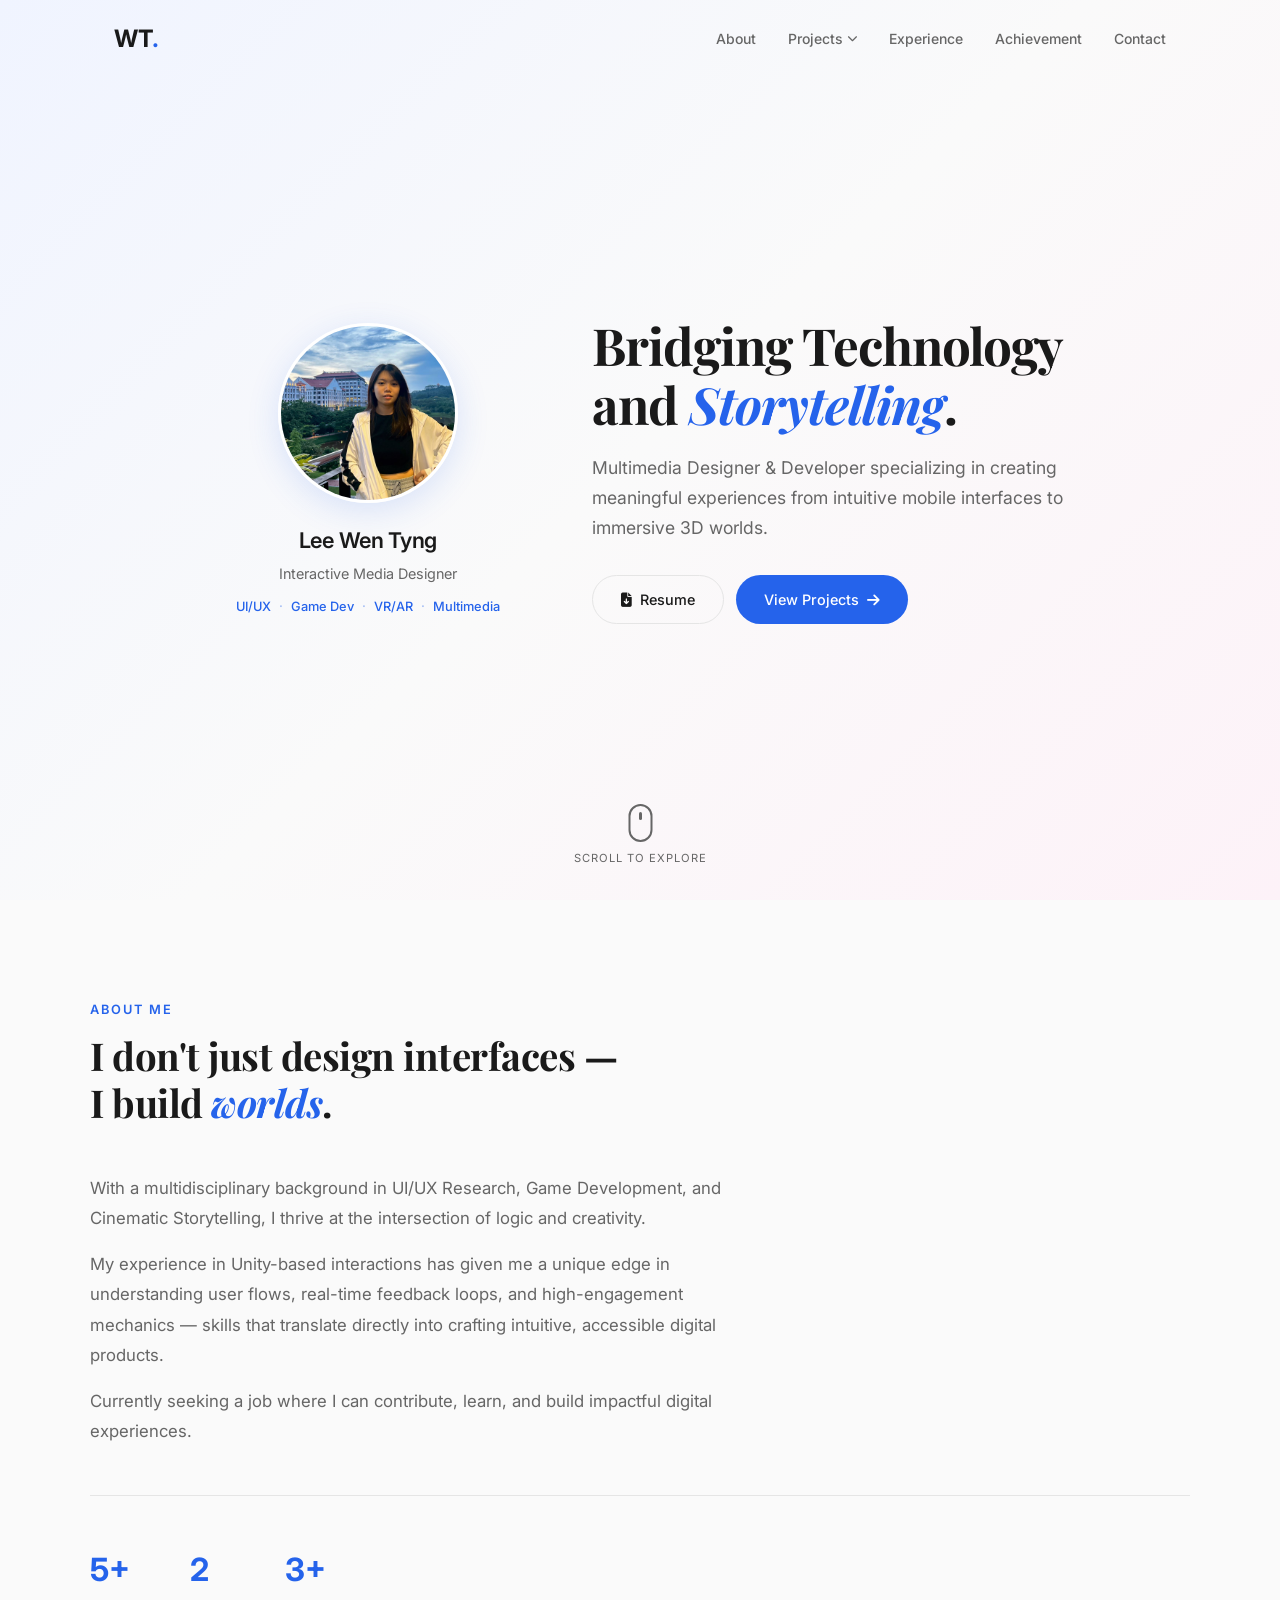
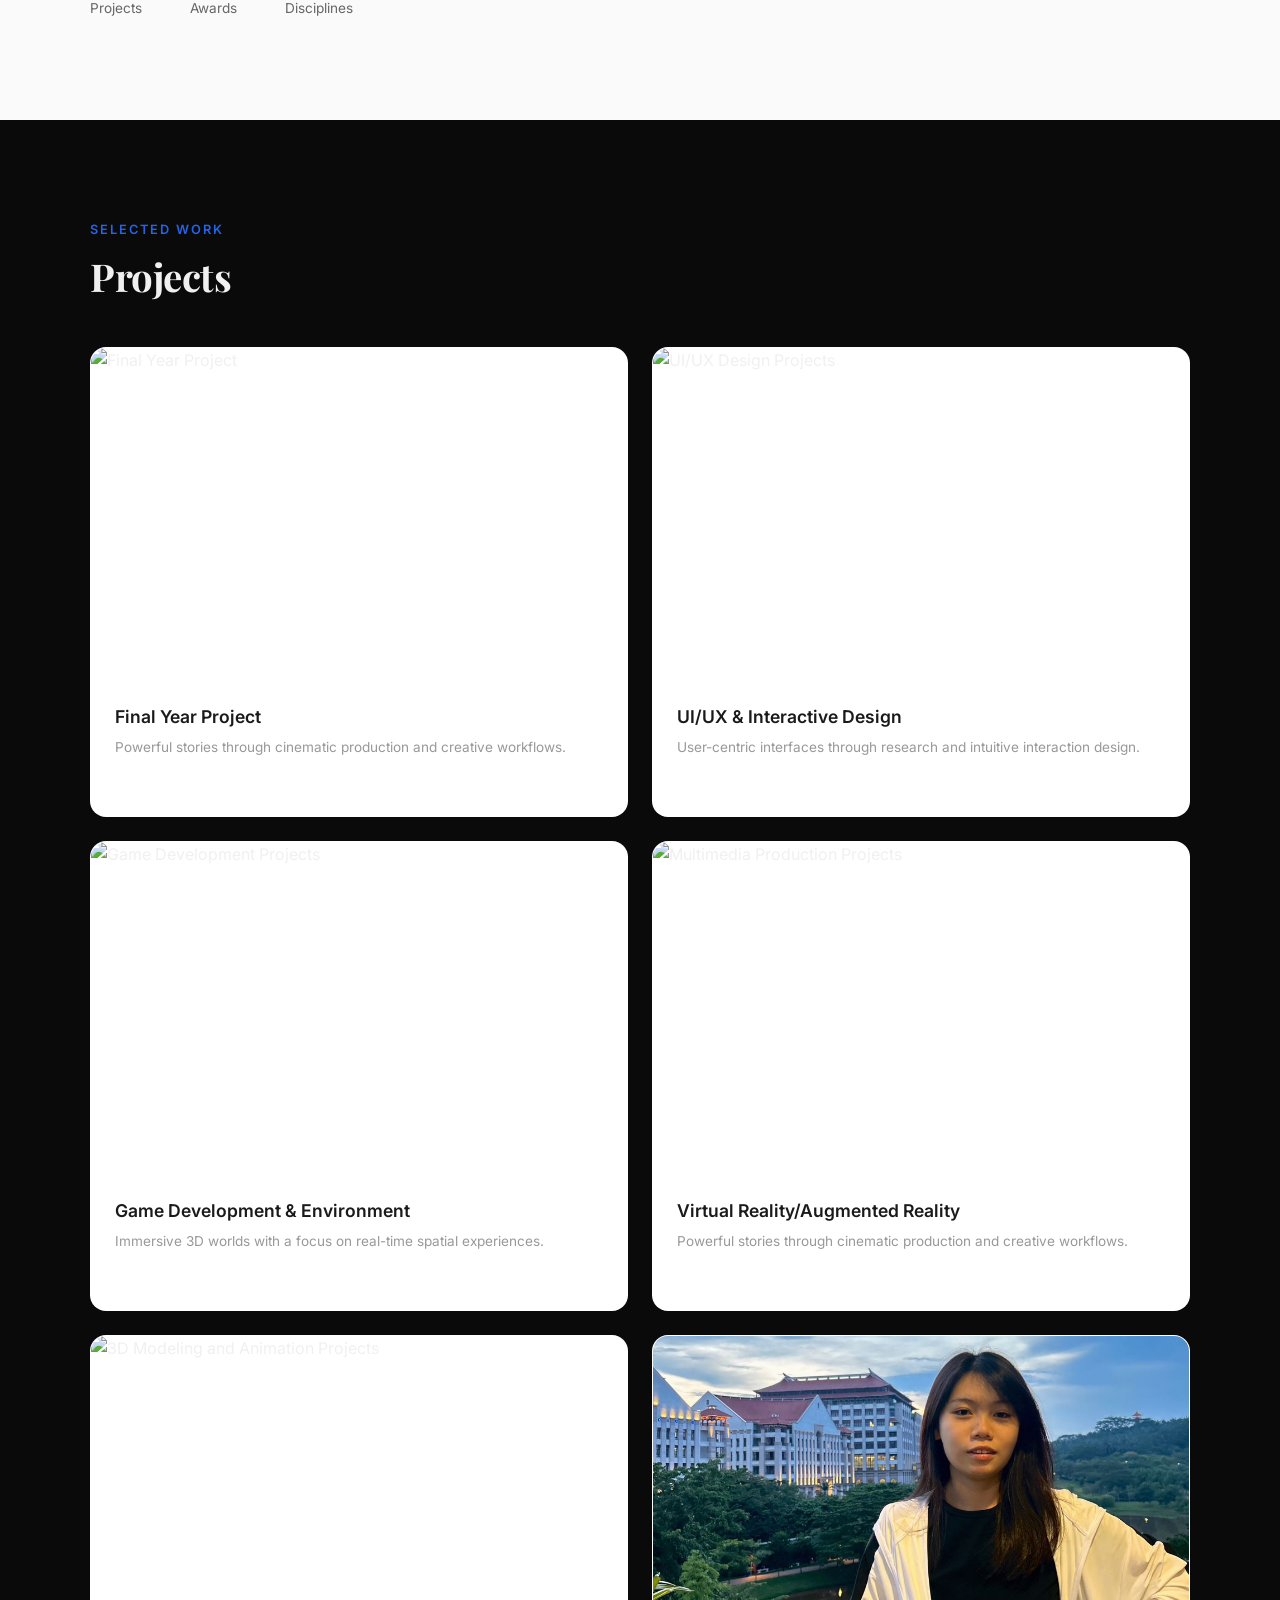
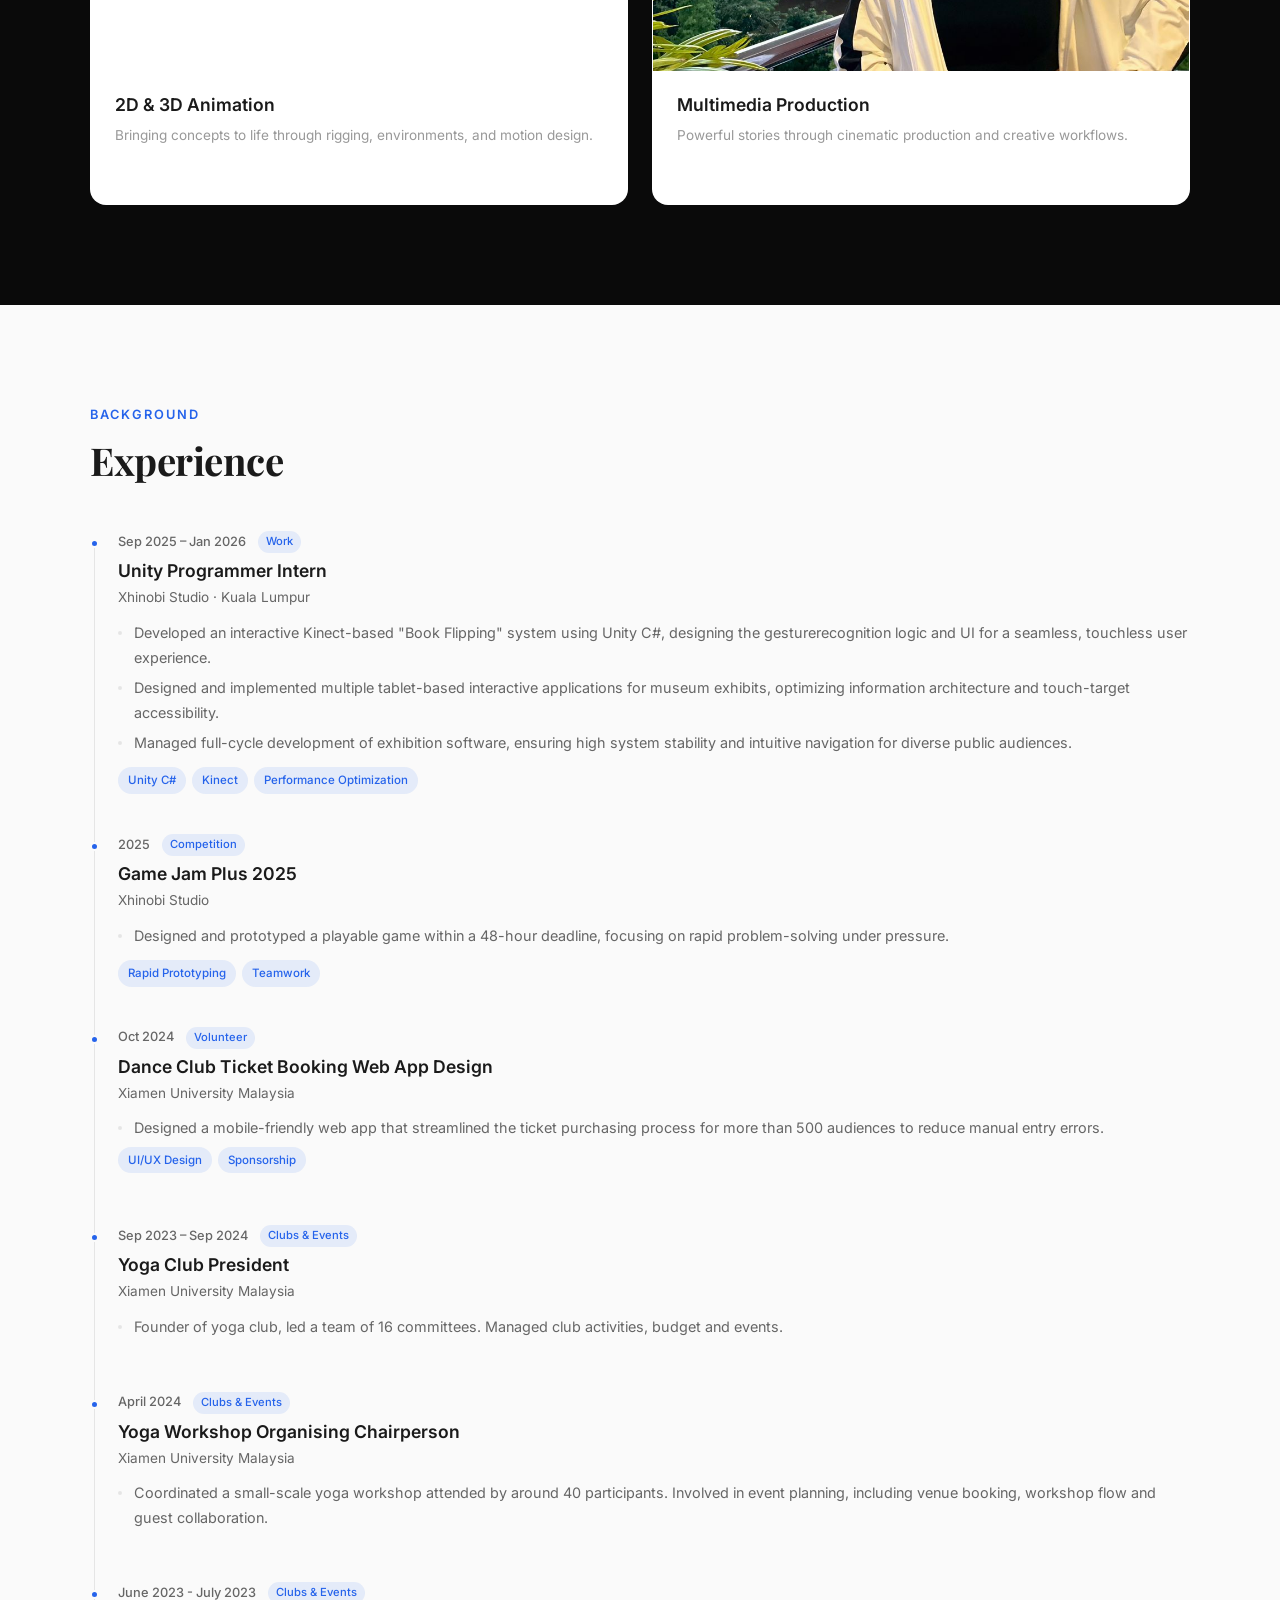
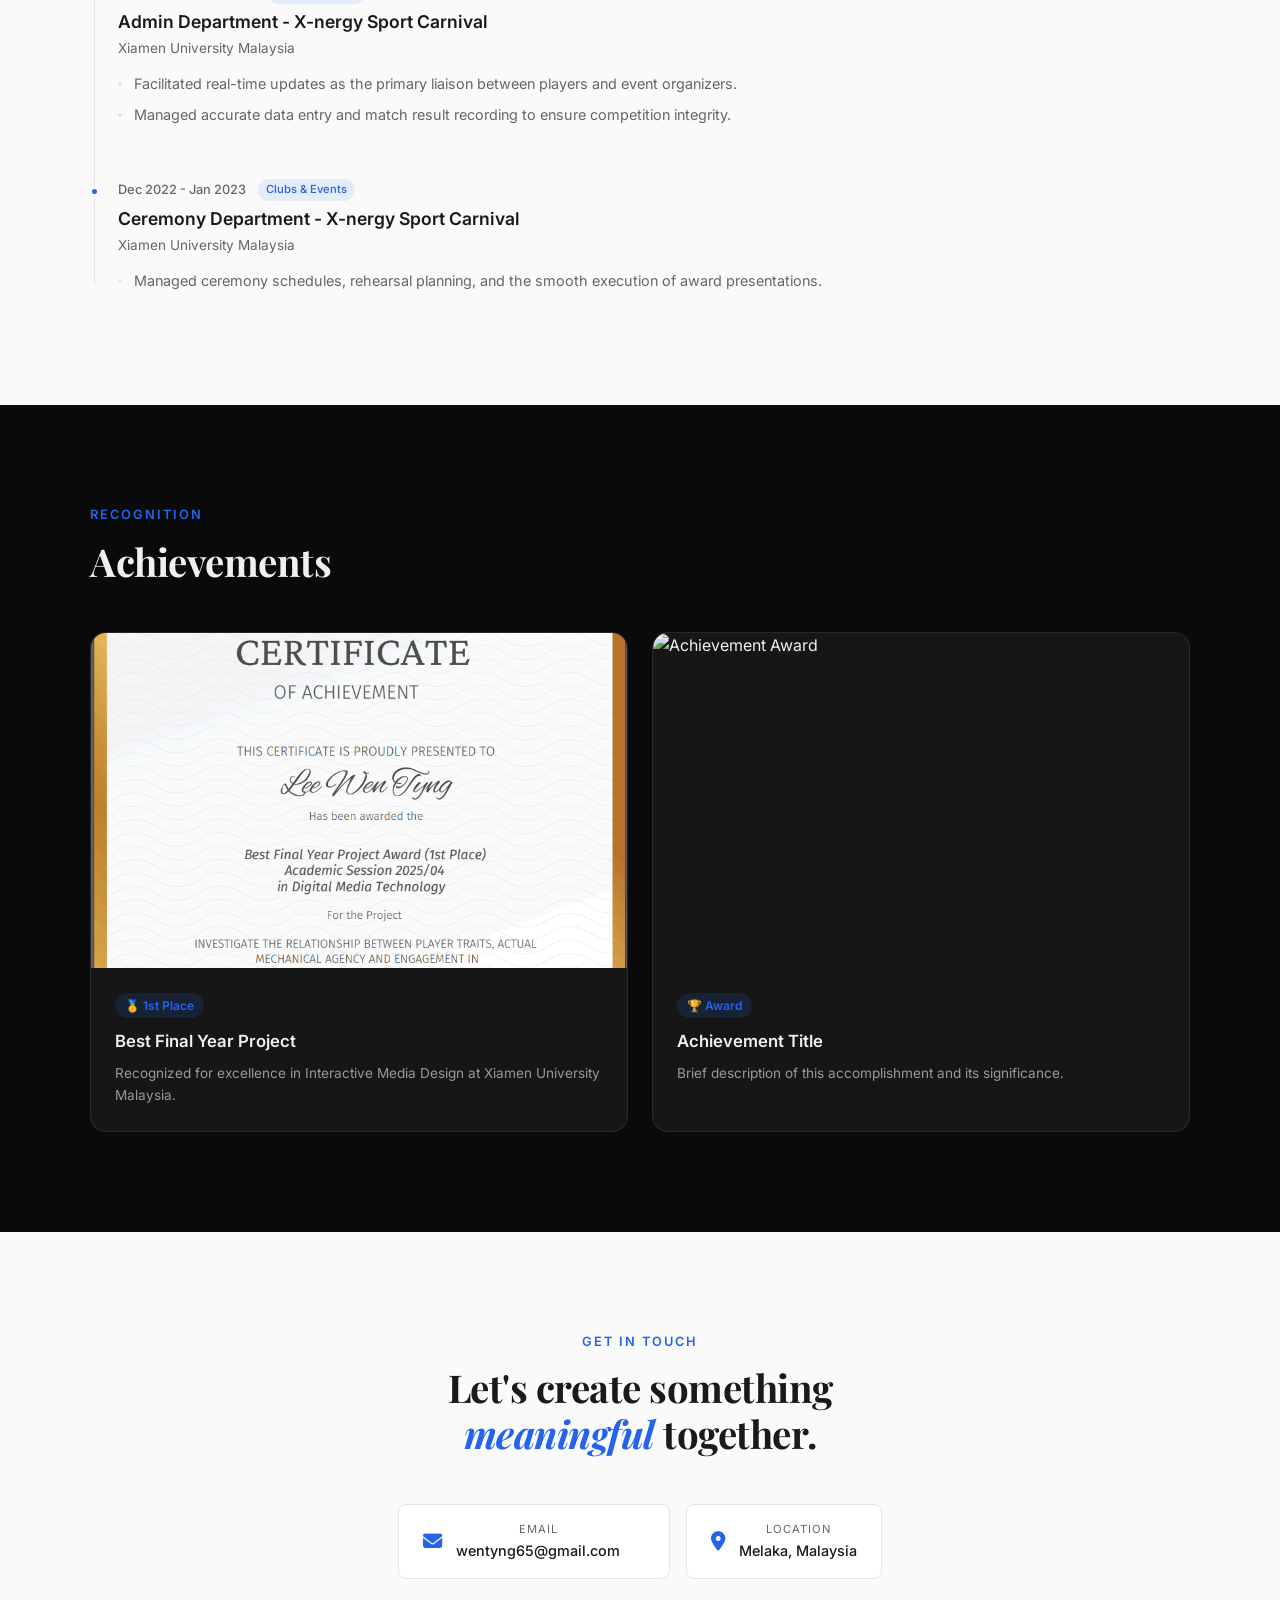
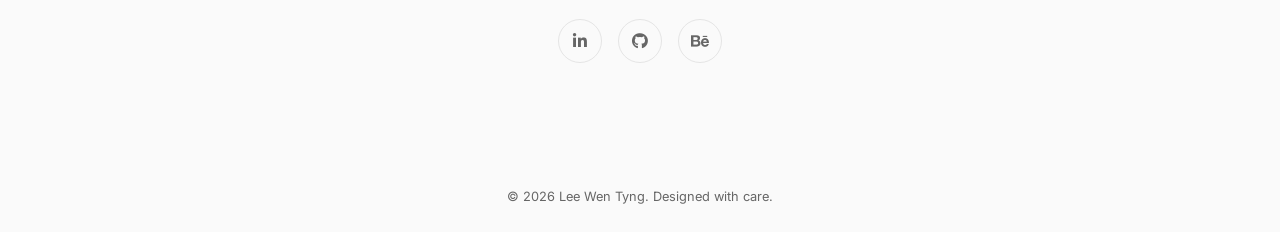
==== index.html @ c1b9e658 "d" ====
<!DOCTYPE html>
<html lang="en">
<head>
 <meta charset="UTF-8">
 <meta name="viewport" content="width=device-width, initial-scale=1.0">
 <title>Lee Wen Tyng - Interactive Media Designer</title>
 <meta name="description" content="Lee Wen Tyng — Interactive Media Designer specializing in UI/UX, Game Development, and VR/AR. Crafting meaningful digital experiences.">
 <meta property="og:title" content="Lee Wen Tyng - Portfolio">
 <meta property="og:description" content="Interactive Media Designer specializing in UI/UX, Game Development, and VR/AR.">
 <meta property="og:image" content="assets/images/image2.jpg">
 <meta property="og:url" content="https://wentyng0605.github.io/wentynglee_portfolio/">
 <meta property="og:type" content="website">
 <meta name="theme-color" content="#0a0a0a">
 <link rel="icon" href="data:image/svg+xml,<svg xmlns='http://www.w3.org/2000/svg' viewBox='0 0 100 100'><text y='.9em' font-size='90'>🎨</text></svg>">
 <link rel="stylesheet" href="https://cdnjs.cloudflare.com/ajax/libs/font-awesome/6.5.1/css/all.min.css">
 <link rel="preconnect" href="https://fonts.googleapis.com">
 <link rel="preconnect" href="https://fonts.gstatic.com" crossorigin>
 <link href="https://fonts.googleapis.com/css2?family=Inter:wght@300;400;500;600;700&family=Playfair+Display:ital,wght@0,500;1,500&display=swap" rel="stylesheet">
 <link rel="stylesheet" href="style.css">
</head>
<body>

 <!-- Navigation -->
 <header id="header">
 <nav class="navbar">
 <a href="#hero" class="logo">WT<span class="dot">.</span></a>
 <button class="menu-toggle" aria-label="Toggle menu" onclick="document.querySelector('.nav-links').classList.toggle('open')">
 <span></span><span></span><span></span>
 </button>
 <ul class="nav-links">
 <li><a href="#about">About</a></li>
 <li class="dropdown">
 <a href="#projects">Projects <i class="fas fa-chevron-down"></i></a>
 <ul class="dropdown-menu">
 <li><a href="fyp.html">Final Year Project</a></li>
 <li><a href="uiux.html">UI/UX Design</a></li>
 <li><a href="gamedev.html">Game Development</a></li>
 <li><a href="vrar.html">VR/AR</a></li>
 <li><a href="anim.html">2D & 3D Animation</a></li>
 <li><a href="env-design.html">Multimedia Production</a></li>
 </ul>
 </li>
 <li><a href="#experience">Experience</a></li>
 <li><a href="#achievements">Achievement</a></li>
 <li><a href="#contact">Contact</a></li>
 </ul>
 </nav>
 </header>

 <main>

 <!-- Hero -->
 <section id="hero" class="hero">
 <div class="hero-container">
 <div class="hero-card">
 <div class="profile-circle">
 <img src="assets/images/image1.jpg" alt="Lee Wen Tyng" loading="eager">
 </div>
 <div class="hero-info">
 <h2>Lee Wen Tyng</h2>
 <p class="hero-tagline">Interactive Media Designer</p>
 <div class="hero-specialties">
 <span>UI/UX</span>
 <span class="sep">·</span>
 <span>Game Dev</span>
 <span class="sep">·</span>
 <span>VR/AR</span>
 <span class="sep">·</span>
 <span>Multimedia</span>
 </div>
 </div>
 </div>
 <div class="hero-text">
 <h1>Bridging Technology<br>and <em>Storytelling</em>.</h1>
 <p> Multimedia Designer & Developer specializing in creating meaningful experiences from intuitive mobile interfaces to immersive 3D worlds.</p>
 <div class="button-group">
 <a href="assets/resume.pdf" class="btn btn-outline" target="_blank">
 <i class="fas fa-file-arrow-down"></i> Resume
 </a>
 <a href="#projects" class="btn btn-primary">
 View Projects <i class="fas fa-arrow-right"></i>
 </a>
 </div>
 </div>
 </div>
 <div class="scroll-indicator">
 <div class="mouse">
 <div class="wheel"></div>
 </div>
 <p>Scroll to explore</p>
 </div>
 </section>

 <!-- About -->
 <section id="about" class="section reveal">
 <div class="section-container">
 <p class="section-label">About Me</p>
 <h2 class="section-heading">I don't just design interfaces —<br>I build <em>worlds</em>.</h2>
 <div class="about-content">
 <p>With a multidisciplinary background in UI/UX Research, Game Development, and Cinematic Storytelling, I thrive at the intersection of logic and creativity.</p>
 <p>My experience in Unity-based interactions has given me a unique edge in understanding user flows, real-time feedback loops, and high-engagement mechanics — skills that translate directly into crafting intuitive, accessible digital products.</p>
 <p>Currently seeking a job where I can contribute, learn, and build impactful digital experiences.</p>
 </div>
 <div class="about-stats">
 <div class="stat">
 <span class="stat-number">5+</span>
 <span class="stat-label">Projects</span>
 </div>
 <div class="stat">
 <span class="stat-number">2</span>
 <span class="stat-label">Awards</span>
 </div>
 <div class="stat">
 <span class="stat-number">3+</span>
 <span class="stat-label">Disciplines</span>
 </div>
 </div>
 </div>
 </section>

 <!-- Projects -->
 <section id="projects" class="section section-dark reveal">
 <div class="section-container">
 <p class="section-label">Selected Work</p>
 <h2 class="section-heading">Projects</h2>
 <div class="projects-grid">

 <a href="fyp_new.html" class="project-card">
 <div class="project-thumb">
 <img src="assets/images/image1.jpeg" alt="Final Year Project" loading="lazy">
 <div class="project-overlay">
 <span>See Project <i class="fas fa-arrow-right"></i></span>
 </div>
 </div>
 <div class="project-meta">
 <h3>Final Year Project</h3>
 <p>Powerful stories through cinematic production and creative workflows.</p>
 <div class="skill-tags">
 <span>Unreal Engine</span><span>Level Design</span><span>Thesis</span>
 </div>
 </div>
 </a>

 <a href="uiux.html" class="project-card">
 <div class="project-thumb">
 <img src="assets/images/image1.jpeg" alt="UI/UX Design Projects" loading="lazy">
 <div class="project-overlay">
 <span>View Case Study <i class="fas fa-arrow-right"></i></span>
 </div>
 </div>
 <div class="project-meta">
 <h3>UI/UX & Interactive Design</h3>
 <p>User-centric interfaces through research and intuitive interaction design.</p>
 <div class="skill-tags">
 <span>Figma</span><span>User Research</span><span>Prototyping</span>
 </div>
 </div>
 </a>

 <a href="gamedev.html" class="project-card">
 <div class="project-thumb">
 <img src="assets/images/image1.jpeg" alt="Game Development Projects" loading="lazy">
 <div class="project-overlay">
 <span>Explore World <i class="fas fa-arrow-right"></i></span>
 </div>
 </div>
 <div class="project-meta">
 <h3>Game Development & Environment</h3>
 <p>Immersive 3D worlds with a focus on real-time spatial experiences.</p>
 <div class="skill-tags">
 <span>Unity 3D</span><span>Unreal</span><span>C# / C++</span><span>VR/AR</span>
 </div>
 </div>
 </a>

<a href="vrar.html" class="project-card">
 <div class="project-thumb">
 <img src="assets/images/image1.jpeg" alt="Multimedia Production Projects" loading="lazy">
 <div class="project-overlay">
 <span>Explore<i class="fas fa-arrow-right"></i></span>
 </div>
 </div>
 <div class="project-meta">
 <h3>Virtual Reality/Augmented Reality</h3>
 <p>Powerful stories through cinematic production and creative workflows.</p>
 <div class="skill-tags">
 <span>Locomotion</span><span>Vuforia </span><span>Unity 3D</span>
 </div>
 </div>
 </a>

 <a href="anim.html" class="project-card">
 <div class="project-thumb">
 <img src="assets/images/image1.jpeg" alt="3D Modeling and Animation Projects" loading="lazy">
 <div class="project-overlay">
 <span>View Showreels <i class="fas fa-arrow-right"></i></span>
 </div>
 </div>
 <div class="project-meta">
 <h3>2D & 3D Animation</h3>
 <p>Bringing concepts to life through rigging, environments, and motion design.</p>
 <div class="skill-tags">
 <span>Maya</span><span>Character Modeling</span><span>Texturing</span><span>Adobe Animate CC</span>
 </div>
 </div>
 </a>

 <a href="env-design.html" class="project-card">
 <div class="project-thumb">
 <img src="assets/images/image1.jpg" alt="Multimedia Production Projects" loading="lazy">
 <div class="project-overlay">
 <span>Watch Film <i class="fas fa-arrow-right"></i></span>
 </div>
 </div>
 <div class="project-meta">
 <h3>Multimedia Production</h3>
 <p>Powerful stories through cinematic production and creative workflows.</p>
 <div class="skill-tags">
 <span>Video Editing</span><span>Storyboarding</span><span>Cinematography</span>
 </div>
 </div>
 </a>

 </div>
 </div>
 </section>

 <!-- Experience -->
 <section id="experience" class="section reveal">
 <div class="section-container">
 <p class="section-label">Background</p>
 <h2 class="section-heading">Experience</h2>

 <div class="timeline">

 <div class="timeline-item">
 <div class="timeline-marker"></div>
 <div class="timeline-content">
 <div class="timeline-header">
 <span class="timeline-date">Sep 2025 – Jan 2026</span>
 <span class="timeline-type">Work</span>
 </div>
 <h3>Unity Programmer Intern</h3>
 <p class="timeline-company">Xhinobi Studio · Kuala Lumpur</p>
 <ul>
 <li>Developed an interactive Kinect-based "Book Flipping" system using Unity C#, designing the gesturerecognition logic and UI for a seamless, touchless user experience.</li>
 <li>Designed and implemented multiple tablet-based interactive applications for museum exhibits,
optimizing information architecture and touch-target accessibility.</li>
 <li>Managed full-cycle development of exhibition software, ensuring high system stability and intuitive
navigation for diverse public audiences.</li>
 </ul>
 <div class="skill-tags">
 <span>Unity C#</span><span>Kinect</span><span>Performance Optimization</span>
 </div>
 </div>
 </div>

 <div class="timeline-item">
 <div class="timeline-marker"></div>
 <div class="timeline-content">
 <div class="timeline-header">
 <span class="timeline-date">2025</span>
 <span class="timeline-type">Competition</span>
 </div>
 <h3>Game Jam Plus 2025</h3>
 <p class="timeline-company">Xhinobi Studio</p>
 <ul>
 <li>Designed and prototyped a playable game within a 48-hour deadline, focusing on rapid problem-solving under pressure.</li>
 </ul>
 <div class="skill-tags">
 <span>Rapid Prototyping</span><span>Teamwork</span>
 </div>
 </div>
 </div>

 <div class="timeline-item">
 <div class="timeline-marker"></div>
 <div class="timeline-content">
 <div class="timeline-header">
 <span class="timeline-date">Oct 2024</span>
 <span class="timeline-type">Volunteer</span>
 </div>
 <h3>Dance Club Ticket Booking Web App Design</h3>
 <p class="timeline-company">Xiamen University Malaysia</p>
 <ul>
 <li>Designed a mobile-friendly web app that streamlined the ticket purchasing process for more than
500 audiences to reduce manual entry errors.
</li>
<div class="skill-tags">
 <span>UI/UX Design</span><span>Sponsorship</span>
 </div>
 </ul>
 </div>
 </div>

 <div class="timeline-item">
 <div class="timeline-marker"></div>
 <div class="timeline-content">
 <div class="timeline-header">
 <span class="timeline-date">Sep 2023 – Sep 2024</span>
 <span class="timeline-type">Clubs & Events</span>
 </div>
 <h3>Yoga Club President</h3>
 <p class="timeline-company">Xiamen University Malaysia</p>
 <ul>
 <li>Founder of yoga club, led a team of 16 committees. Managed club activities, budget and events.</li>
 </ul>
 </div>
 </div>

 <div class="timeline-item">
 <div class="timeline-marker"></div>
 <div class="timeline-content">
 <div class="timeline-header">
 <span class="timeline-date">April 2024</span>
 <span class="timeline-type">Clubs & Events</span>
 </div>
 <h3>Yoga Workshop Organising Chairperson</h3>
 <p class="timeline-company">Xiamen University Malaysia</p>
 <ul>
 <li>Coordinated a small-scale yoga workshop attended by around 40 participants. Involved in event
planning, including venue booking, workshop flow and guest collaboration.
</li>
 </ul>
 </div>
 </div>

 <div class="timeline-item">
 <div class="timeline-marker"></div>
 <div class="timeline-content">
 <div class="timeline-header">
 <span class="timeline-date">June 2023 - July 2023</span>
 <span class="timeline-type">Clubs & Events</span>
 </div>
 <h3>Admin Department - X-nergy Sport Carnival</h3>
 <p class="timeline-company">Xiamen University Malaysia</p>
 <ul>
 <li>Facilitated real-time updates as the primary liaison between players and event organizers.
</li>
 <li>Managed accurate data entry and match result recording to ensure competition integrity.
</li>
 </ul>
 </div>
 </div>

 <div class="timeline-item">
 <div class="timeline-marker"></div>
 <div class="timeline-content">
 <div class="timeline-header">
 <span class="timeline-date">Dec 2022 - Jan 2023</span>
 <span class="timeline-type">Clubs & Events</span>
 </div>
 <h3>Ceremony Department - X-nergy Sport Carnival</h3>
 <p class="timeline-company">Xiamen University Malaysia</p>
 <ul>
 <li>Managed ceremony schedules, rehearsal planning, and the smooth execution of award presentations.
</li>
 </ul>
 </div>
 </div>


 </div>
 </div>
 </section>

 <!-- Achievements -->
 <section id="achievements" class="section section-dark reveal">
 <div class="section-container">
 <p class="section-label">Recognition</p>
 <h2 class="section-heading">Achievements</h2>
 <div class="achievements-grid">
 <div class="achievement-card">
 <img src="assets/images/fypcert.png" alt="Best FYP Award" loading="lazy">
 <div class="achievement-info">
 <span class="achievement-badge">🥇 1st Place</span>
 <h3>Best Final Year Project</h3>
 <p>Recognized for excellence in Interactive Media Design at Xiamen University Malaysia.</p>
 </div>
 </div>
 <div class="achievement-card">
 <img src="assets/images/award2.jpeg" alt="Achievement Award" loading="lazy">
 <div class="achievement-info">
 <span class="achievement-badge">🏆 Award</span>
 <h3>Achievement Title</h3>
 <p>Brief description of this accomplishment and its significance.</p>
 </div>
 </div>
 </div>
 </div>
 </section>

 <!-- Contact -->
 <section id="contact" class="section reveal">
 <div class="section-container contact-container">
 <p class="section-label">Get in Touch</p>
 <h2 class="section-heading">Let's create something<br><em>meaningful</em> together.</h2>
 <div class="contact-grid">
 <a href="mailto:wentyng65@gmail.com" class="contact-card">
 <i class="fas fa-envelope"></i>
 <div>
 <p class="contact-label">Email</p>
 <p class="contact-value">wentyng65@gmail.com</p>
 </div>
 <i class="fas fa-arrow-right"></i>
 </a>
 <div class="contact-card">
 <i class="fas fa-location-dot"></i>
 <div>
 <p class="contact-label">Location</p>
 <p class="contact-value">Melaka, Malaysia</p>
 </div>
 </div>
 </div>
 <div class="social-links">
 <a href="https://linkedin.com/in/" target="_blank" rel="noopener" aria-label="LinkedIn"><i class="fab fa-linkedin-in"></i></a>
 <a href="https://github.com/wentyng0605" target="_blank" rel="noopener" aria-label="GitHub"><i class="fab fa-github"></i></a>
 <a href="https://www.behance.net/" target="_blank" rel="noopener" aria-label="Behance"><i class="fab fa-behance"></i></a>
 </div>
 </div>
 </section>

 </main>

 <footer class="footer">
 <p>&copy; 2026 Lee Wen Tyng. Designed with care.</p>
 </footer>

 <script>
 // Scroll reveal
 const revealElements = document.querySelectorAll('.reveal');
 const observer = new IntersectionObserver((entries) => {
 entries.forEach(entry => {
 if (entry.isIntersecting) {
 entry.target.classList.add('revealed');
 observer.unobserve(entry.target);
 }
 });
 }, { threshold: 0.1, rootMargin: '0px 0px -50px 0px' });
 revealElements.forEach(el => observer.observe(el));

 // Header shrink on scroll
 const header = document.getElementById('header');
 let lastScroll = 0;
 window.addEventListener('scroll', () => {
 header.classList.toggle('scrolled', window.scrollY > 50);
 }, { passive: true });

 // Smooth scroll
 document.querySelectorAll('a[href^="#"]').forEach(anchor => {
 anchor.addEventListener('click', function(e) {
 e.preventDefault();
 const target = document.querySelector(this.getAttribute('href'));
 if (target) {
 target.scrollIntoView({ behavior: 'smooth', block: 'start' });
 document.querySelector('.nav-links').classList.remove('open');
 }
 });
 });

 // Close mobile menu on outside click
 document.addEventListener('click', (e) => {
 if (!e.target.closest('.navbar')) {
 document.querySelector('.nav-links').classList.remove('open');
 }
 });
 </script>

</body>
</html>
---- style.css ----
/* ===== Reset & Base ===== */
*, *::before, *::after {
 margin: 0;
 padding: 0;
 box-sizing: border-box;
}

:root {
 --bg: #fafafa;
 --bg-dark: #0a0a0a;
 --text: #1a1a1a;
 --text-light: #666;
 --text-white: #f0f0f0;
 --accent: #2563eb;
 --accent-hover: #1d4ed8;
 --border: #e5e5e5;
 --card-bg: #fff;
 --card-shadow: 0 1px 3px rgba(0,0,0,0.06), 0 8px 24px rgba(0,0,0,0.04);
 --radius: 16px;
 --radius-sm: 8px;
 --transition: 0.3s cubic-bezier(0.4, 0, 0.2, 1);
 --max-width: 1100px;
}

html {
 scroll-behavior: smooth;
 font-size: 16px;
}

body {
 font-family: 'Inter', -apple-system, BlinkMacSystemFont, sans-serif;
 color: var(--text);
 background: var(--bg);
 line-height: 1.6;
 -webkit-font-smoothing: antialiased;
 overflow-x: hidden;
}

img { max-width: 100%; display: block; }
a { color: inherit; text-decoration: none; }
ul { list-style: none; }

/* ===== Navigation ===== */
#header {
 position: fixed;
 top: 0;
 left: 0;
 right: 0;
 z-index: 1000;
 padding: 20px 0;
 transition: var(--transition);
}

#header.scrolled {
 background: rgba(250, 250, 250, 0.85);
 backdrop-filter: blur(20px);
 -webkit-backdrop-filter: blur(20px);
 padding: 12px 0;
 border-bottom: 1px solid var(--border);
}

.navbar {
 max-width: var(--max-width);
 margin: 0 auto;
 padding: 0 24px;
 display: flex;
 justify-content: space-between;
 align-items: center;
}

.logo {
 font-size: 1.5rem;
 font-weight: 700;
 letter-spacing: -0.5px;
}

.dot { color: var(--accent); }

.nav-links {
 display: flex;
 align-items: center;
 gap: 32px;
}

.nav-links > li > a {
 font-size: 0.875rem;
 font-weight: 500;
 color: var(--text-light);
 transition: color var(--transition);
 position: relative;
}

.nav-links > li > a:hover { color: var(--text); }

.nav-links > li > a::after {
 content: '';
 position: absolute;
 bottom: -4px;
 left: 0;
 width: 0;
 height: 2px;
 background: var(--accent);
 transition: width var(--transition);
}

.nav-links > li > a:hover::after { width: 100%; }

/* Dropdown */
.dropdown { position: relative; }

.dropdown > a {
 display: flex;
 align-items: center;
 gap: 4px;
}

.dropdown > a .fa-chevron-down {
 font-size: 0.65rem;
 transition: transform var(--transition);
}

.dropdown:hover .fa-chevron-down { transform: rotate(180deg); }

.dropdown-menu {
 position: absolute;
 top: 100%;
 left: 50%;
 transform: translateX(-50%) translateY(8px);
 background: var(--card-bg);
 border: 1px solid var(--border);
 border-radius: var(--radius-sm);
 padding: 8px;
 min-width: 220px;
 box-shadow: var(--card-shadow);
 opacity: 0;
 visibility: hidden;
 transition: var(--transition);
}

.dropdown:hover .dropdown-menu {
 opacity: 1;
 visibility: visible;
 transform: translateX(-50%) translateY(0);
}

.dropdown-menu li a {
 display: block;
 padding: 8px 14px;
 font-size: 0.85rem;
 border-radius: 6px;
 transition: background var(--transition);
}

.dropdown-menu li a:hover {
 background: #f5f5f5;
}

/* Mobile menu */
.menu-toggle {
 display: none;
 flex-direction: column;
 gap: 5px;
 background: none;
 border: none;
 cursor: pointer;
 padding: 4px;
}

.menu-toggle span {
 display: block;
 width: 24px;
 height: 2px;
 background: var(--text);
 border-radius: 2px;
 transition: var(--transition);
}

/* ===== Hero ===== */
.hero {
 min-height: 100vh;
 display: flex;
 align-items: center;
 justify-content: center;
 padding: 120px 24px 80px;
 background: linear-gradient(135deg, #f0f4ff 0%, #fafafa 50%, #fdf2f8 100%);
 position: relative;
}

.hero-container {
 max-width: var(--max-width);
 margin: 0 auto;
 display: grid;
 grid-template-columns: 320px 1fr;
 gap: 64px;
 align-items: center;
}

.hero-card {
 text-align: center;
}

.profile-circle {
 width: 180px;
 height: 180px;
 border-radius: 50%;
 overflow: hidden;
 margin: 0 auto 20px;
 border: 3px solid #fff;
 box-shadow: 0 8px 32px rgba(37, 99, 235, 0.15);
}

.profile-circle img {
 width: 100%;
 height: 100%;
 object-fit: cover;
}

.hero-card h2 {
 font-size: 1.35rem;
 font-weight: 600;
 letter-spacing: -0.3px;
}

.hero-tagline {
 color: var(--text-light);
 font-size: 0.9rem;
 margin-top: 4px;
}

.hero-specialties {
 display: flex;
 align-items: center;
 justify-content: center;
 gap: 8px;
 margin-top: 12px;
 font-size: 0.8rem;
 color: var(--accent);
 font-weight: 500;
}

.hero-specialties .sep { opacity: 0.4; }

.hero-text h1 {
 font-family: 'Playfair Display', Georgia, serif;
 font-size: 3.2rem;
 line-height: 1.15;
 letter-spacing: -1px;
 margin-bottom: 20px;
}

.hero-text h1 em {
 color: var(--accent);
 font-style: italic;
}

.hero-text > p {
 font-size: 1.1rem;
 color: var(--text-light);
 max-width: 480px;
 line-height: 1.7;
}

.button-group {
 display: flex;
 gap: 12px;
 margin-top: 32px;
}

.btn {
 display: inline-flex;
 align-items: center;
 gap: 8px;
 padding: 12px 28px;
 border-radius: 50px;
 font-size: 0.9rem;
 font-weight: 500;
 transition: var(--transition);
 cursor: pointer;
 border: none;
}

.btn-primary {
 background: var(--accent);
 color: #fff;
}

.btn-primary:hover {
 background: var(--accent-hover);
 transform: translateY(-1px);
 box-shadow: 0 4px 16px rgba(37, 99, 235, 0.3);
}

.btn-outline {
 background: transparent;
 color: var(--text);
 border: 1.5px solid var(--border);
}

.btn-outline:hover {
 border-color: var(--text);
 transform: translateY(-1px);
}

/* Scroll indicator */
.scroll-indicator {
 position: absolute;
 bottom: 32px;
 left: 50%;
 transform: translateX(-50%);
 text-align: center;
 animation: float 2.5s ease-in-out infinite;
}

.scroll-indicator p {
 font-size: 0.7rem;
 color: var(--text-light);
 margin-top: 8px;
 letter-spacing: 1px;
 text-transform: uppercase;
}

.mouse {
 width: 24px;
 height: 38px;
 border: 2px solid var(--text-light);
 border-radius: 12px;
 margin: 0 auto;
 position: relative;
}

.wheel {
 width: 3px;
 height: 8px;
 background: var(--text-light);
 border-radius: 2px;
 position: absolute;
 top: 6px;
 left: 50%;
 transform: translateX(-50%);
 animation: scroll-wheel 1.8s ease-in-out infinite;
}

@keyframes scroll-wheel {
 0%, 100% { opacity: 1; transform: translateX(-50%) translateY(0); }
 100% { opacity: 0; transform: translateX(-50%) translateY(12px); }
}

@keyframes float {
 0%, 100% { transform: translateX(-50%) translateY(0); }
 50% { transform: translateX(-50%) translateY(-8px); }
}

/* ===== Sections ===== */
.section {
 padding: 100px 24px;
}

.section-dark {
 background: var(--bg-dark);
 color: var(--text-white);
}

.section-container {
 max-width: var(--max-width);
 margin: 0 auto;
}

.section-label {
 font-size: 0.8rem;
 font-weight: 600;
 text-transform: uppercase;
 letter-spacing: 2px;
 color: var(--accent);
 margin-bottom: 12px;
}

.section-heading {
 font-family: 'Playfair Display', Georgia, serif;
 font-size: 2.4rem;
 letter-spacing: -0.5px;
 line-height: 1.2;
 margin-bottom: 48px;
}

.section-heading em {
 color: var(--accent);
 font-style: italic;
}

/* Reveal animation */
.reveal {
 opacity: 0;
 transform: translateY(30px);
 transition: opacity 0.8s ease, transform 0.8s ease;
}

.reveal.revealed {
 opacity: 1;
 transform: translateY(0);
}

/* ===== About ===== */
.about-content p {
 font-size: 1.05rem;
 color: var(--text-light);
 margin-bottom: 16px;
 max-width: 680px;
 line-height: 1.8;
}

.about-stats {
 display: flex;
 gap: 48px;
 margin-top: 48px;
 padding-top: 48px;
 border-top: 1px solid var(--border);
}

.stat-number {
 display: block;
 font-size: 2rem;
 font-weight: 700;
 color: var(--accent);
}

.stat-label {
 font-size: 0.85rem;
 color: var(--text-light);
}

/* ===== Projects ===== */
.projects-grid {
 display: grid;
 grid-template-columns: 1fr 1fr;
 gap: 24px;
}

.project-card {
 display: block;
 border-radius: var(--radius);
 overflow: hidden;
 background: var(--card-bg);
 border: 1px solid rgba(255,255,255,0.1);
 transition: var(--transition);
}

.project-card:hover {
 transform: translateY(-4px);
 box-shadow: 0 12px 40px rgba(0,0,0,0.08);
}

.project-thumb {
 position: relative;
 aspect-ratio: 16/10;
 overflow: hidden;
}

.project-thumb img {
 width: 100%;
 height: 100%;
 object-fit: cover;
 transition: transform 0.6s ease;
}

.project-card:hover .project-thumb img {
 transform: scale(1.05);
}

.project-overlay {
 position: absolute;
 inset: 0;
 background: rgba(10, 10, 10, 0.6);
 display: flex;
 align-items: center;
 justify-content: center;
 opacity: 0;
 transition: var(--transition);
}

.project-card:hover .project-overlay { opacity: 1; }

.project-overlay span {
 color: #fff;
 font-size: 0.9rem;
 font-weight: 500;
 display: flex;
 align-items: center;
 gap: 8px;
}

.project-meta {
 padding: 20px 24px;
}

.project-meta h3 {
 font-size: 1.1rem;
 font-weight: 600;
 margin-bottom: 6px;
 color: #1a1a1a;
}

.project-meta > p {
 font-size: 0.85rem;
 color: #999;
 margin-bottom: 12px;
 line-height: 1.5;
}

.skill-tags {
 display: flex;
 flex-wrap: wrap;
 gap: 6px;
}

.skill-tags span {
 font-size: 0.72rem;
 padding: 4px 10px;
 background: rgba(37, 99, 235, 0.1);
 color: var(--accent);
 border-radius: 50px;
 font-weight: 500;
}

.section-dark .skill-tags span {
 background: rgba(255,255,255,0.1);
 color: #fff;
}

/* ===== Experience / Timeline ===== */
.timeline {
 position: relative;
 padding-left: 28px;
}

.timeline::before {
 content: '';
 position: absolute;
 left: 4px;
 top: 8px;
 bottom: 8px;
 width: 1px;
 background: var(--border);
}

.timeline-item {
 position: relative;
 padding-bottom: 40px;
}

.timeline-item:last-child { padding-bottom: 0; }

.timeline-marker {
 position: absolute;
 left: -28px;
 top: 8px;
 width: 9px;
 height: 9px;
 border-radius: 50%;
 background: var(--accent);
 border: 2px solid var(--bg);
}

.timeline-header {
 display: flex;
 align-items: center;
 gap: 12px;
 margin-bottom: 4px;
}

.timeline-date {
 font-size: 0.8rem;
 color: var(--text-light);
 font-weight: 500;
}

.timeline-type {
 font-size: 0.7rem;
 padding: 2px 8px;
 background: rgba(37, 99, 235, 0.1);
 color: var(--accent);
 border-radius: 50px;
 font-weight: 500;
}

.timeline-content h3 {
 font-size: 1.1rem;
 font-weight: 600;
 margin-bottom: 2px;
}

.timeline-company {
 font-size: 0.85rem;
 color: var(--text-light);
 margin-bottom: 12px;
}

.timeline-content ul {
 margin-bottom: 12px;
}

.timeline-content li {
 font-size: 0.9rem;
 color: var(--text-light);
 line-height: 1.7;
 padding-left: 16px;
 position: relative;
 margin-bottom: 6px;
}

.timeline-content li::before {
 content: '';
 position: absolute;
 left: 0;
 top: 10px;
 width: 4px;
 height: 4px;
 border-radius: 50%;
 background: var(--border);
}

/* ===== Achievements ===== */
.achievements-grid {
 display: grid;
 grid-template-columns: 1fr 1fr;
 gap: 24px;
}

.achievement-card {
 border-radius: var(--radius);
 overflow: hidden;
 background: rgba(255,255,255,0.05);
 border: 1px solid rgba(255,255,255,0.08);
}

.achievement-card img {
 aspect-ratio: 16/10;
 object-fit: cover;
 width: 100%;
}

.achievement-info {
 padding: 24px;
}

.achievement-badge {
 font-size: 0.75rem;
 font-weight: 600;
 padding: 3px 10px;
 background: rgba(37, 99, 235, 0.15);
 color: var(--accent);
 border-radius: 50px;
 display: inline-block;
 margin-bottom: 10px;
}

.achievement-info h3 {
 font-size: 1.05rem;
 font-weight: 600;
 margin-bottom: 8px;
}

.achievement-info p {
 font-size: 0.85rem;
 color: #999;
 line-height: 1.6;
}

/* ===== Contact ===== */
.contact-container {
 text-align: center;
}

.contact-grid {
 display: flex;
 justify-content: center;
 gap: 16px;
 margin-bottom: 40px;
 flex-wrap: wrap;
}

.contact-card {
 display: flex;
 align-items: center;
 gap: 14px;
 padding: 16px 24px;
 background: var(--card-bg);
 border: 1px solid var(--border);
 border-radius: var(--radius-sm);
 transition: var(--transition);
}

.contact-card:hover {
 border-color: var(--accent);
 transform: translateY(-2px);
 box-shadow: 0 4px 16px rgba(37, 99, 235, 0.1);
}

a.contact-card:hover .fa-arrow-right {
 opacity: 1;
 transform: translateX(0);
}

.contact-card > i:first-child {
 font-size: 1.2rem;
 color: var(--accent);
}

.contact-label {
 font-size: 0.7rem;
 color: var(--text-light);
 text-transform: uppercase;
 letter-spacing: 1px;
}

.contact-value {
 font-size: 0.9rem;
 font-weight: 500;
}

.contact-card > .fa-arrow-right {
 font-size: 0.75rem;
 color: var(--accent);
 opacity: 0;
 transform: translateX(-4px);
 transition: var(--transition);
}

.social-links {
 display: flex;
 justify-content: center;
 gap: 16px;
}

.social-links a {
 width: 44px;
 height: 44px;
 display: flex;
 align-items: center;
 justify-content: center;
 border-radius: 50%;
 border: 1px solid var(--border);
 font-size: 1rem;
 color: var(--text-light);
 transition: var(--transition);
}

.social-links a:hover {
 background: var(--accent);
 color: #fff;
 border-color: var(--accent);
 transform: translateY(-2px);
}

/* ===== Footer ===== */
.footer {
 text-align: center;
 padding: 24px;
 font-size: 0.8rem;
 color: var(--text-light);
}

/* 1. 顶部 Hero 区：使用深色背景营造沉浸感 */
.project-hero {
    padding: 160px 24px 100px;
    background: var(--bg-dark); /* 复用主页定义的深黑色 */
    color: var(--text-white);
    text-align: center;
    position: relative;
    overflow: hidden;
}

/* 加上一个淡淡的渐变背景装饰 */
.project-hero::before {
    content: '';
    position: absolute;
    top: 50%;
    left: 50%;
    width: 60%;
    height: 60%;
    background: radial-gradient(circle, rgba(37, 99, 235, 0.15) 0%, transparent 70%);
    transform: translate(-50%, -50%);
    pointer-events: none;
}

/* 2. 案例研究容器：控制阅读宽度，提升质感 */
.case-study-container {
    max-width: 860px; /* 比主页略窄，更适合长文阅读 */
    margin: 0 auto;
    padding: 80px 24px;
}

/* 3. 媒体展示（视频/图片）：增加悬浮阴影 */
.project-media {
    width: 100%;
    border-radius: var(--radius);
    overflow: hidden;
    margin-bottom: 48px;
    box-shadow: 0 20px 50px rgba(0,0,0,0.1);
    border: 1px solid var(--border);
}

.project-media img, .project-media video {
    width: 100%;
    display: block;
    transition: transform 0.8s ease;
}

/* 4. 技术栈网格：展示你的硬实力（Unity, C# 等） */
.tech-stack-grid {
    display: grid;
    grid-template-columns: repeat(auto-fit, minmax(140px, 1fr));
    gap: 16px;
    margin: 40px 0;
}

.tech-item {
    padding: 24px 16px;
    background: #fff;
    border: 1px solid var(--border);
    border-radius: var(--radius-sm);
    text-align: center;
    transition: var(--transition);
}

.tech-item:hover {
    border-color: var(--accent);
    transform: translateY(-4px);
    box-shadow: var(--card-shadow);
}

.tech-item i {
    font-size: 1.8rem;
    color: var(--accent);
    margin-bottom: 12px;
}

.tech-item p {
    font-size: 0.85rem;
    font-weight: 600;
    color: var(--text);
}

/* 5. 强调引用：用于展示项目中的感悟或评价 */
blockquote {
    font-family: 'Playfair Display', serif;
    font-style: italic;
    font-size: 1.2rem;
    color: var(--text-light);
    border-left: 4px solid var(--accent);
    padding: 20px 32px;
    margin: 40px 0;
    background: rgba(37, 99, 235, 0.03);
    border-radius: 0 var(--radius-sm) var(--radius-sm) 0;
}



/*uiux html/
/* 给 UI/UX 注入灵魂的 CSS 补丁 */
.uiux-hero {
    background: radial-gradient(circle at top right, rgba(37, 99, 235, 0.05), #fff);
    border-bottom: none;
}
.step-card:hover {
    border-color: var(--accent);
    background: #fff;
    transform: translateY(-5px);
    box-shadow: 0 10px 30px rgba(37, 99, 235, 0.1);
}
.iphone-frame {
    border: 12px solid #1e293b; /* 更有质感的边框 */
    box-shadow: 0 50px 100px -20px rgba(2, 6, 23, 0.3);
}

/*fyp html*/
/* FYP 皇冠明珠版 CSS 补丁 */
.fyp-hero {
    background: #020617; /* 深海蓝 */
    position: relative;
}
.fyp-hero h1 em {
    color: #f59e0b !important; /* 金色 */
    text-shadow: 0 0 20px rgba(245, 158, 11, 0.3);
}
.award-tag {
    background: linear-gradient(135deg, rgba(245, 158, 11, 0.2), rgba(245, 158, 11, 0.05));
    border-color: #f59e0b;
    color: #fbbf24;
}
.step-number {
    color: #f59e0b !important; /* 步骤数字也换成金色 */
    opacity: 0.5;
}

.side-nav {
            position: fixed;
            right: 30px;
            top: 50%;
            transform: translateY(-50%);
            display: flex;
            flex-direction: column;
            gap: 20px;
            z-index: 1000;
        }
        .nav-dot {
            width: 10px;
            height: 10px;
            background: rgba(255, 255, 255, 0.523);
            border-radius: 50%;
            text-decoration: none;
            position: relative;
            transition: all 0.3s ease;
        }
        .nav-dot::after {
            content: attr(data-name);
            position: absolute;
            right: 25px;
            top: 50%;
            transform: translateY(-50%);
            color: #666;
            font-size: 0.75rem;
            white-space: nowrap;
            opacity: 0;
            transition: 0.3s;
            pointer-events: none;
        }
        .nav-dot:hover::after { opacity: 1; }
        .nav-dot:hover, .nav-dot.active {
            background: #60a5fa;
            transform: scale(1.3);
        }

/* Gallery Layout */
.project-gallery {
    margin-top: 50px;
    padding-bottom: 20px;
}

.gallery-grid {
    display: grid;
    grid-template-columns: repeat(4, 1fr); /* 默认双列排版 */
    gap: 15px;
}

.gallery-item {
    overflow: hidden;
    border-radius: 12px; /* 匹配你现有的圆角 */
    background: rgba(255, 255, 255, 0.05);
    border: 1px solid rgba(255, 255, 255, 0.1);
    transition: transform 0.3s ease;
}

.gallery-item img {
    width: 100%;
    height: 100%;
    aspect-ratio: 1/1;
    object-fit: cover; /* 确保图片铺满格子且不变形 */
    display: block;
    transition: filter 0.3s ease;
}

/* 悬停效果：轻微放大并提亮 */
.gallery-item:hover {
    transform: scale(1.02);
}

.gallery-item:hover img {
    filter: brightness(1.1);
}

/* 跨列样式：用于展示比较重要的长图或全景图 */
.gallery-item.wide {
    grid-column: span 2;
}

.video-responsive {
    position: relative;
    padding-bottom: 56.25%; /* 16:9 比例 */
    height: 0;
    overflow: hidden;
    border-radius: 12px;
    margin-bottom: 40px;
}

.video-responsive iframe {
    position: absolute;
    top: 0;
    left: 0;
    width: 100%;
    height: 100%;
    border: none;
}

/* 视频包装器 */
/* 视频容器保持 16:9 */
.video-wrapper {
    position: relative;
    padding-bottom: 56.25%; /* 16:9 比例 */
    height: 0;
    overflow: hidden;
    background: #000;
    display: block; /* 消除块级元素下的额外空隙 */
}

.video-wrapper iframe {
    position: absolute;
    top: 0;
    left: 0;
    width: 100%;
    height: 100%;
    border: none;
    display: block; /* 核心：防止 iframe 产生底部的幽灵空位 */
}

/* 文字描述区域 */
.anim-meta {
    padding: 24px; /* 保持左右和底部的间距 */
    padding-top: 12px; /* 核心：将顶部间距减半，让文字紧贴视频 */
    text-align: left;
}

.anim-tag {
    font-size: 0.7rem;
    font-weight: 700;
    letter-spacing: 1px;
    display: block;
    margin-top: 0; /* 消除标签顶部的默认间距 */
    margin-bottom: 6px;
}

.anim-meta h3 {
    font-size: 1.25rem;
    color: #1a1a1a;
    margin-bottom: 10px;
    font-family: 'Inter', sans-serif;
    margin-top: 0;
}

.anim-meta p {
    font-size: 0.9rem;
    color: #666;
    line-height: 1.5;
    margin-bottom: 10;
}

.btn-small {
    display: inline-flex;
    align-items: center;
    gap: 8px;
    margin-top: 15px;
    padding: 8px 16px;
    font-size: 0.8rem;
    font-weight: 600;
    color: #444;
    text-decoration: none;
    border: 1px solid #ddd;
    border-radius: 6px;
    transition: all 0.3s ease;
    font-family: 'Inter', sans-serif;
}

.btn-small i {
    color: #ff0000; /* YouTube 官方红 */
}

.btn-small:hover {
    background: #f8fafc;
    border-color: rgba(37, 99, 235, 0.3);
    color: rgba(37, 100, 235, 0.922);
    transform: translateY(-2px);
    box-shadow: 0 4px 12px rgba(0, 8, 255, 0.1);
}

/* ===== Responsive ===== */
@media (max-width: 768px) {
 .menu-toggle { display: flex; }

 .nav-links {
  position: fixed;
  top: 0;
  right: -100%;
  width: 280px;
  height: 100vh;
  flex-direction: column;
  background: var(--bg);
  padding: 80px 32px 32px;
  gap: 24px;
  transition: right var(--transition);
  box-shadow: -8px 0 24px rgba(0,0,0,0.1);
 }

 .nav-links.open { right: 0; }

 .dropdown-menu {
  position: static;
  transform: none;
  opacity: 1;
  visibility: visible;
  box-shadow: none;
  border: none;
  background: #f5f5f5;
  border-radius: var(--radius-sm);
  margin-top: 8px;
  display: none;
 }

 .dropdown.open .dropdown-menu { display: block; }

 .hero-container {
  grid-template-columns: 1fr;
  text-align: center;
  gap: 40px;
 }

 .hero-card { order: -1; }

 .hero-text h1 { font-size: 2.2rem; }
 .hero-text > p { margin: 0 auto; }
 .button-group { justify-content: center; }

 .projects-grid,
 .achievements-grid {
  grid-template-columns: 1fr;
 }

 .about-stats {
  gap: 32px;
 }

 .scroll-indicator { display: none; }

 .section-heading { font-size: 2rem; }

 .section { padding: 72px 24px; }

.project-hero h1 { font-size: 2.5rem; }
.case-study-container { padding: 48px 24px; }
.tech-stack-grid { grid-template-columns: 1fr 1fr; }

.gallery-grid {
    grid-template-columns: 1fr;
}
.gallery-item.wide {
    grid-column: span 1;
}

/* 1. 调整 Hero 文字大小 */
    .hero-text {
        font-size: 2.5rem !important; /* 缩小标题防止折行过多 */
    }

    /* 2. 隐藏侧边点状导航 */
    .side-nav {
        display: none; /* 手机端侧边点容易误触，建议隐藏 */
    }

    /* 3. 将所有 Grid 改为单列 */
    .tech-stack-grid, 
    .gallery-grid, 
    .case-intro-grid {
        grid-template-columns: 1fr !important; /* 强制单列排列 */
        gap: 20px;
    }

    /* 4. 调整容器间距 */
    .case-study-container {
        padding: 40px 20px; /* 减小内边距，留给内容更多空间 */
    }

    .showcase-grid {
        grid-template-columns: 1fr !important;
        gap: 30px; /* 增加卡片之间的垂直间距 */
    }

    /* 2. 稍微减小文字区域的内边距，给视频更多展示空间 */
    .anim-meta {
        padding: 20px;
    }

    /* 3. 增大按钮在手机上的点击区域 (Accessibility) */
    .btn-small {
        display: flex; /* 在手机上占满一行或更明显 */
        justify-content: center;
        padding: 12px 20px; 
        font-size: 0.9rem;
    }

    /* 4. 优化标题字号，防止在窄屏上折行过多 */
    .anim-meta h3 {
        font-size: 1.15rem;
    }

    .showcase-grid {
        grid-template-columns: 1fr;
    }

}

@media (max-width: 480px) {
 .hero-text h1 { font-size: 1.8rem; }
 .contact-grid { flex-direction: column; align-items: center; }
 .contact-card { width: 100%; max-width: 300px; justify-content: center; }
}
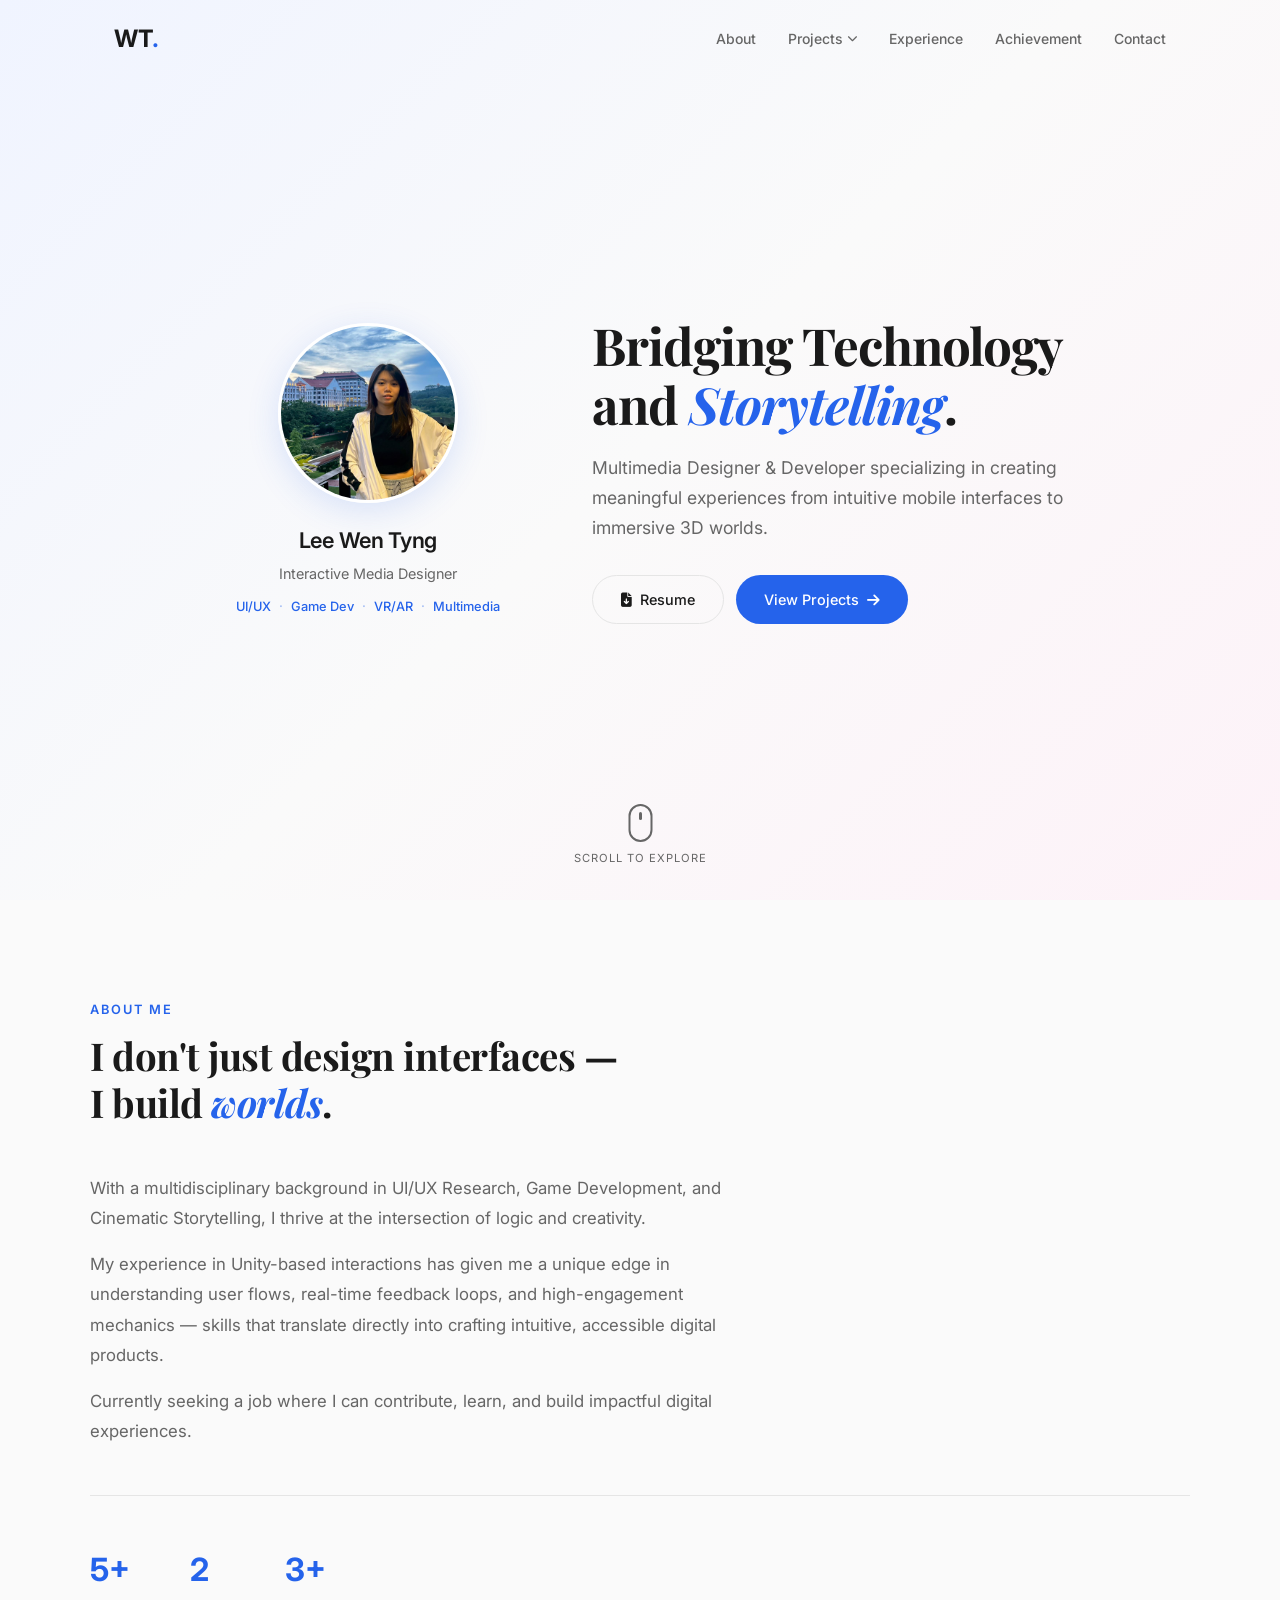
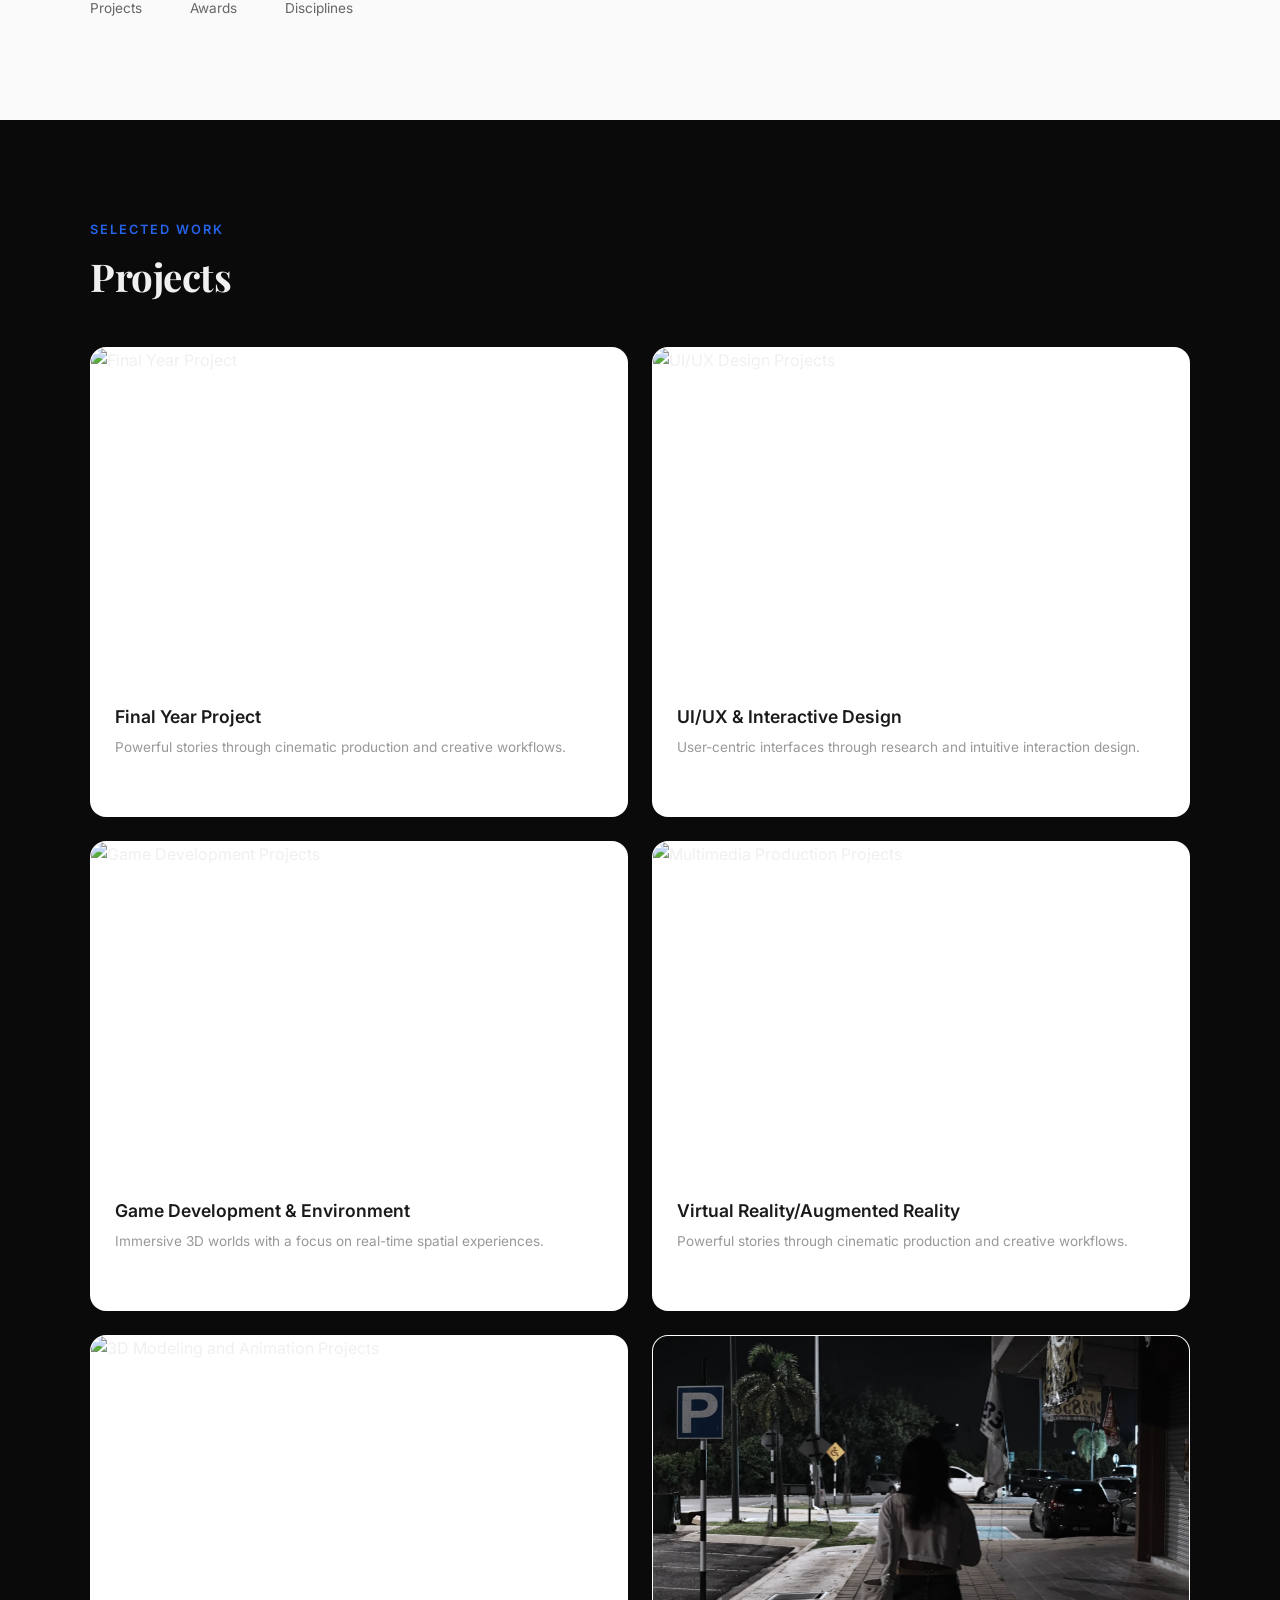
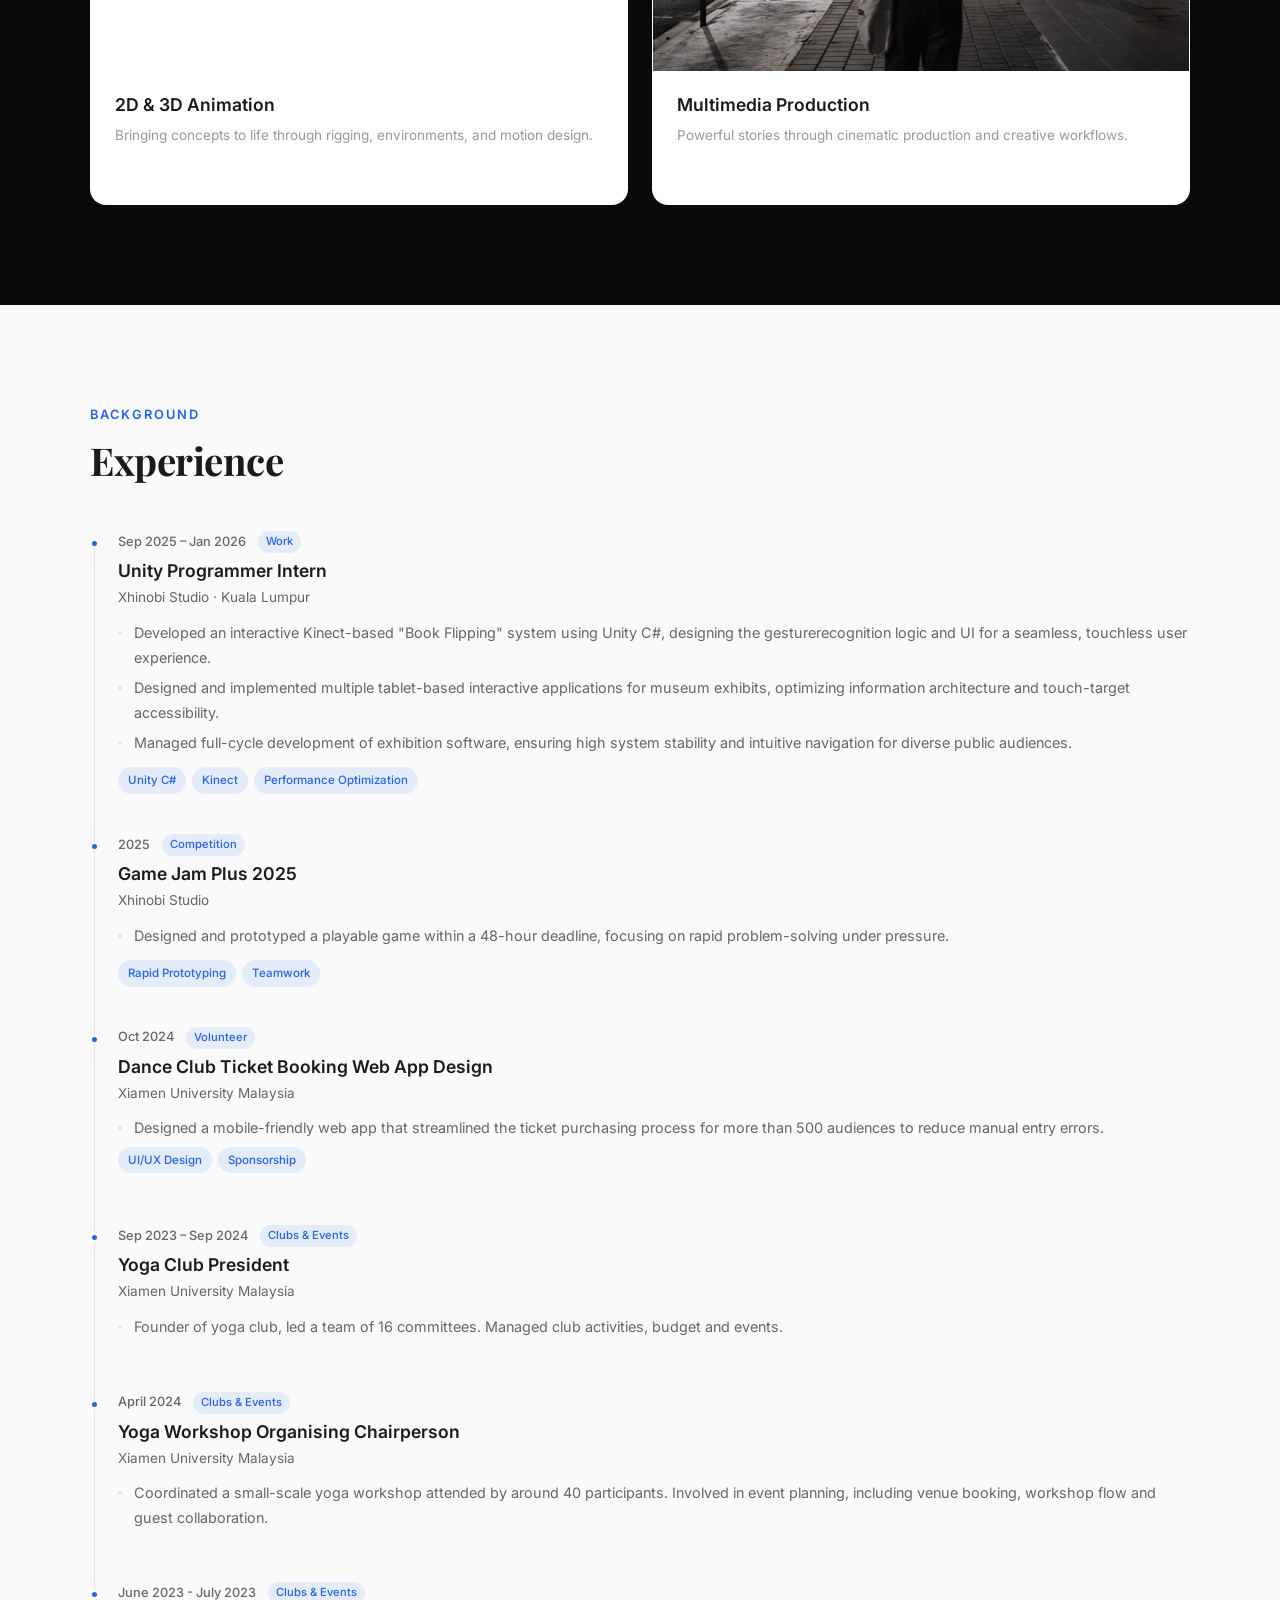
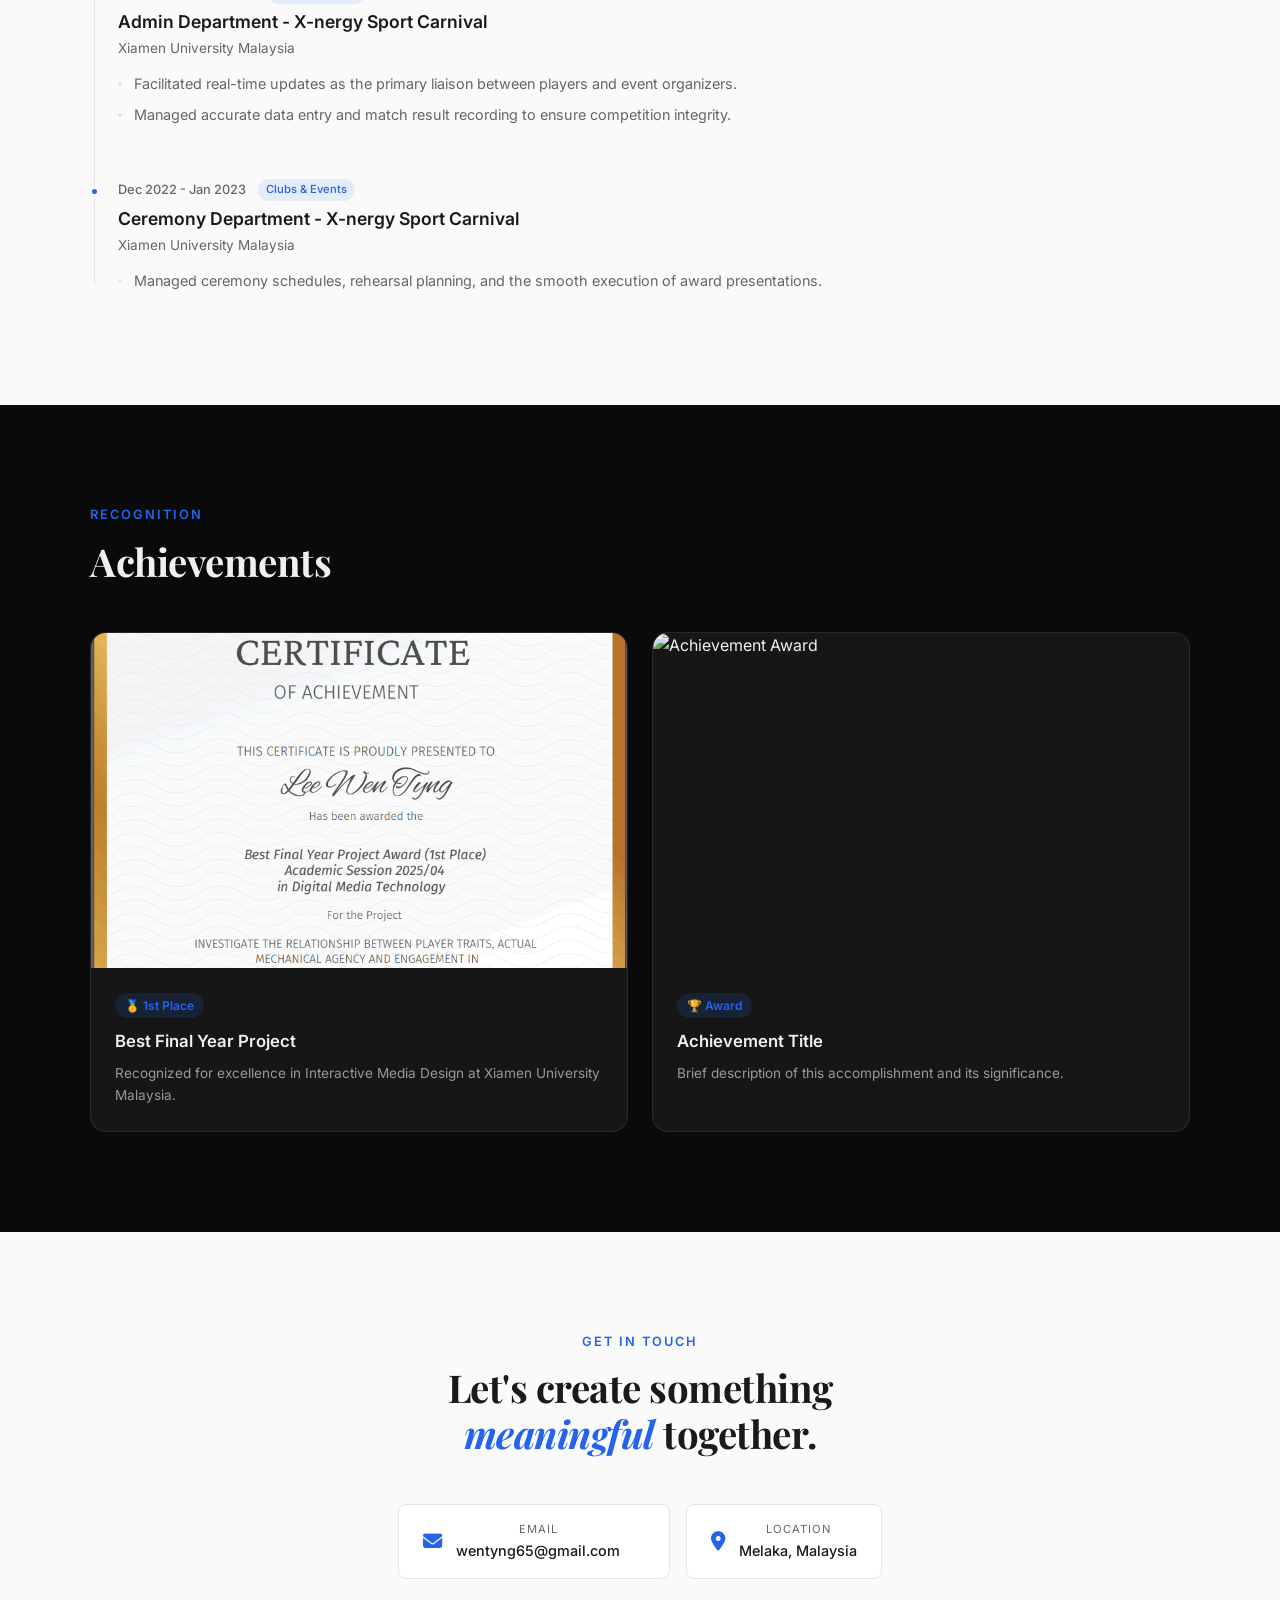
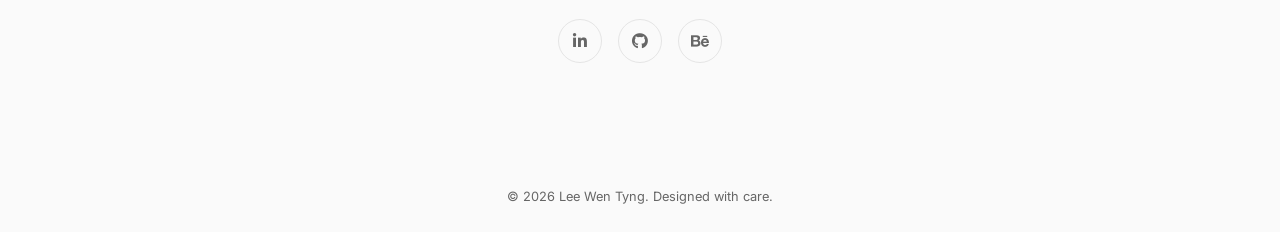
==== commit 729dee5a: "k" ====
--- a/index.html
+++ b/index.html
@@ -125,9 +125,9 @@
  <h2 class="section-heading">Projects</h2>
  <div class="projects-grid">
 
- <a href="fyp_new.html" class="project-card">
- <div class="project-thumb">
- <img src="assets/images/image1.jpeg" alt="Final Year Project" loading="lazy">
+ <a href="fyp.html" class="project-card">
+ <div class="project-thumb">
+ <img src="assets/images/fyp/coverpage.png" alt="Final Year Project" loading="lazy">
  <div class="project-overlay">
  <span>See Project <i class="fas fa-arrow-right"></i></span>
  </div>
@@ -143,7 +143,7 @@
 
  <a href="uiux.html" class="project-card">
  <div class="project-thumb">
- <img src="assets/images/image1.jpeg" alt="UI/UX Design Projects" loading="lazy">
+ <img src="assets/images/uiux/uiuxcover.png" alt="UI/UX Design Projects" loading="lazy">
  <div class="project-overlay">
  <span>View Case Study <i class="fas fa-arrow-right"></i></span>
  </div>
@@ -159,7 +159,7 @@
 
  <a href="gamedev.html" class="project-card">
  <div class="project-thumb">
- <img src="assets/images/image1.jpeg" alt="Game Development Projects" loading="lazy">
+ <img src="assets/images/gamedev/gamedevcover.png" alt="Game Development Projects" loading="lazy">
  <div class="project-overlay">
  <span>Explore World <i class="fas fa-arrow-right"></i></span>
  </div>
@@ -175,7 +175,7 @@
 
 <a href="vrar.html" class="project-card">
  <div class="project-thumb">
- <img src="assets/images/image1.jpeg" alt="Multimedia Production Projects" loading="lazy">
+ <img src="assets/images/vrar/vrarcover.jpg" alt="Multimedia Production Projects" loading="lazy">
  <div class="project-overlay">
  <span>Explore<i class="fas fa-arrow-right"></i></span>
  </div>
@@ -191,7 +191,7 @@
 
  <a href="anim.html" class="project-card">
  <div class="project-thumb">
- <img src="assets/images/image1.jpeg" alt="3D Modeling and Animation Projects" loading="lazy">
+ <img src="assets/images/animcover.png" alt="3D Modeling and Animation Projects" loading="lazy">
  <div class="project-overlay">
  <span>View Showreels <i class="fas fa-arrow-right"></i></span>
  </div>
@@ -207,7 +207,7 @@
 
  <a href="env-design.html" class="project-card">
  <div class="project-thumb">
- <img src="assets/images/image1.jpg" alt="Multimedia Production Projects" loading="lazy">
+ <img src="assets/images/video.png" alt="Multimedia Production Projects" loading="lazy">
  <div class="project-overlay">
  <span>Watch Film <i class="fas fa-arrow-right"></i></span>
  </div>
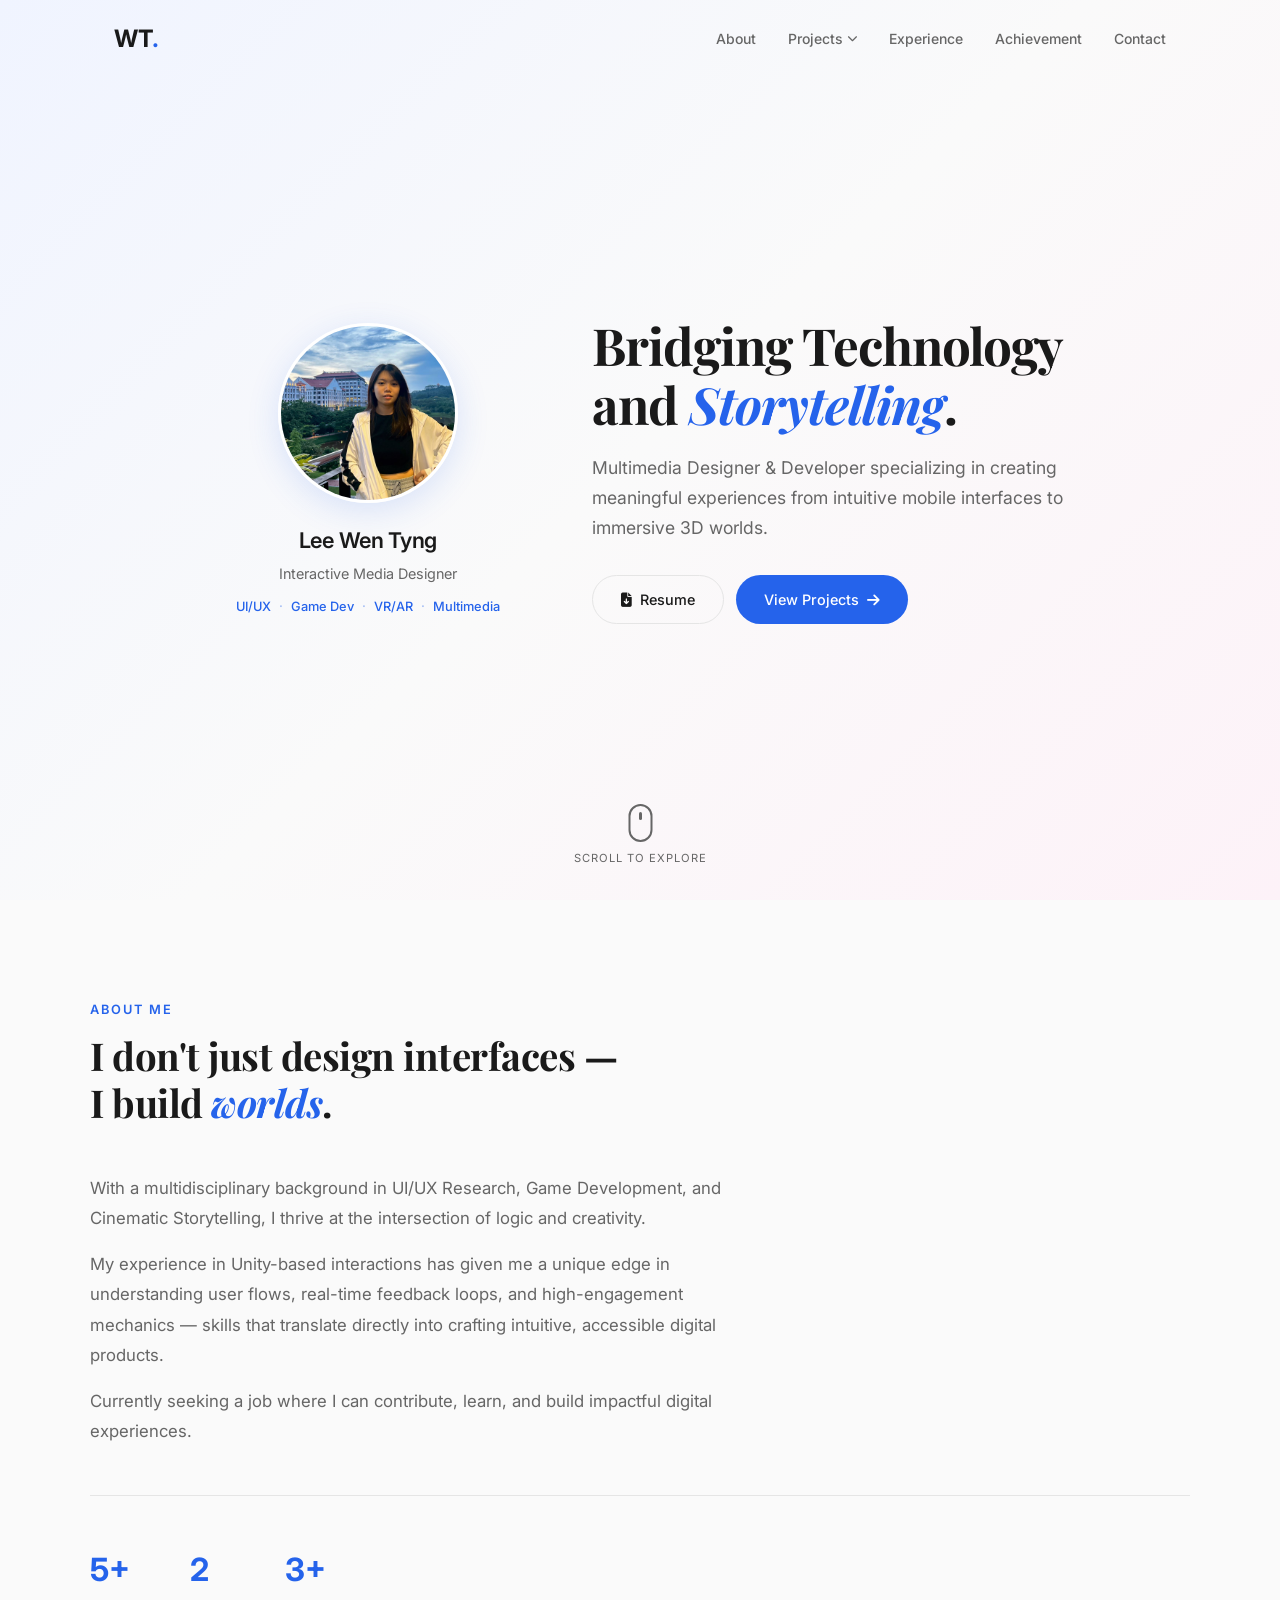
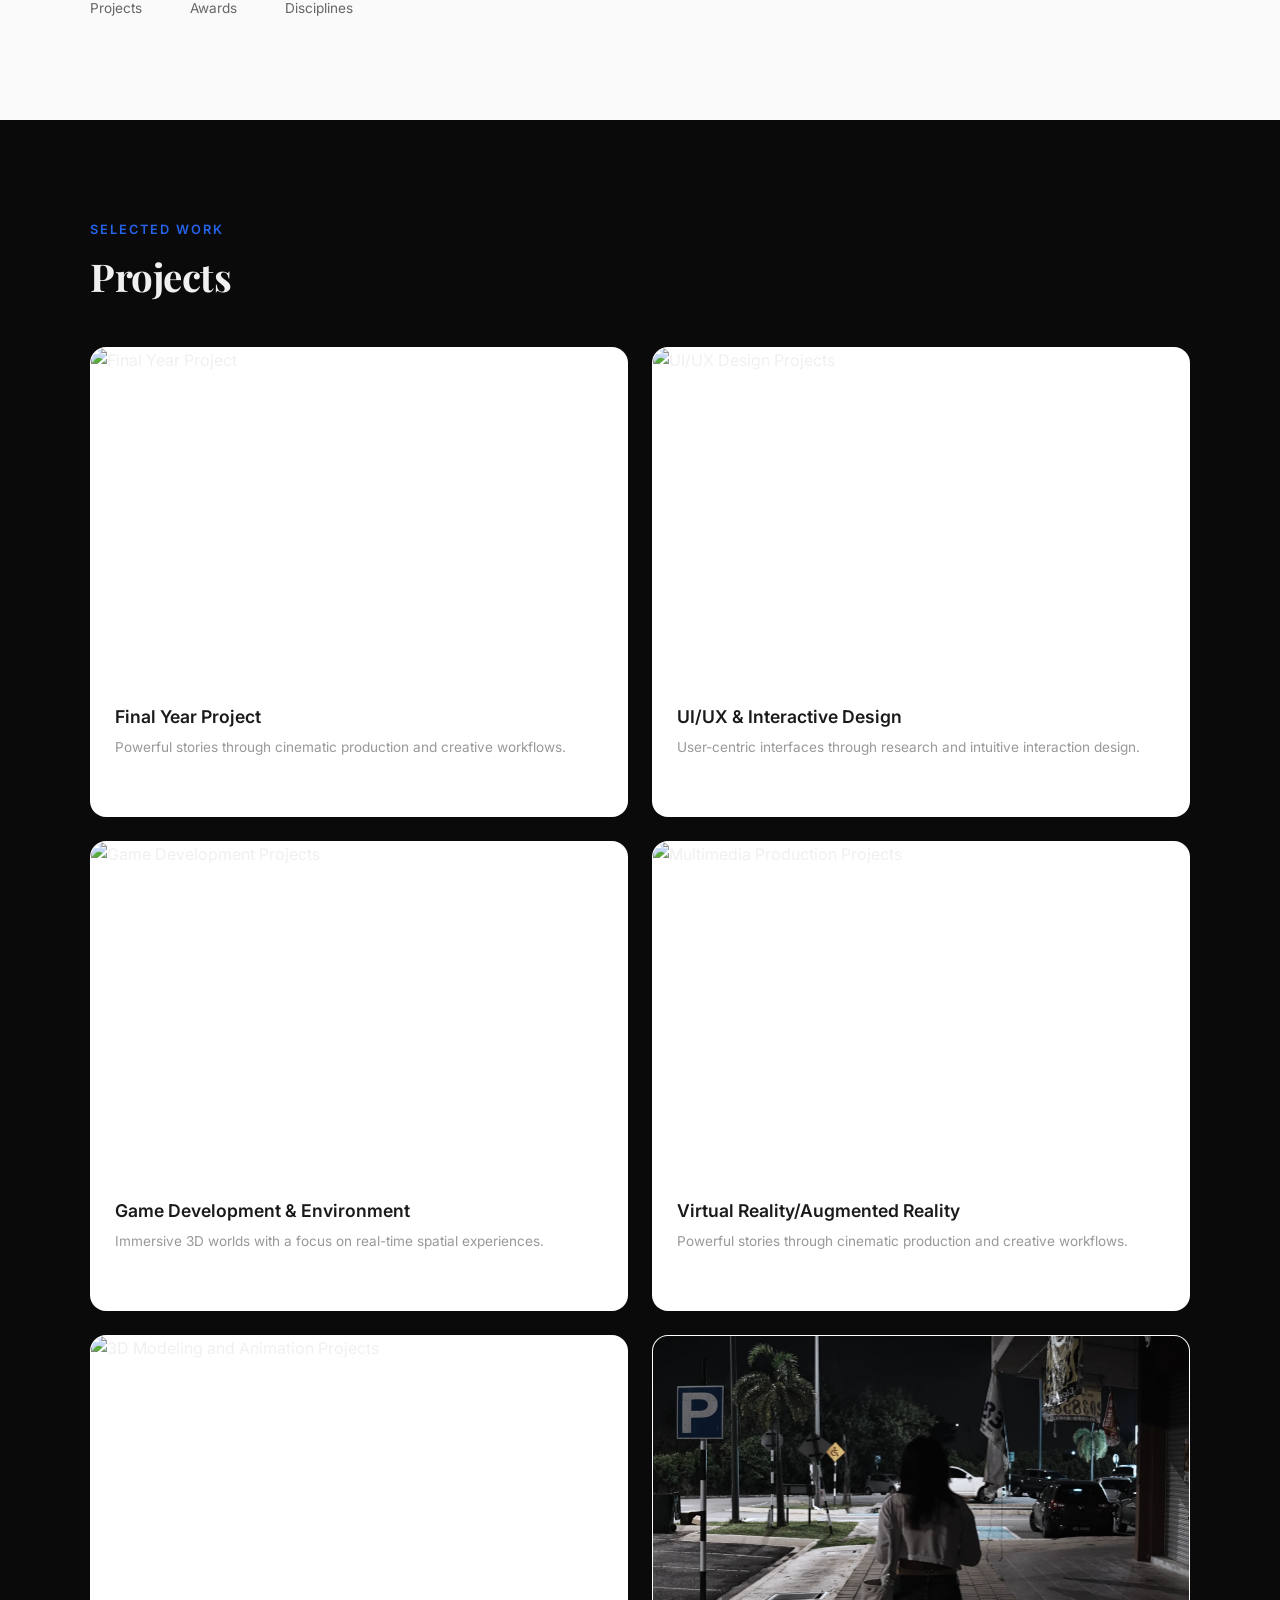
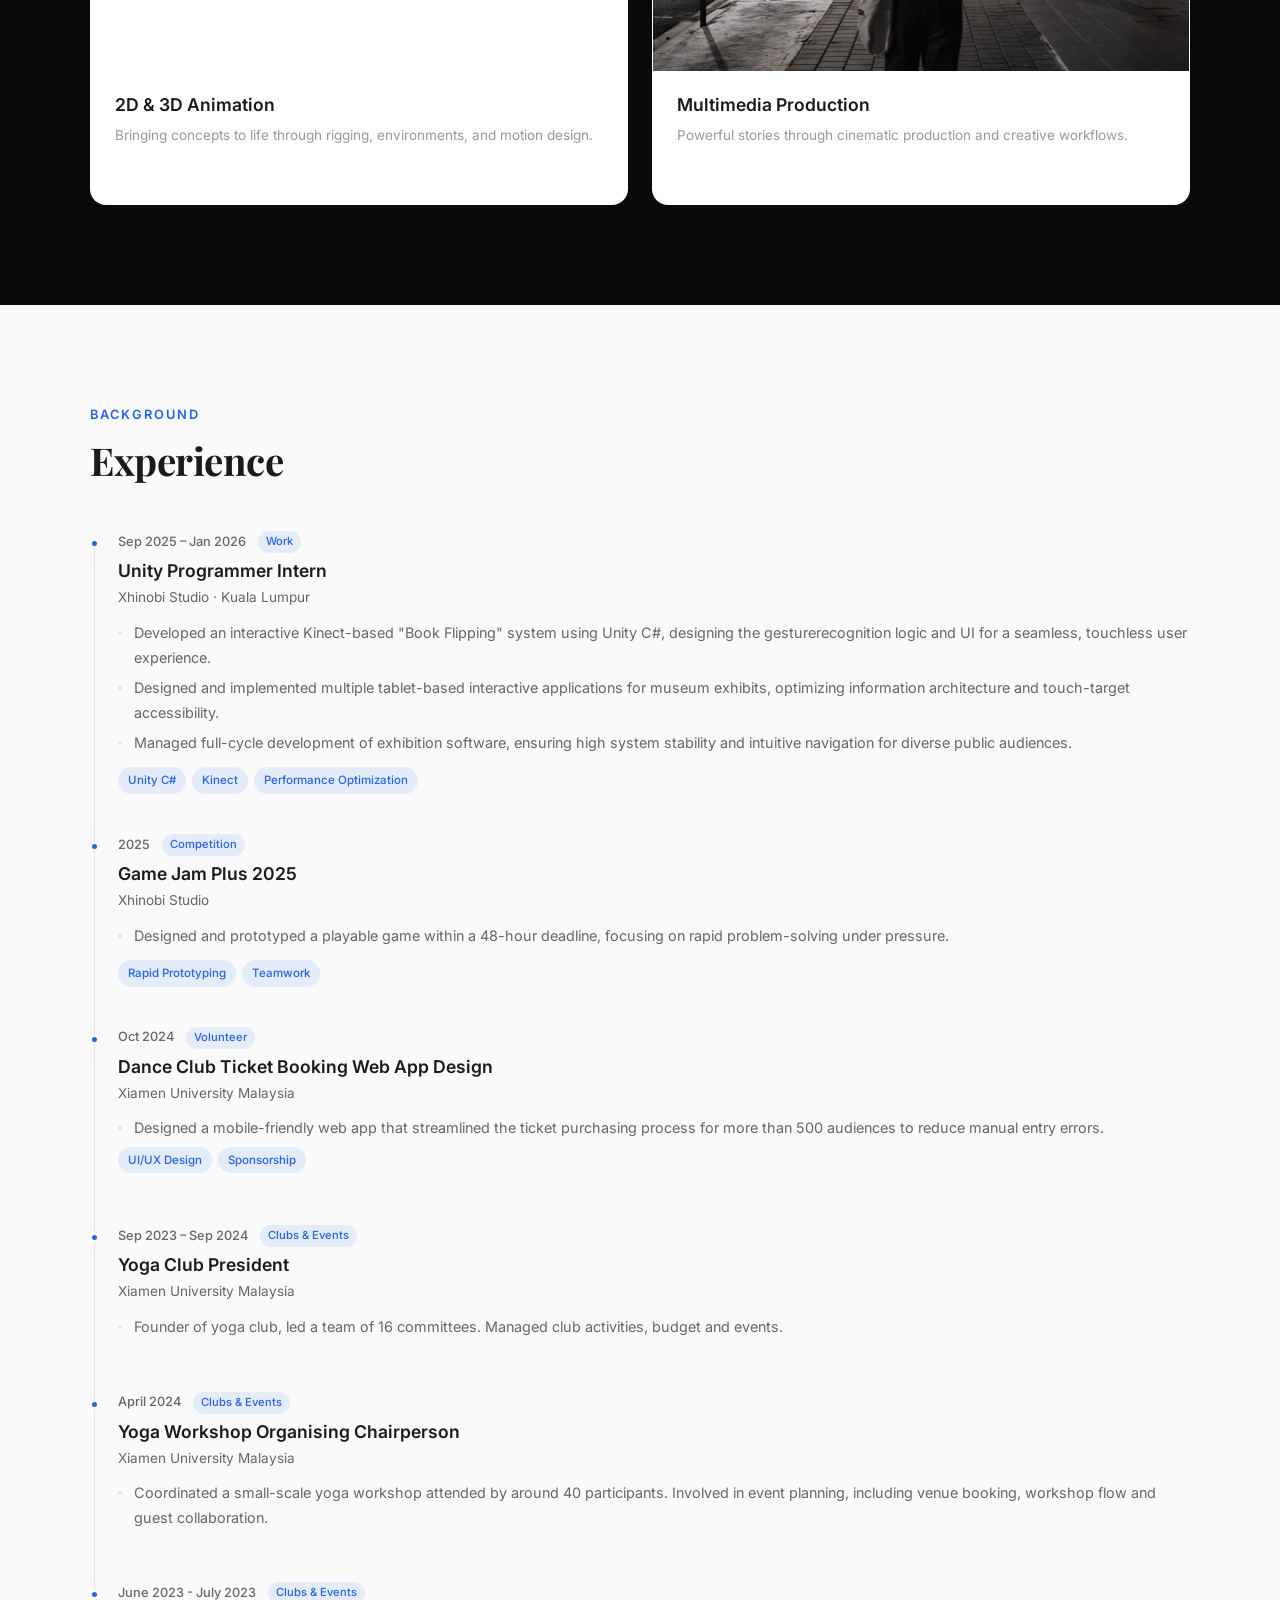
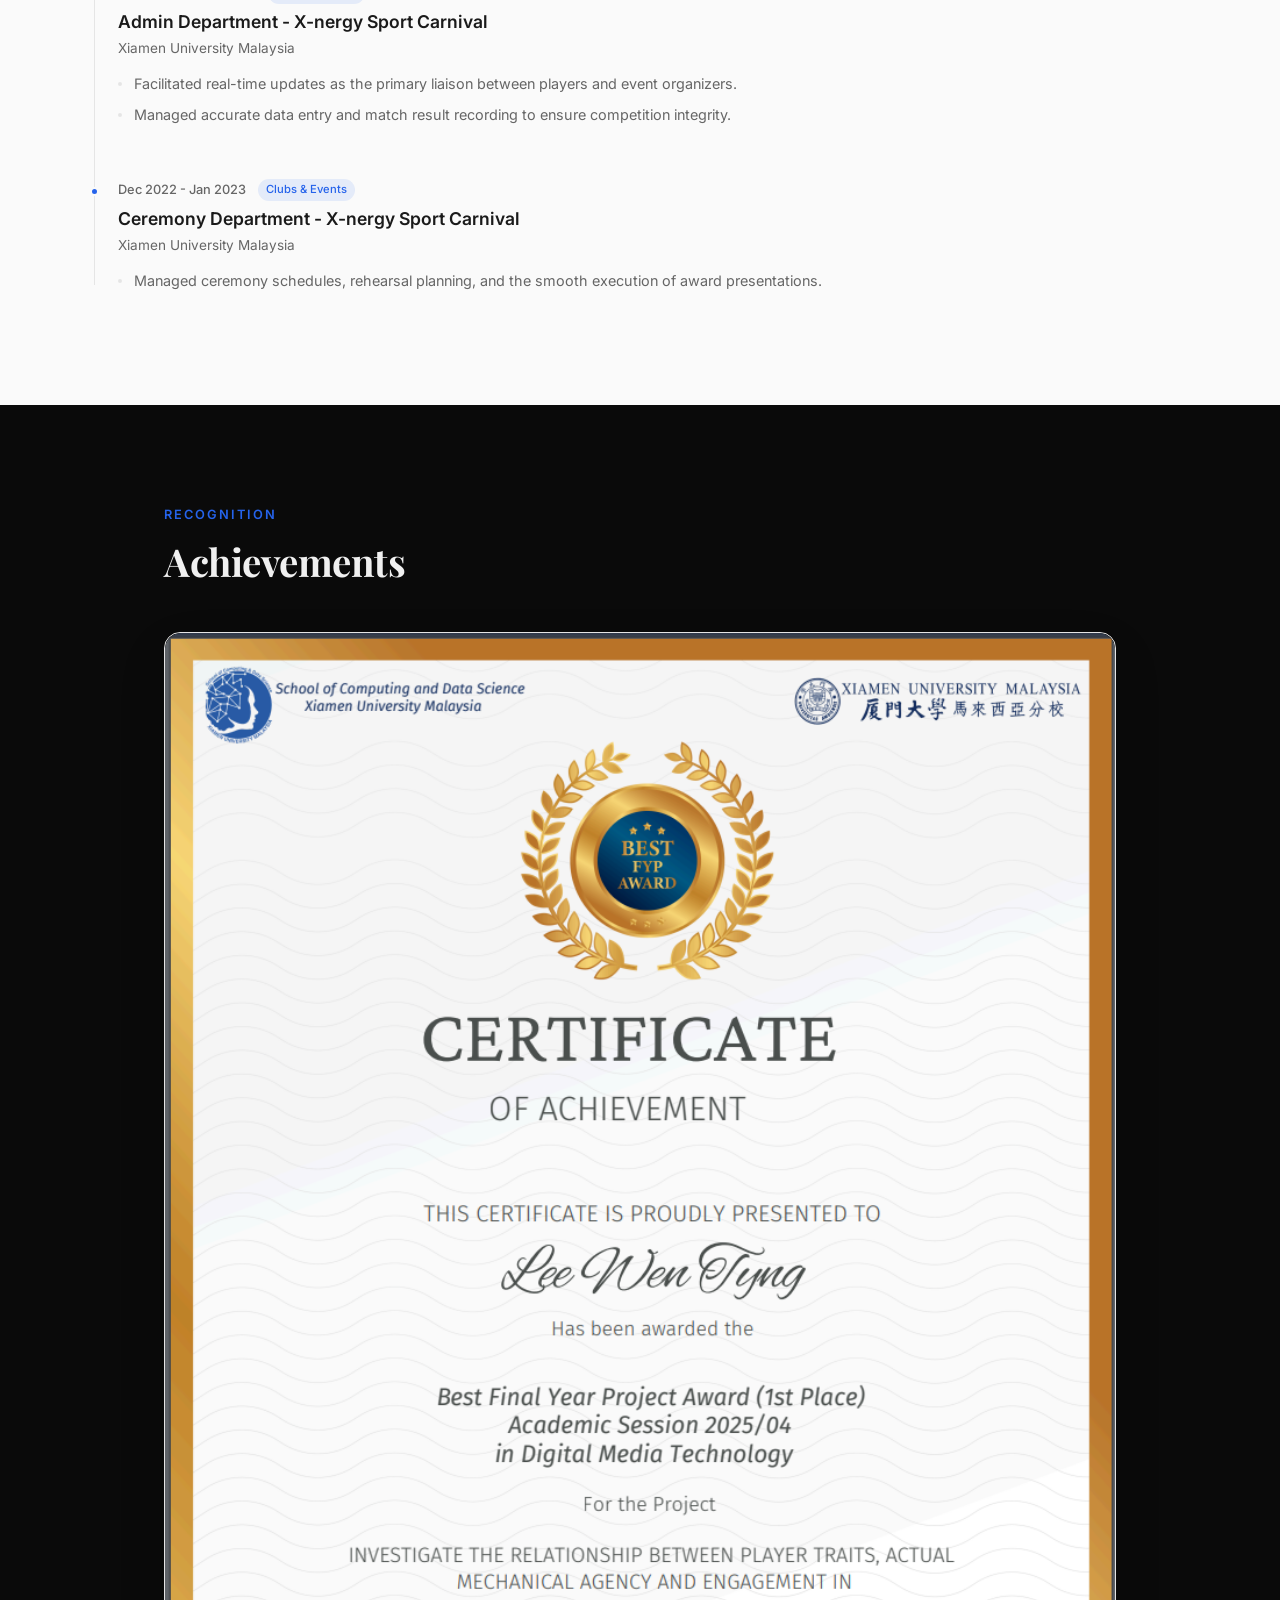
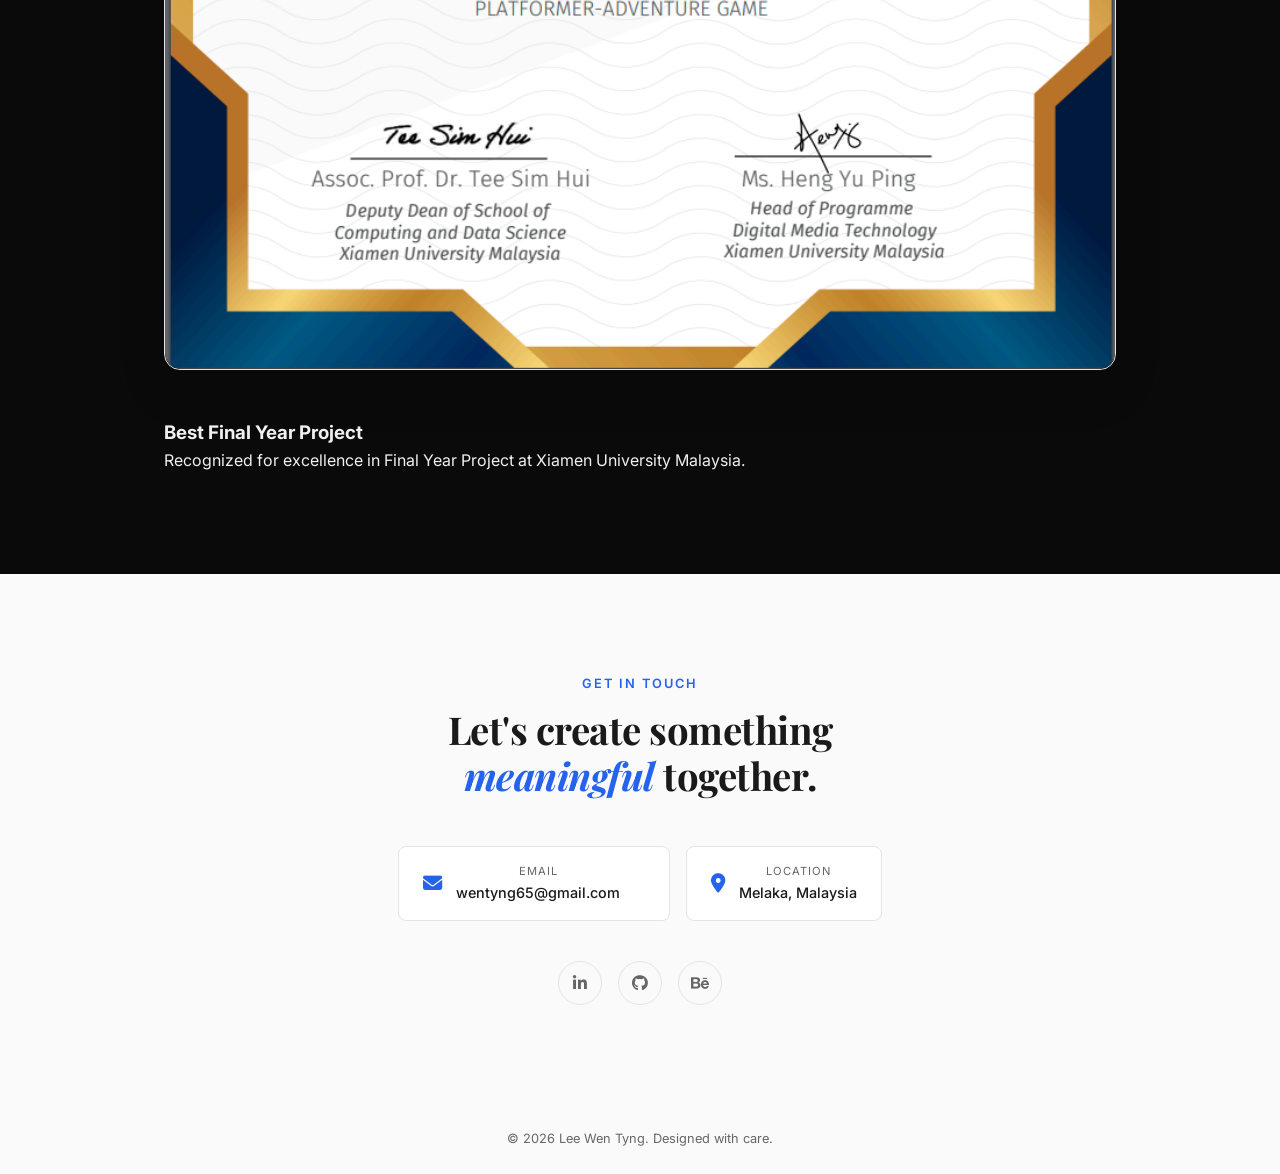
==== commit 6d8e35ab: "g" ====
--- a/index.html
+++ b/index.html
@@ -74,7 +74,7 @@
  <h1>Bridging Technology<br>and <em>Storytelling</em>.</h1>
  <p> Multimedia Designer & Developer specializing in creating meaningful experiences from intuitive mobile interfaces to immersive 3D worlds.</p>
  <div class="button-group">
- <a href="assets/resume.pdf" class="btn btn-outline" target="_blank">
+ <a href="assets/LeeWenTyng_Resume.pdf" class="btn btn-outline" target="_blank">
  <i class="fas fa-file-arrow-down"></i> Resume
  </a>
  <a href="#projects" class="btn btn-primary">
@@ -366,28 +366,15 @@
 
  <!-- Achievements -->
  <section id="achievements" class="section section-dark reveal">
- <div class="section-container">
- <p class="section-label">Recognition</p>
+<div class="section-container" style="max-width: 1000px; margin: 0 auto; padding: 0 24px;">
+     <p class="section-label">Recognition</p>
  <h2 class="section-heading">Achievements</h2>
- <div class="achievements-grid">
- <div class="achievement-card">
- <img src="assets/images/fypcert.png" alt="Best FYP Award" loading="lazy">
- <div class="achievement-info">
- <span class="achievement-badge">🥇 1st Place</span>
- <h3>Best Final Year Project</h3>
- <p>Recognized for excellence in Interactive Media Design at Xiamen University Malaysia.</p>
- </div>
- </div>
- <div class="achievement-card">
- <img src="assets/images/award2.jpeg" alt="Achievement Award" loading="lazy">
- <div class="achievement-info">
- <span class="achievement-badge">🏆 Award</span>
- <h3>Achievement Title</h3>
- <p>Brief description of this accomplishment and its significance.</p>
- </div>
- </div>
- </div>
- </div>
+<div class="project-media">
+<img src="assets/images/fypcert.png" alt="FYP Showcase" style="width: 100%; border-radius: var(--radius);">
+</div>
+<h3>Best Final Year Project</h3>
+<p>Recognized for excellence in Final Year Project at Xiamen University Malaysia.</p>
+</div>
  </section>
 
  <!-- Contact -->
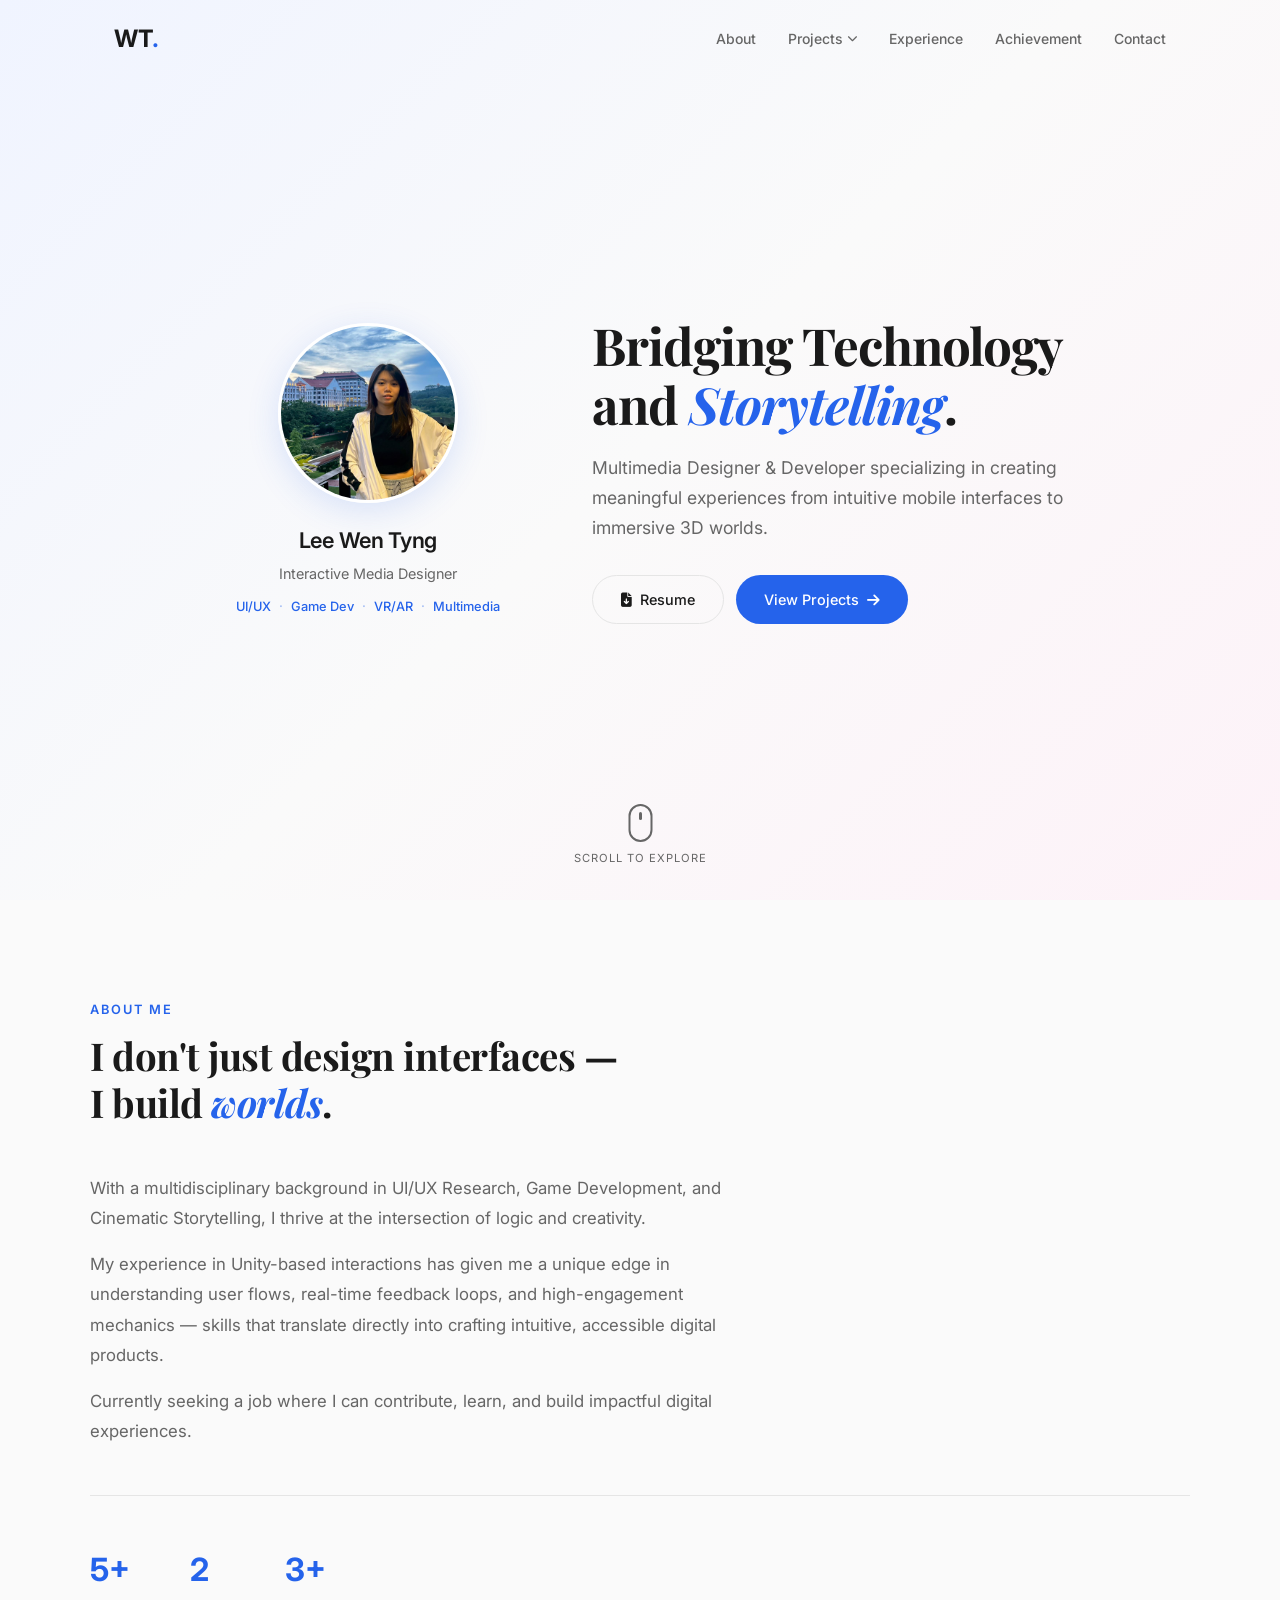
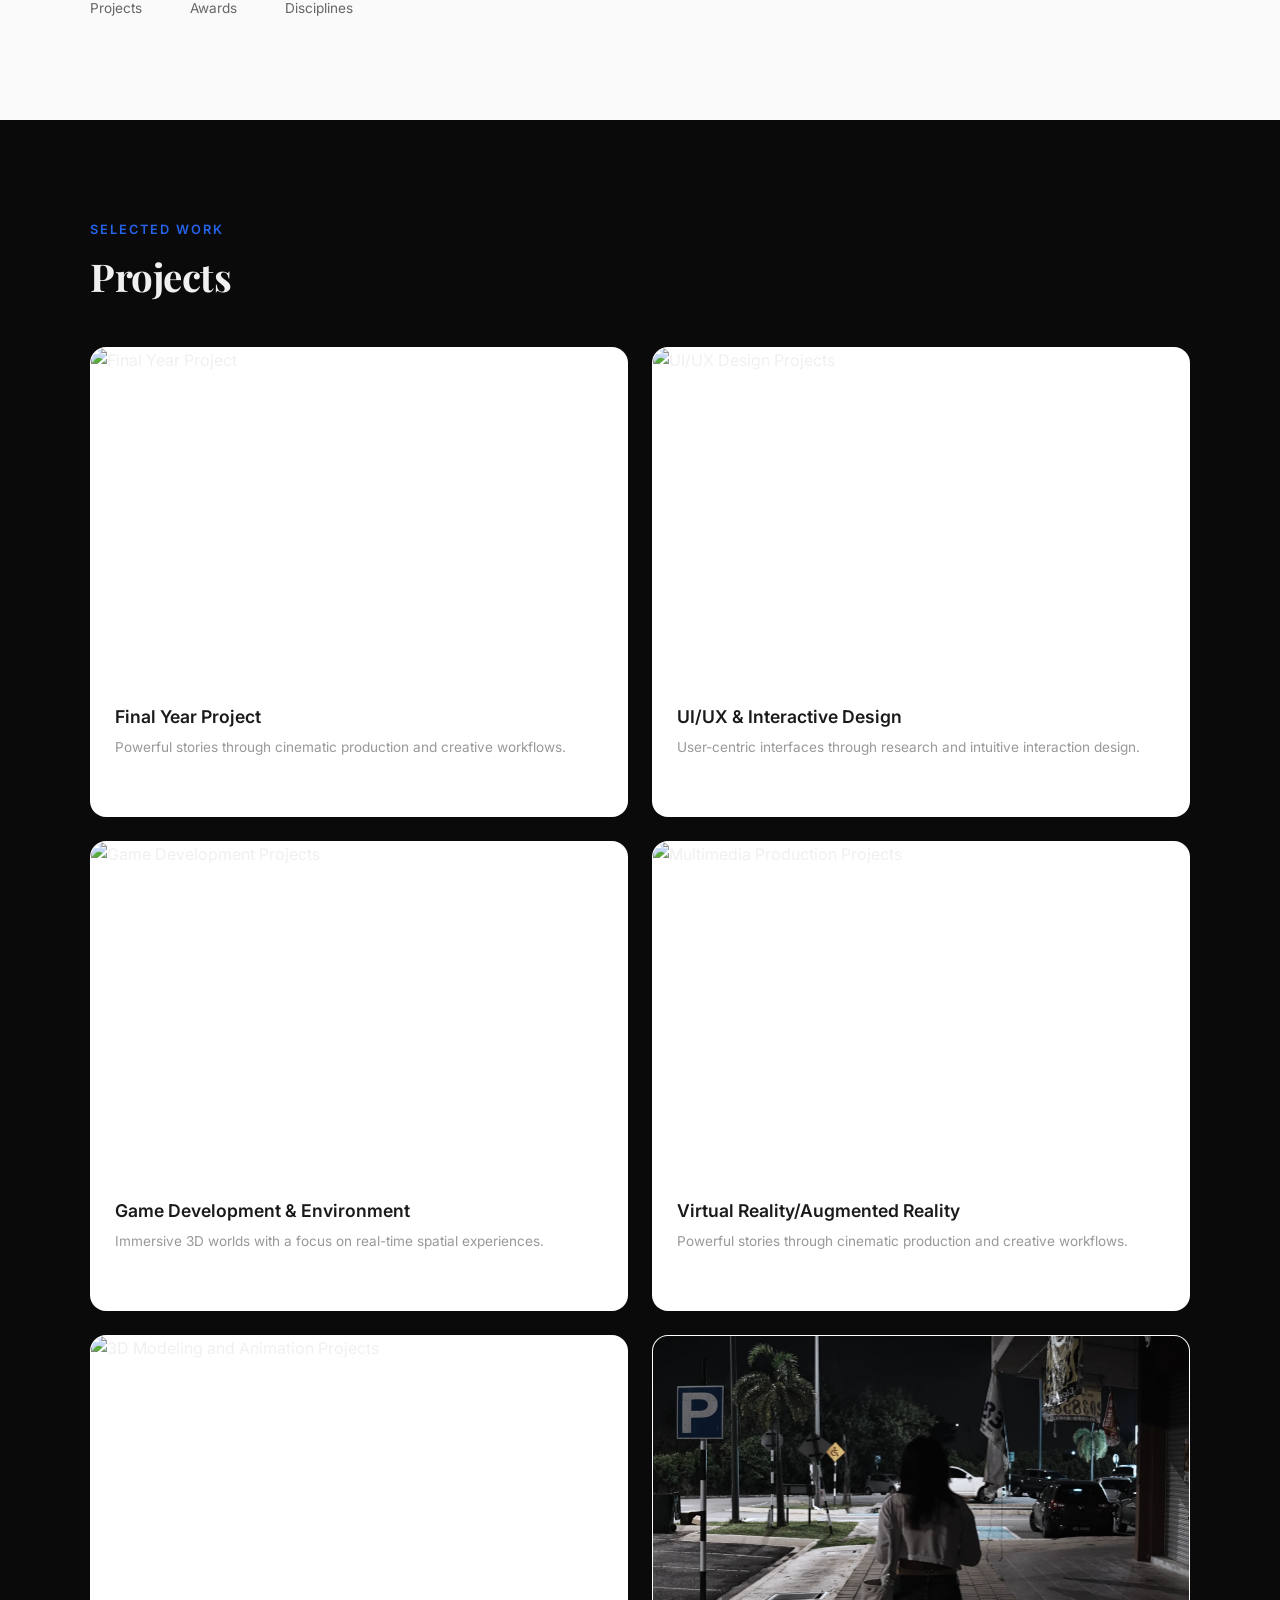
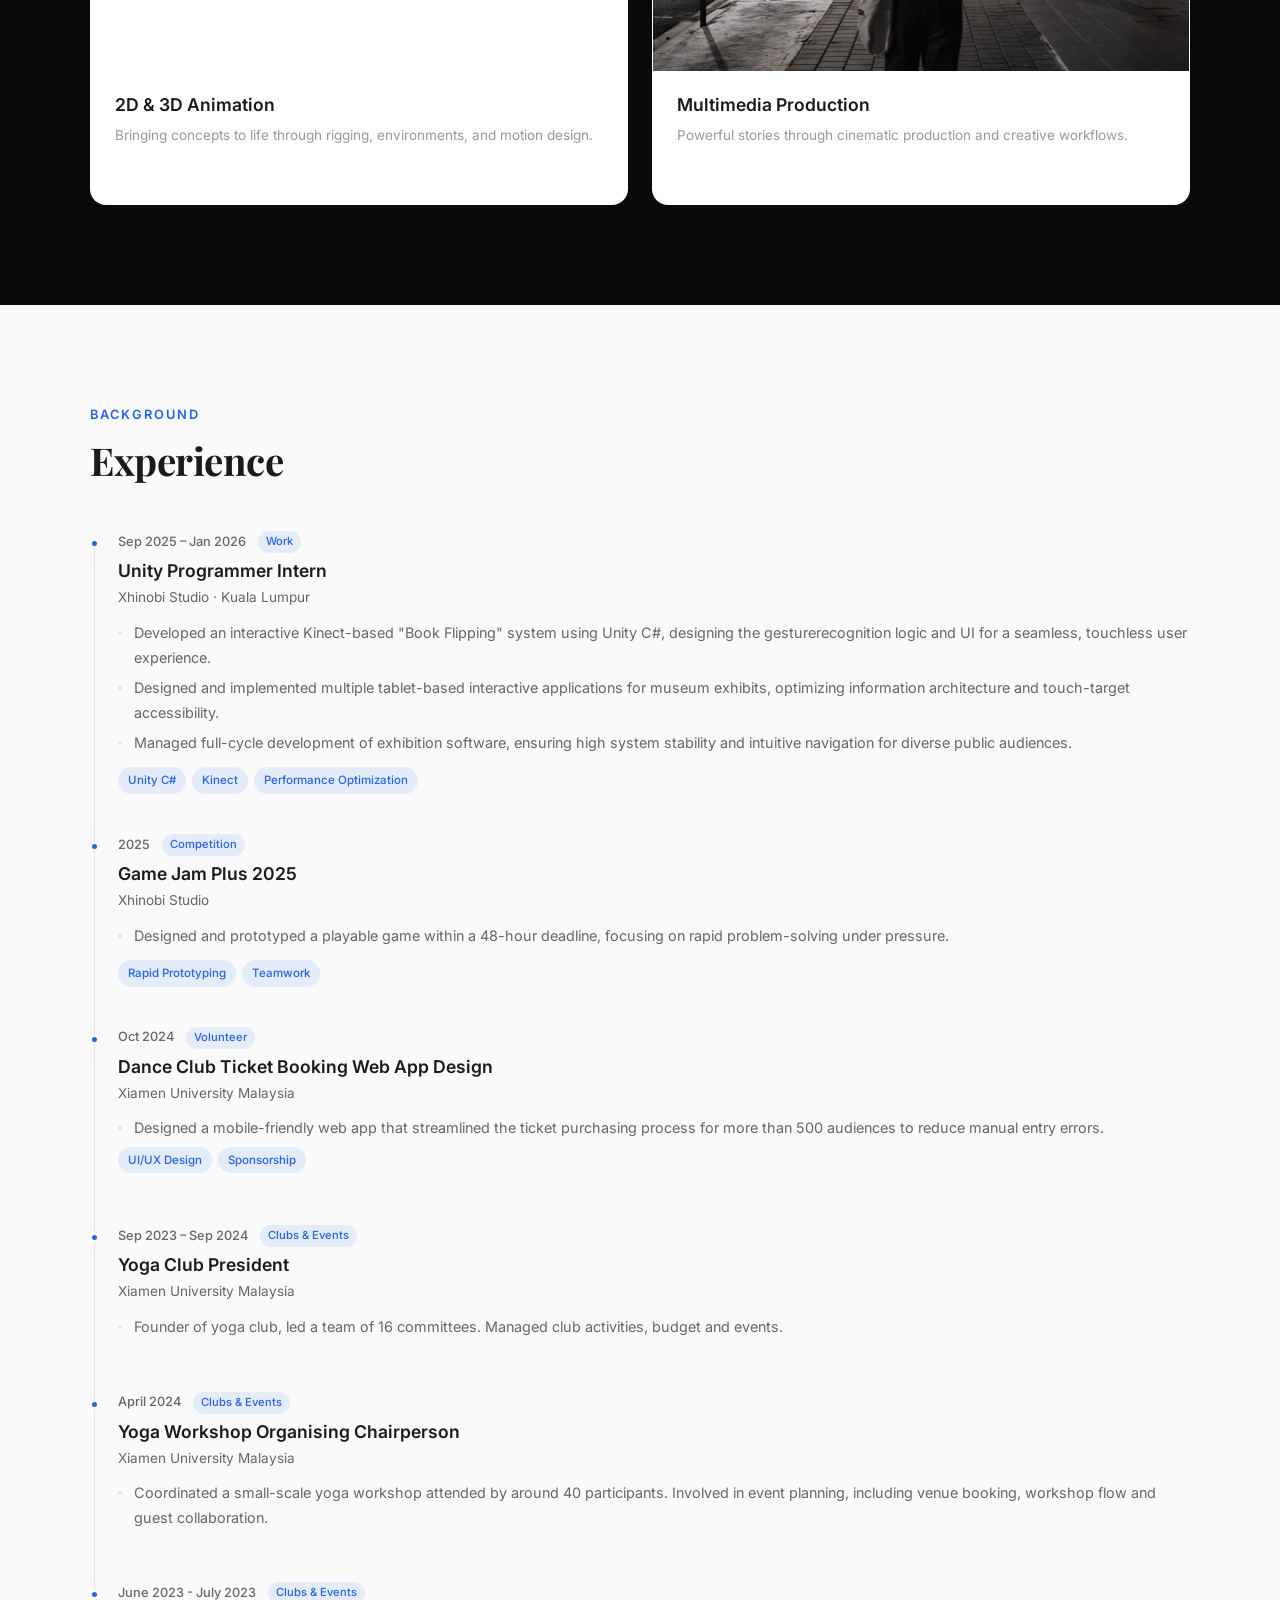
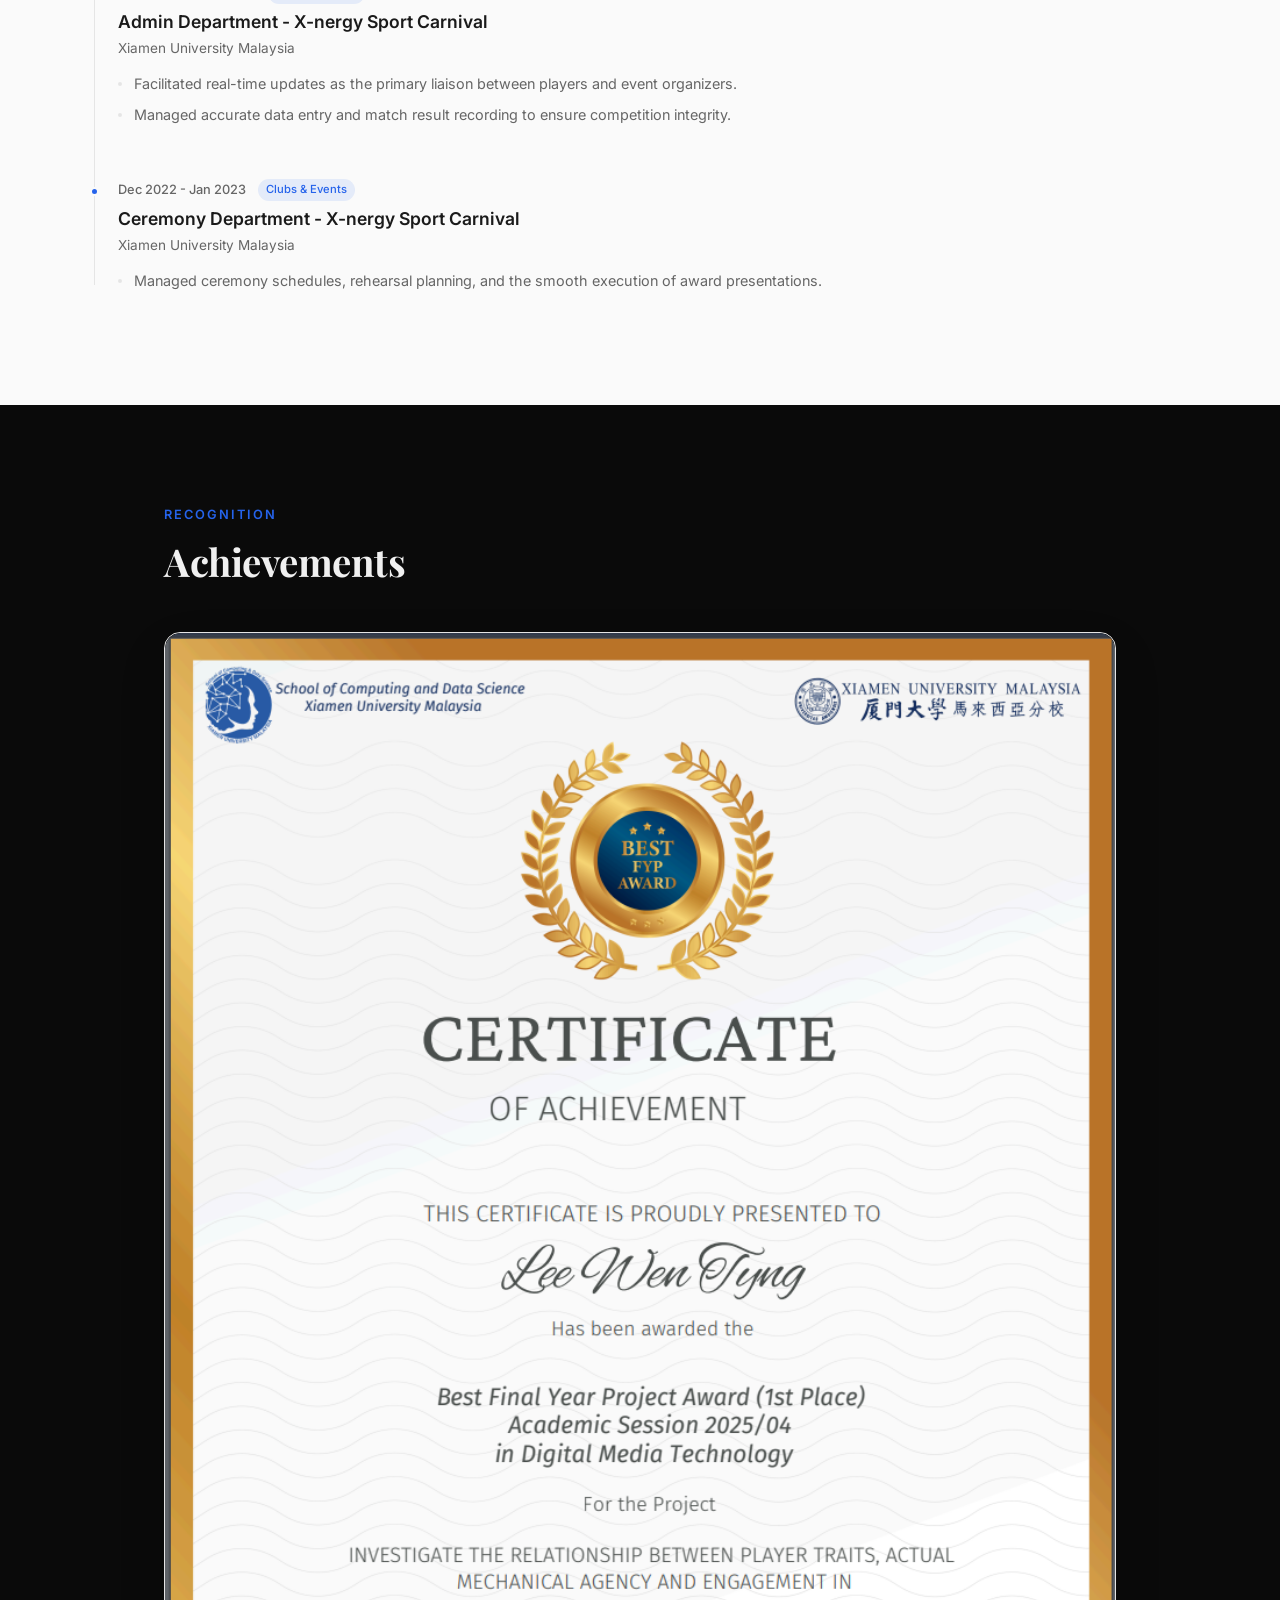
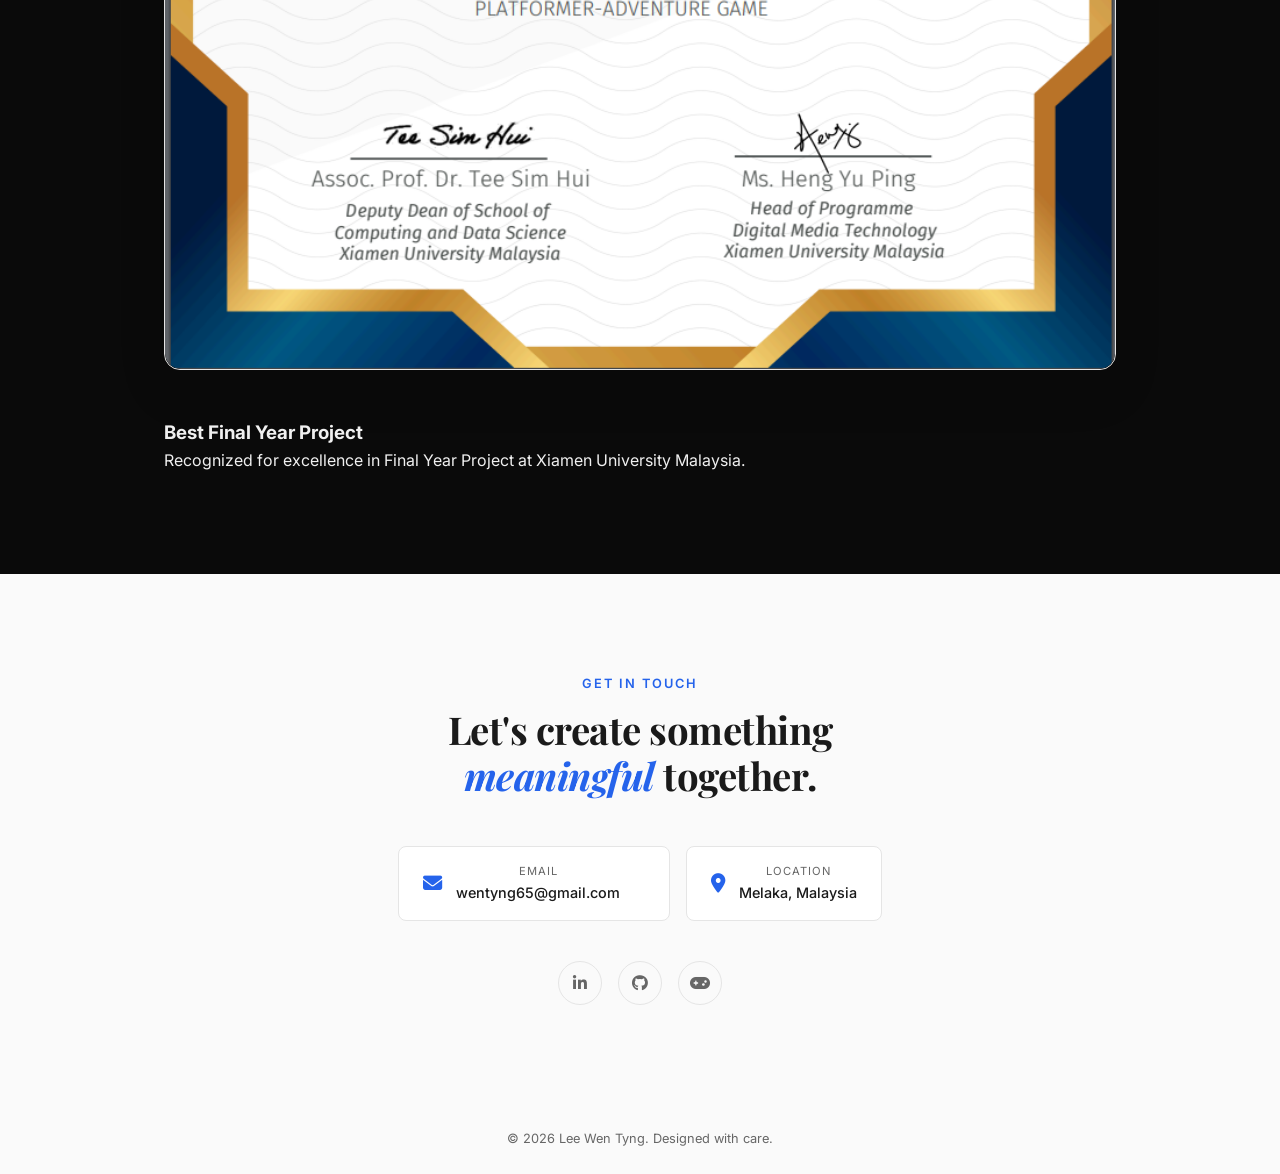
==== commit e8c2b766: "f" ====
--- a/index.html
+++ b/index.html
@@ -115,6 +115,7 @@
  <span class="stat-label">Disciplines</span>
  </div>
  </div>
+ 
  </div>
  </section>
 
@@ -402,7 +403,9 @@
  <div class="social-links">
  <a href="https://linkedin.com/in/" target="_blank" rel="noopener" aria-label="LinkedIn"><i class="fab fa-linkedin-in"></i></a>
  <a href="https://github.com/wentyng0605" target="_blank" rel="noopener" aria-label="GitHub"><i class="fab fa-github"></i></a>
- <a href="https://www.behance.net/" target="_blank" rel="noopener" aria-label="Behance"><i class="fab fa-behance"></i></a>
+ <a href="https://wentyng65.itch.io" target="_blank" rel="noopener" aria-label="Itch.io">
+        <i class="fas fa-gamepad"></i>
+      </a>
  </div>
  </div>
  </section>
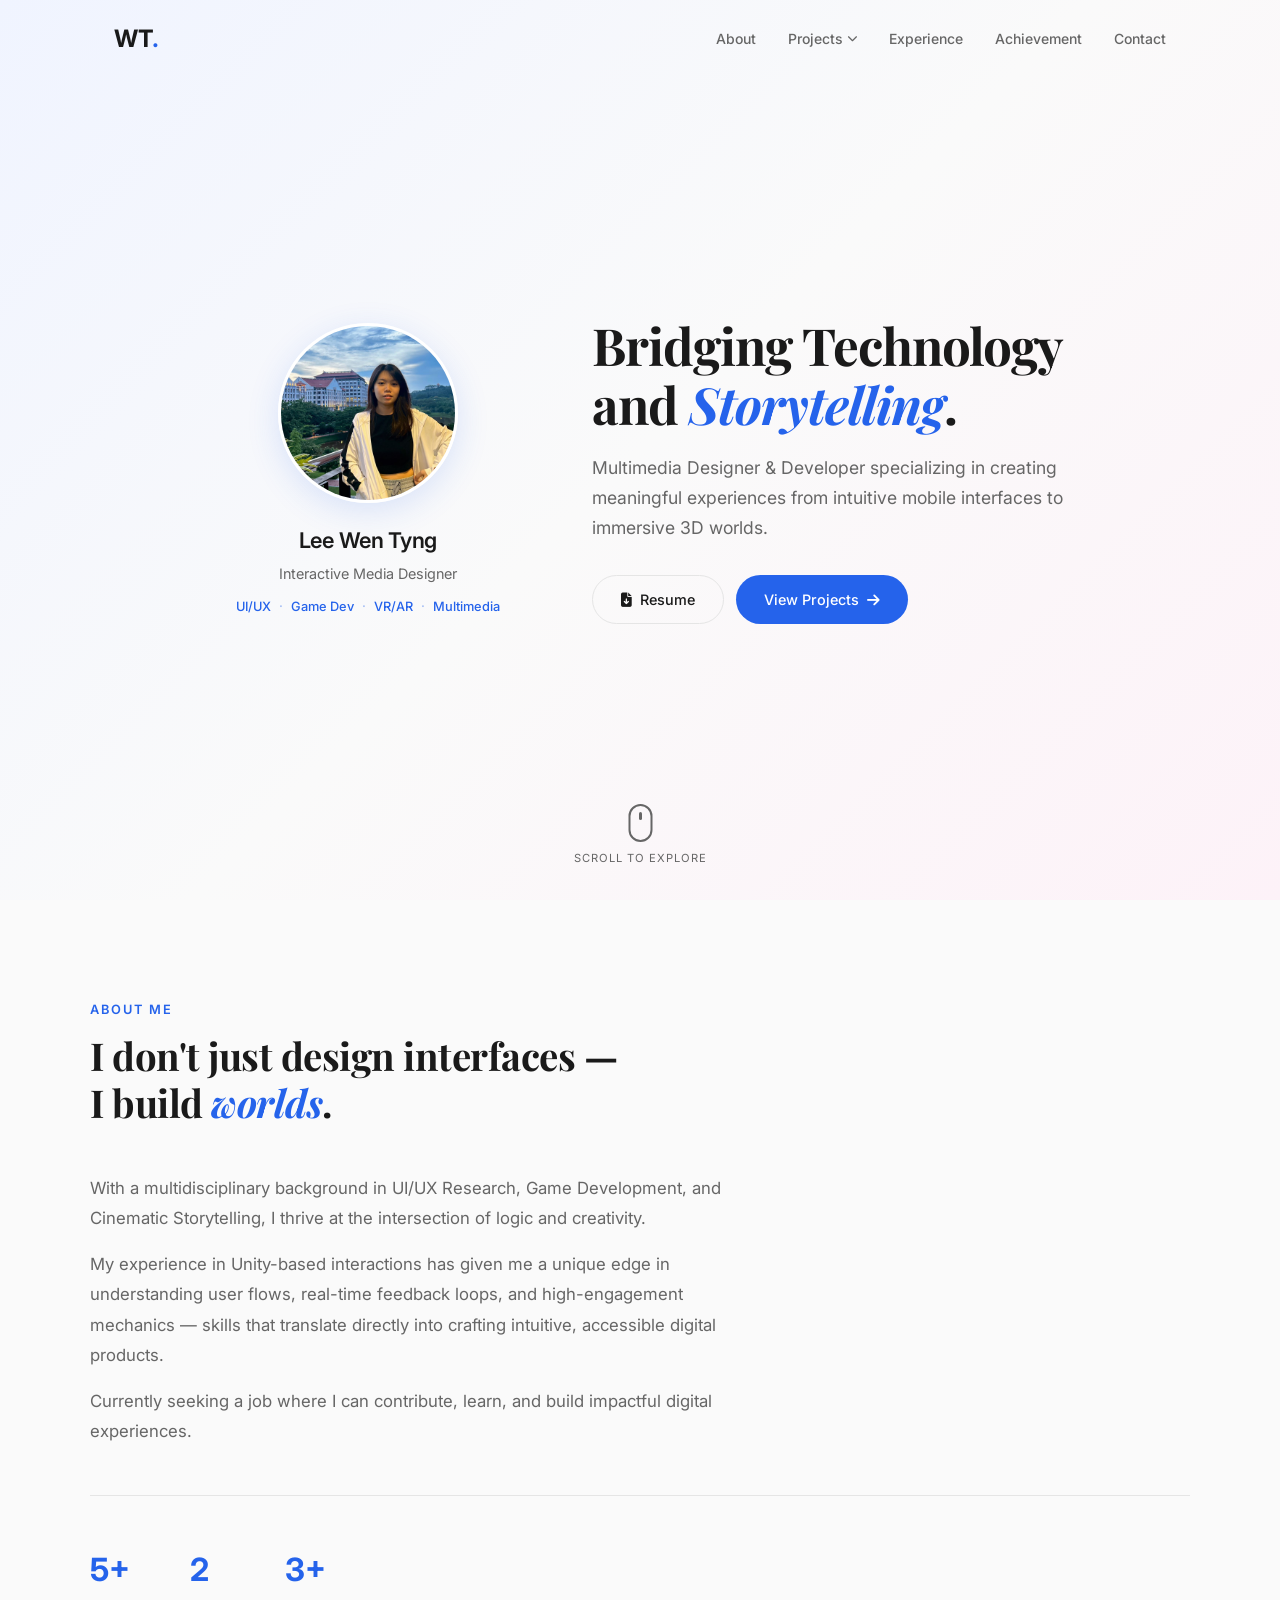
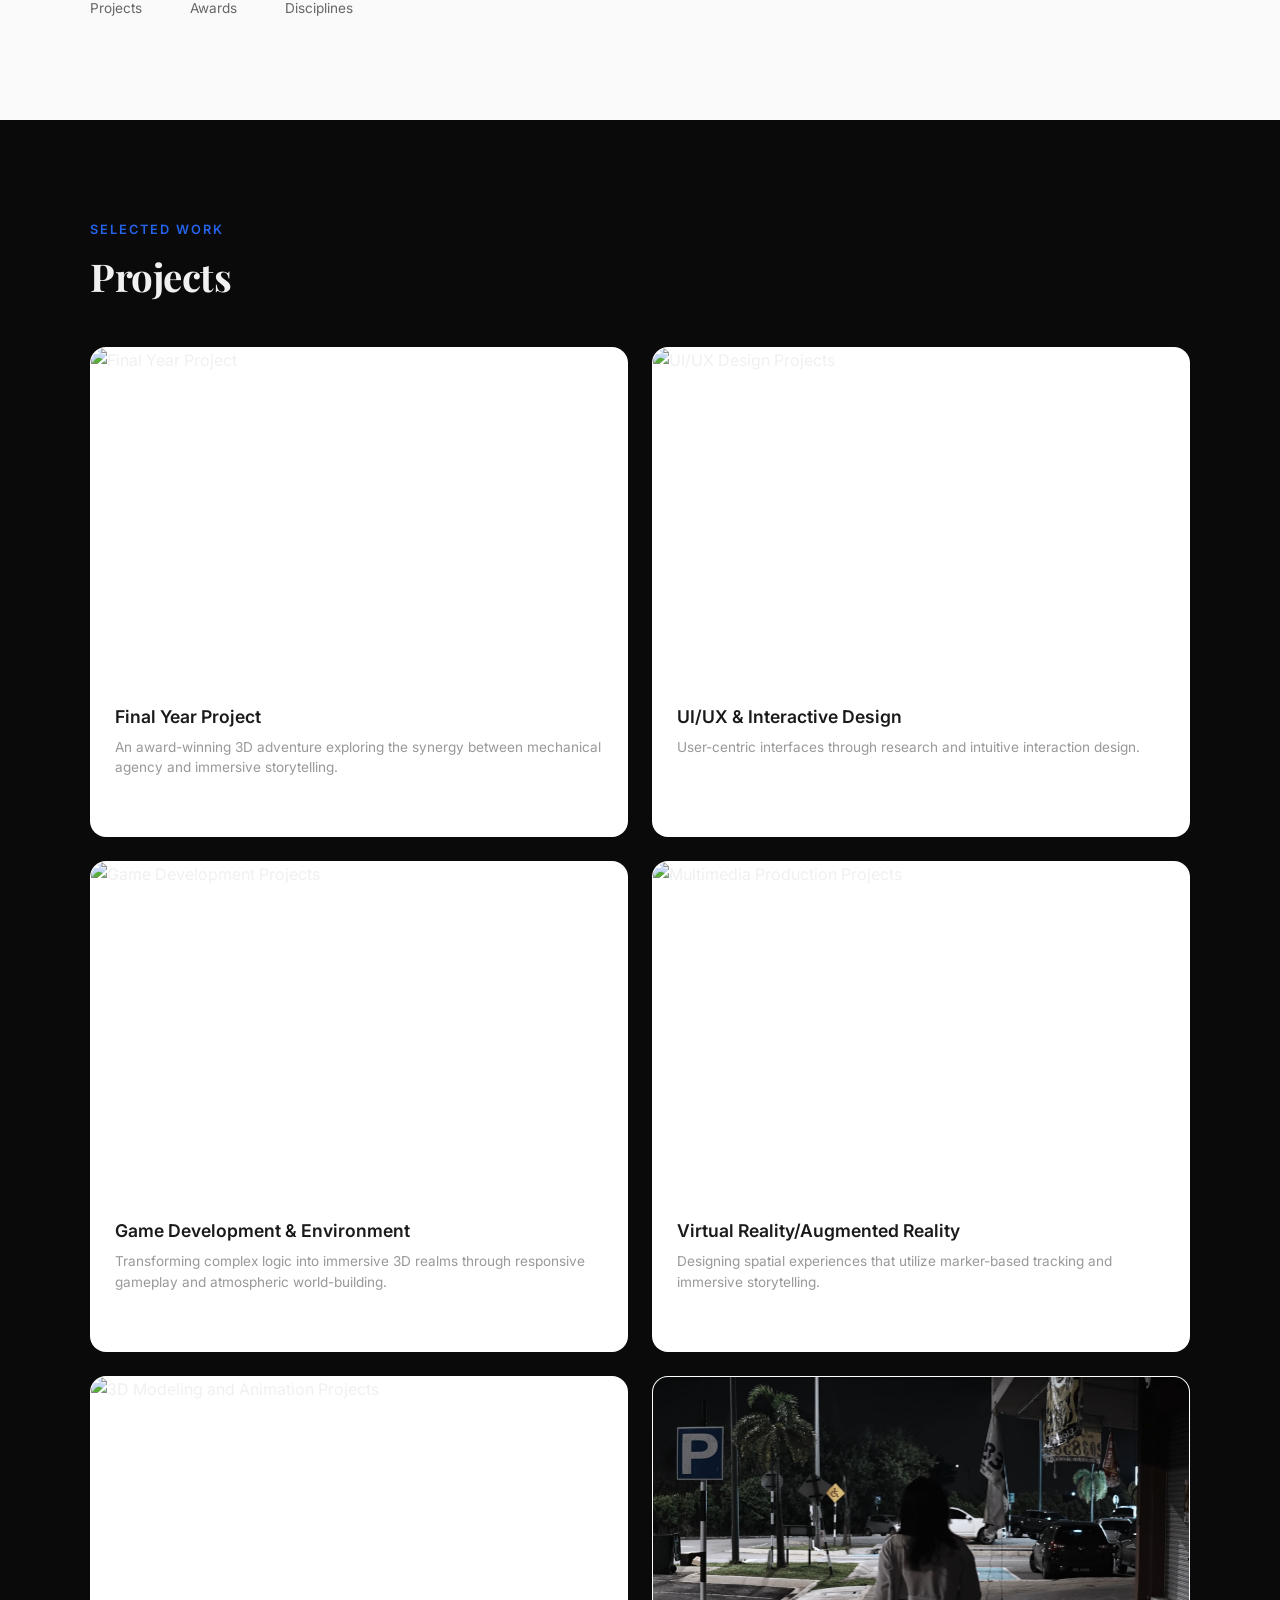
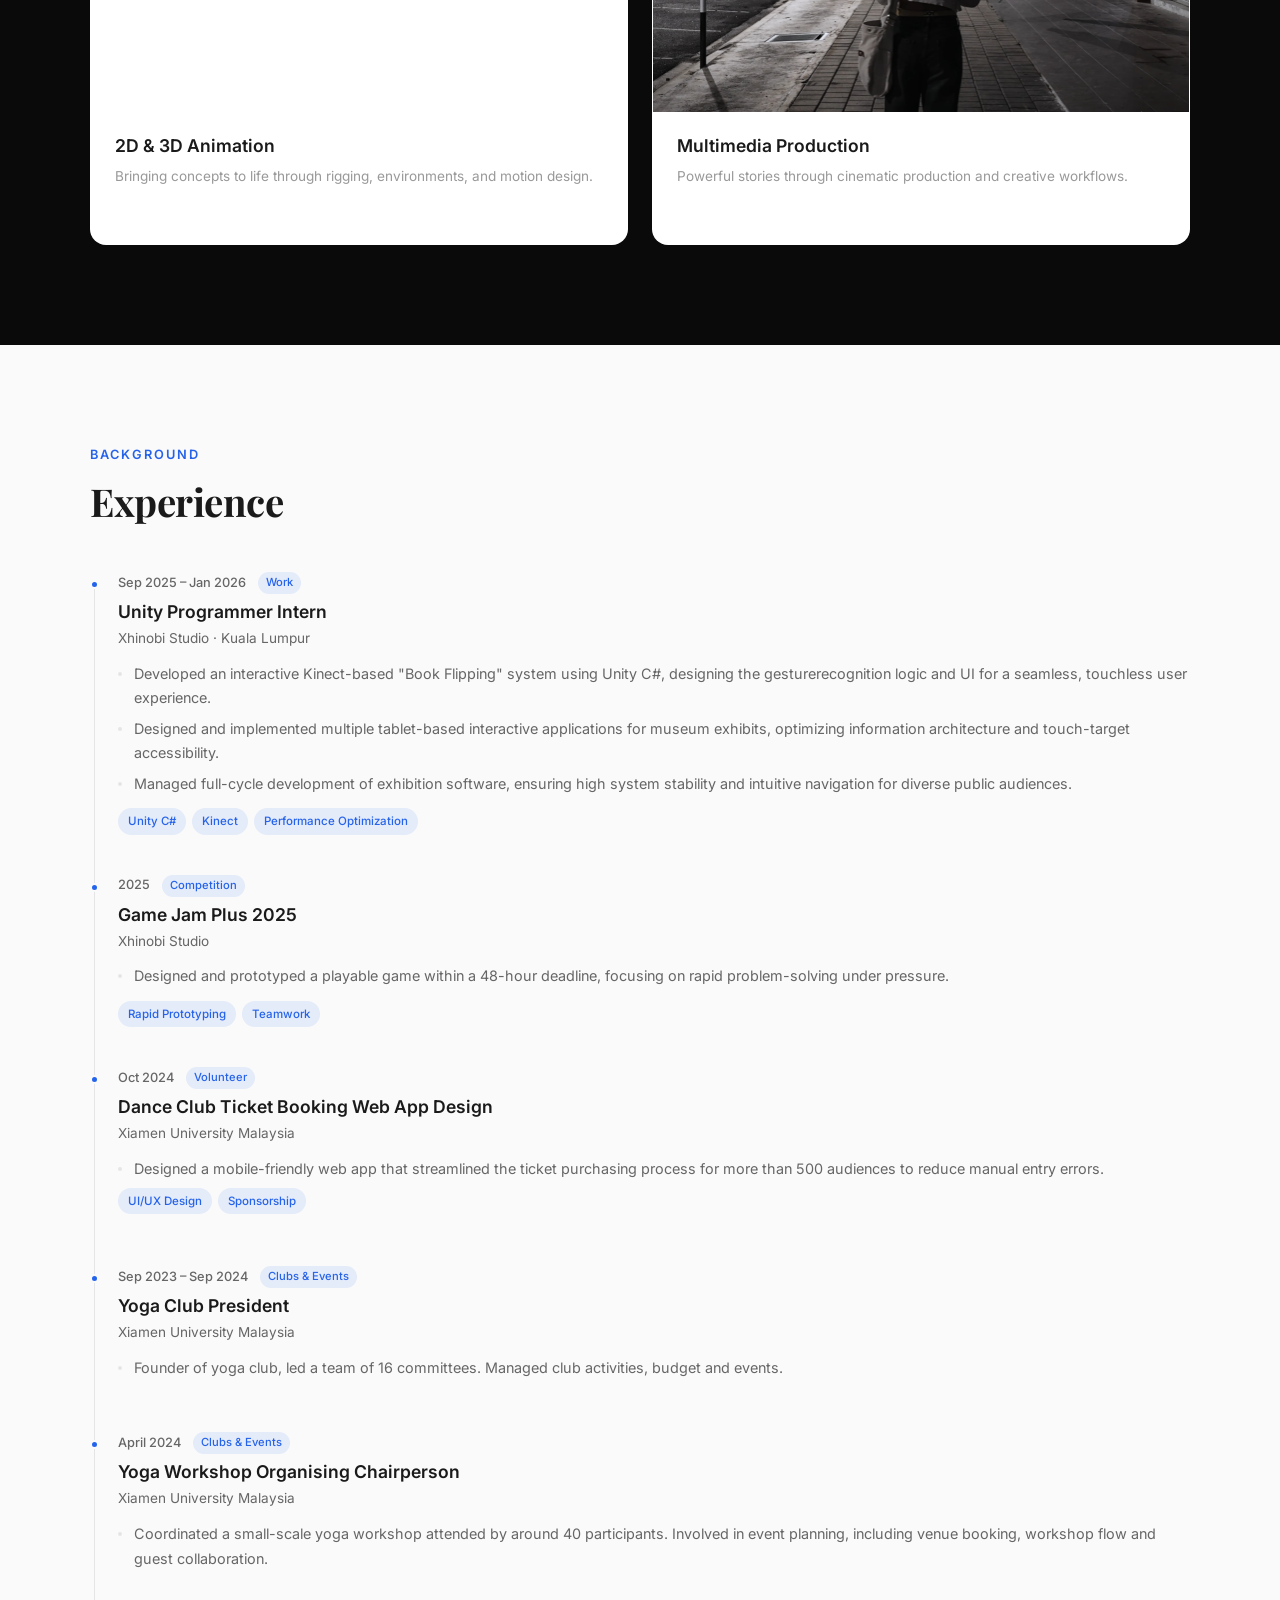
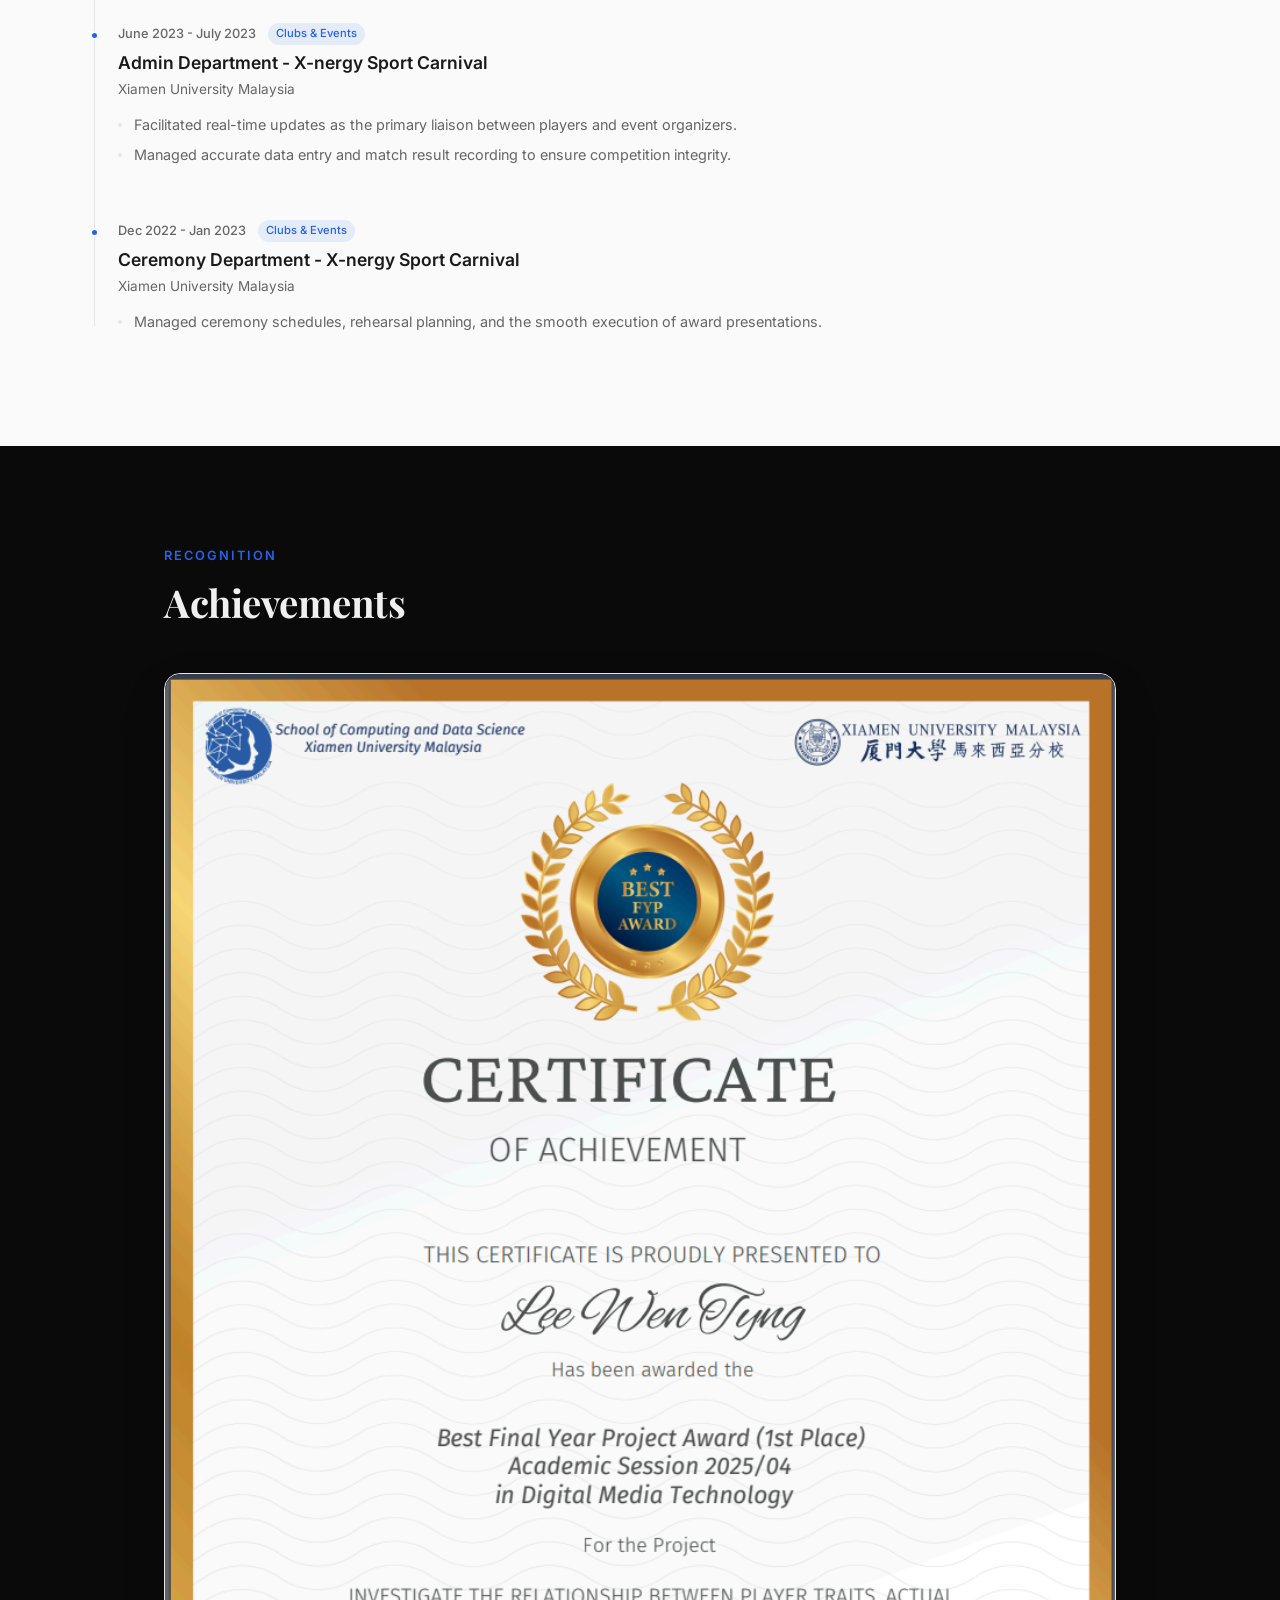
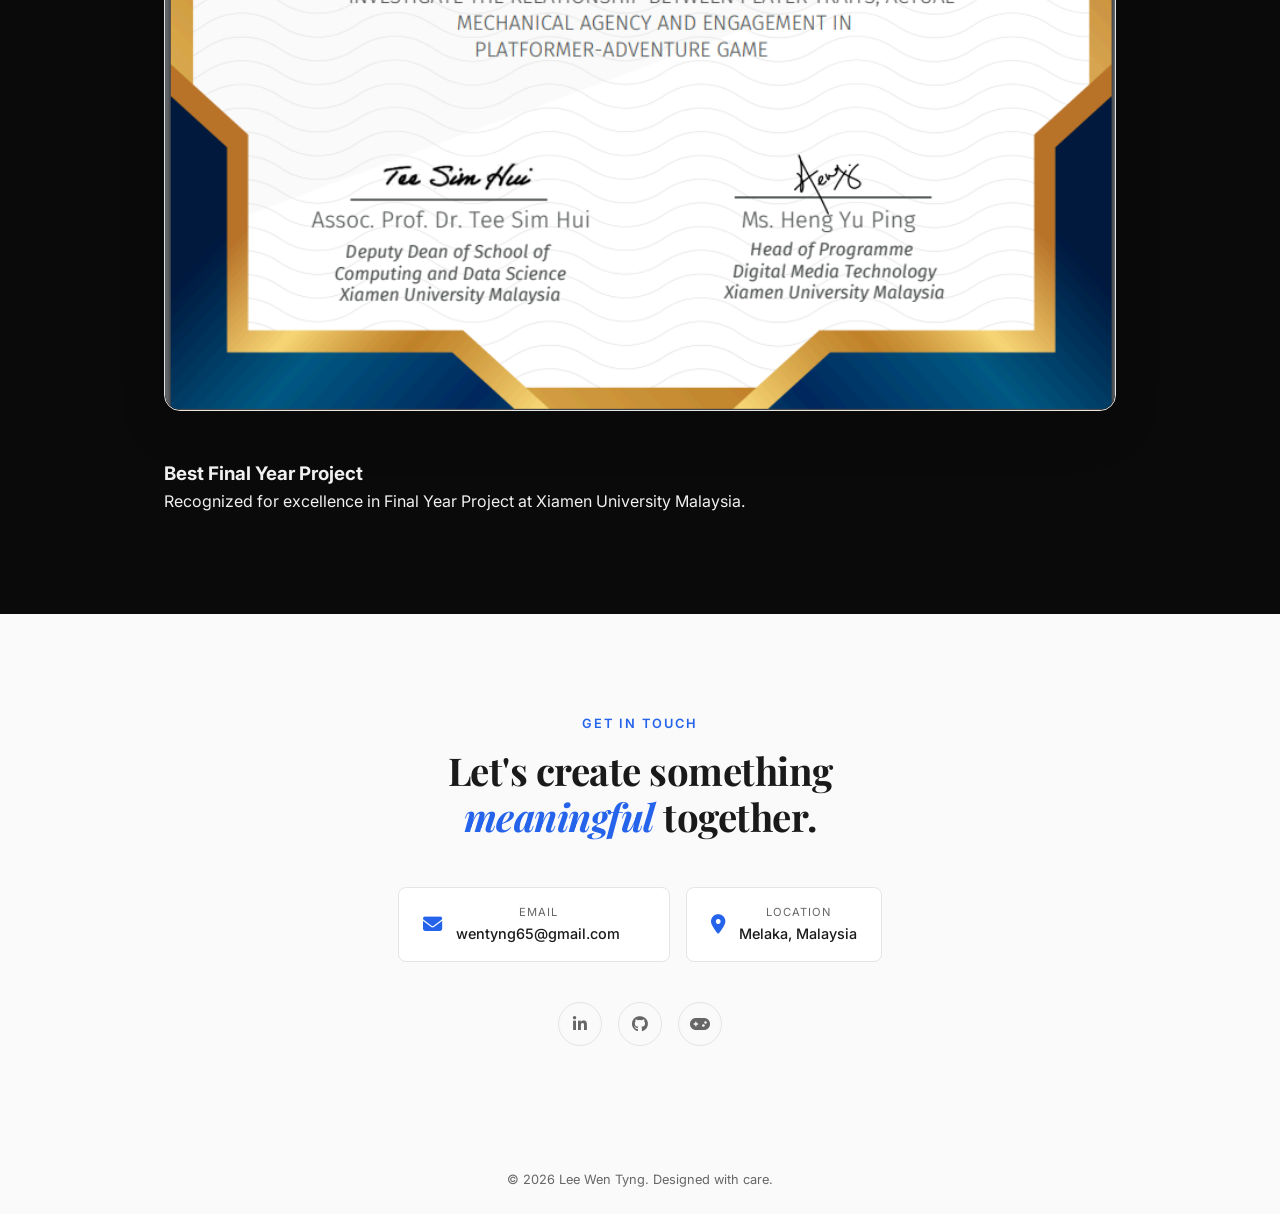
==== commit 7c570f53: "f" ====
--- a/index.html
+++ b/index.html
@@ -135,7 +135,7 @@
  </div>
  <div class="project-meta">
  <h3>Final Year Project</h3>
- <p>Powerful stories through cinematic production and creative workflows.</p>
+ <p>An award-winning 3D adventure exploring the synergy between mechanical agency and immersive storytelling.</p>
  <div class="skill-tags">
  <span>Unreal Engine</span><span>Level Design</span><span>Thesis</span>
  </div>
@@ -167,7 +167,7 @@
  </div>
  <div class="project-meta">
  <h3>Game Development & Environment</h3>
- <p>Immersive 3D worlds with a focus on real-time spatial experiences.</p>
+ <p>Transforming complex logic into immersive 3D realms through responsive gameplay and atmospheric world-building.</p>
  <div class="skill-tags">
  <span>Unity 3D</span><span>Unreal</span><span>C# / C++</span><span>VR/AR</span>
  </div>
@@ -183,7 +183,7 @@
  </div>
  <div class="project-meta">
  <h3>Virtual Reality/Augmented Reality</h3>
- <p>Powerful stories through cinematic production and creative workflows.</p>
+ <p>Designing spatial experiences that utilize marker-based tracking and immersive storytelling.</p>
  <div class="skill-tags">
  <span>Locomotion</span><span>Vuforia </span><span>Unity 3D</span>
  </div>
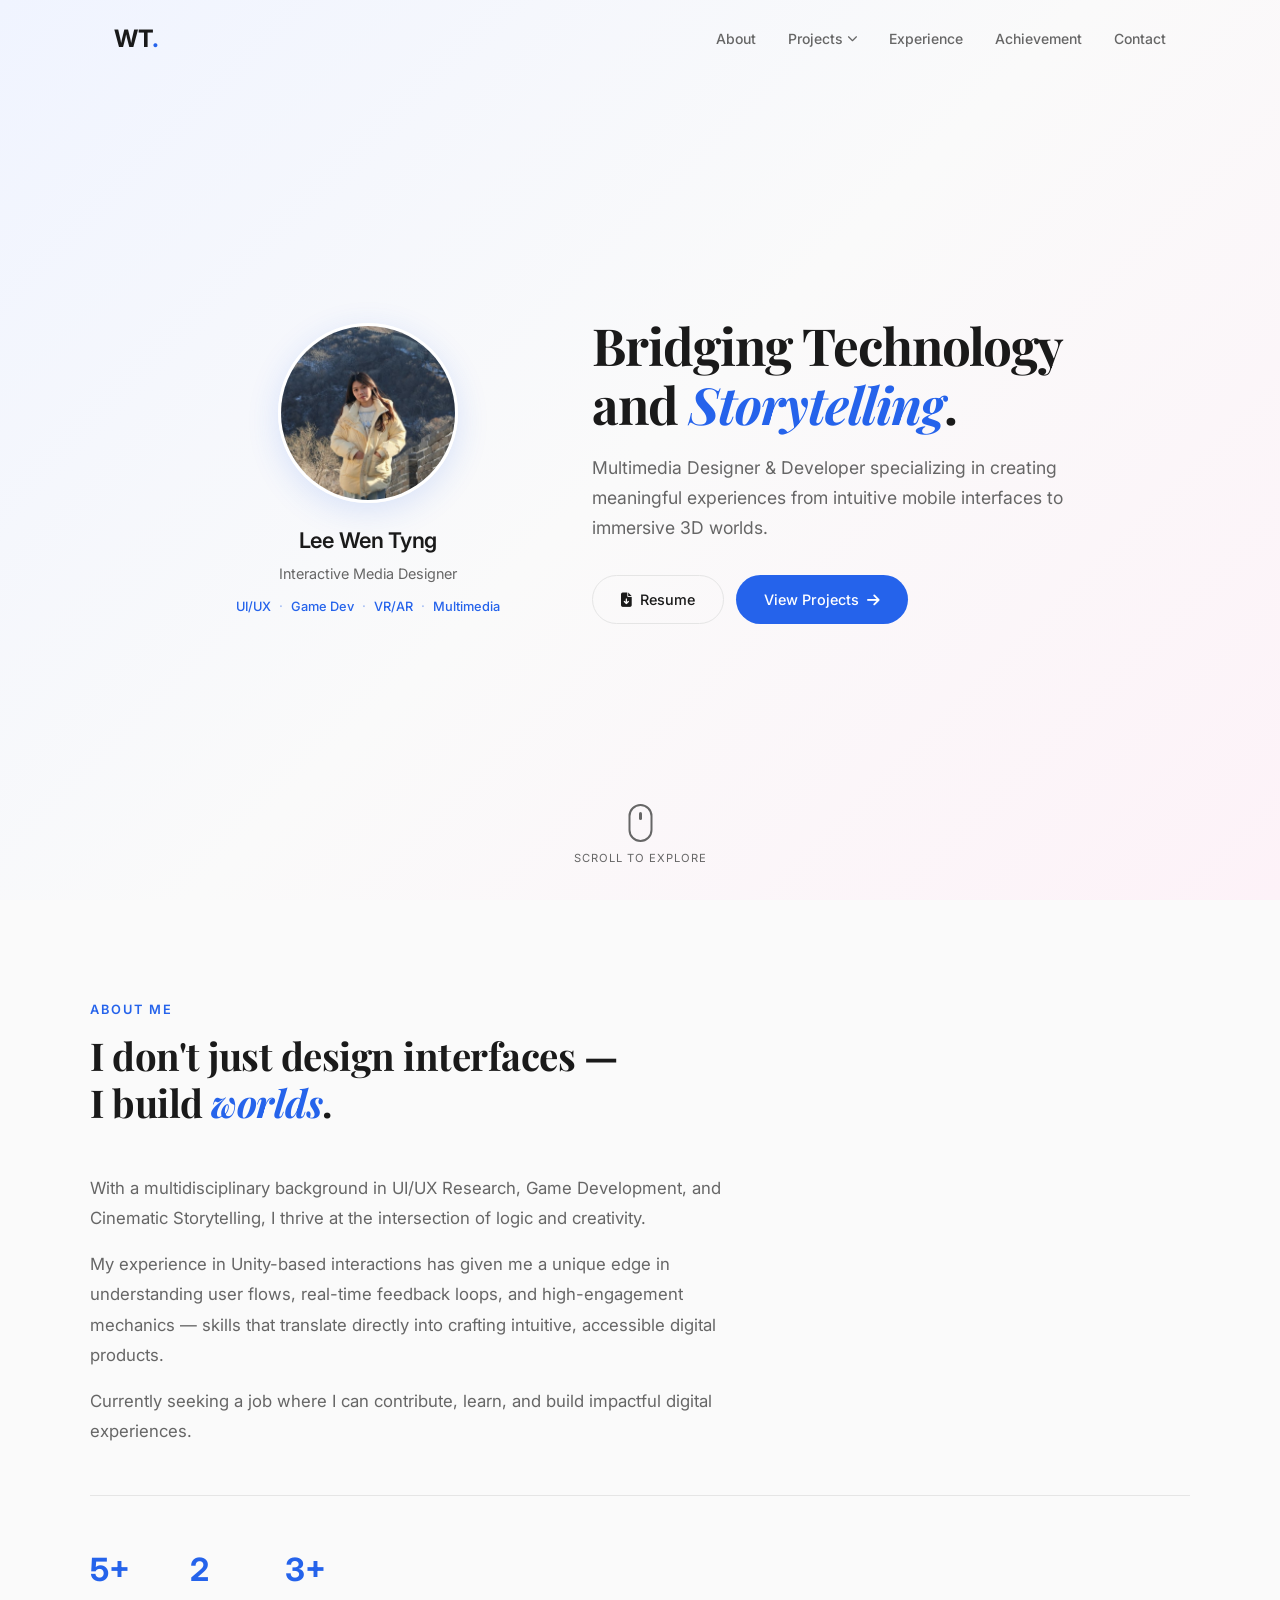
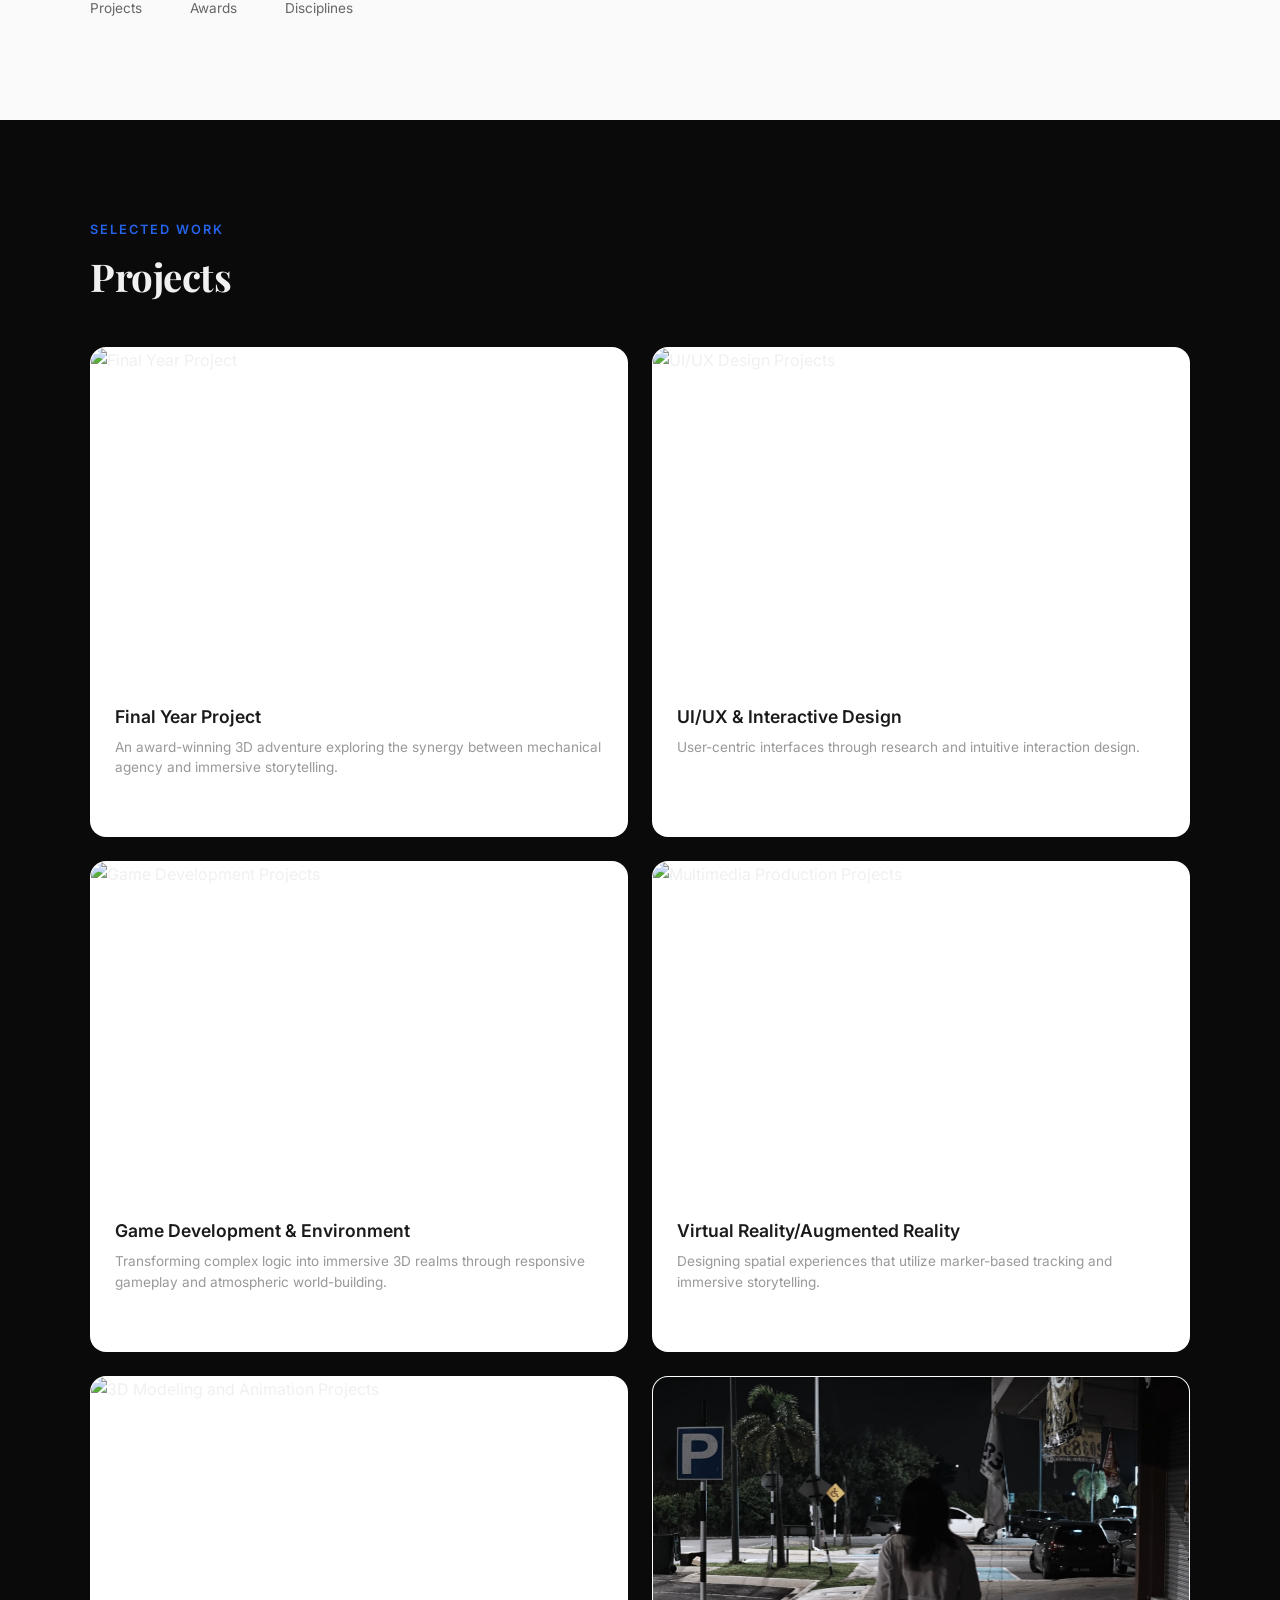
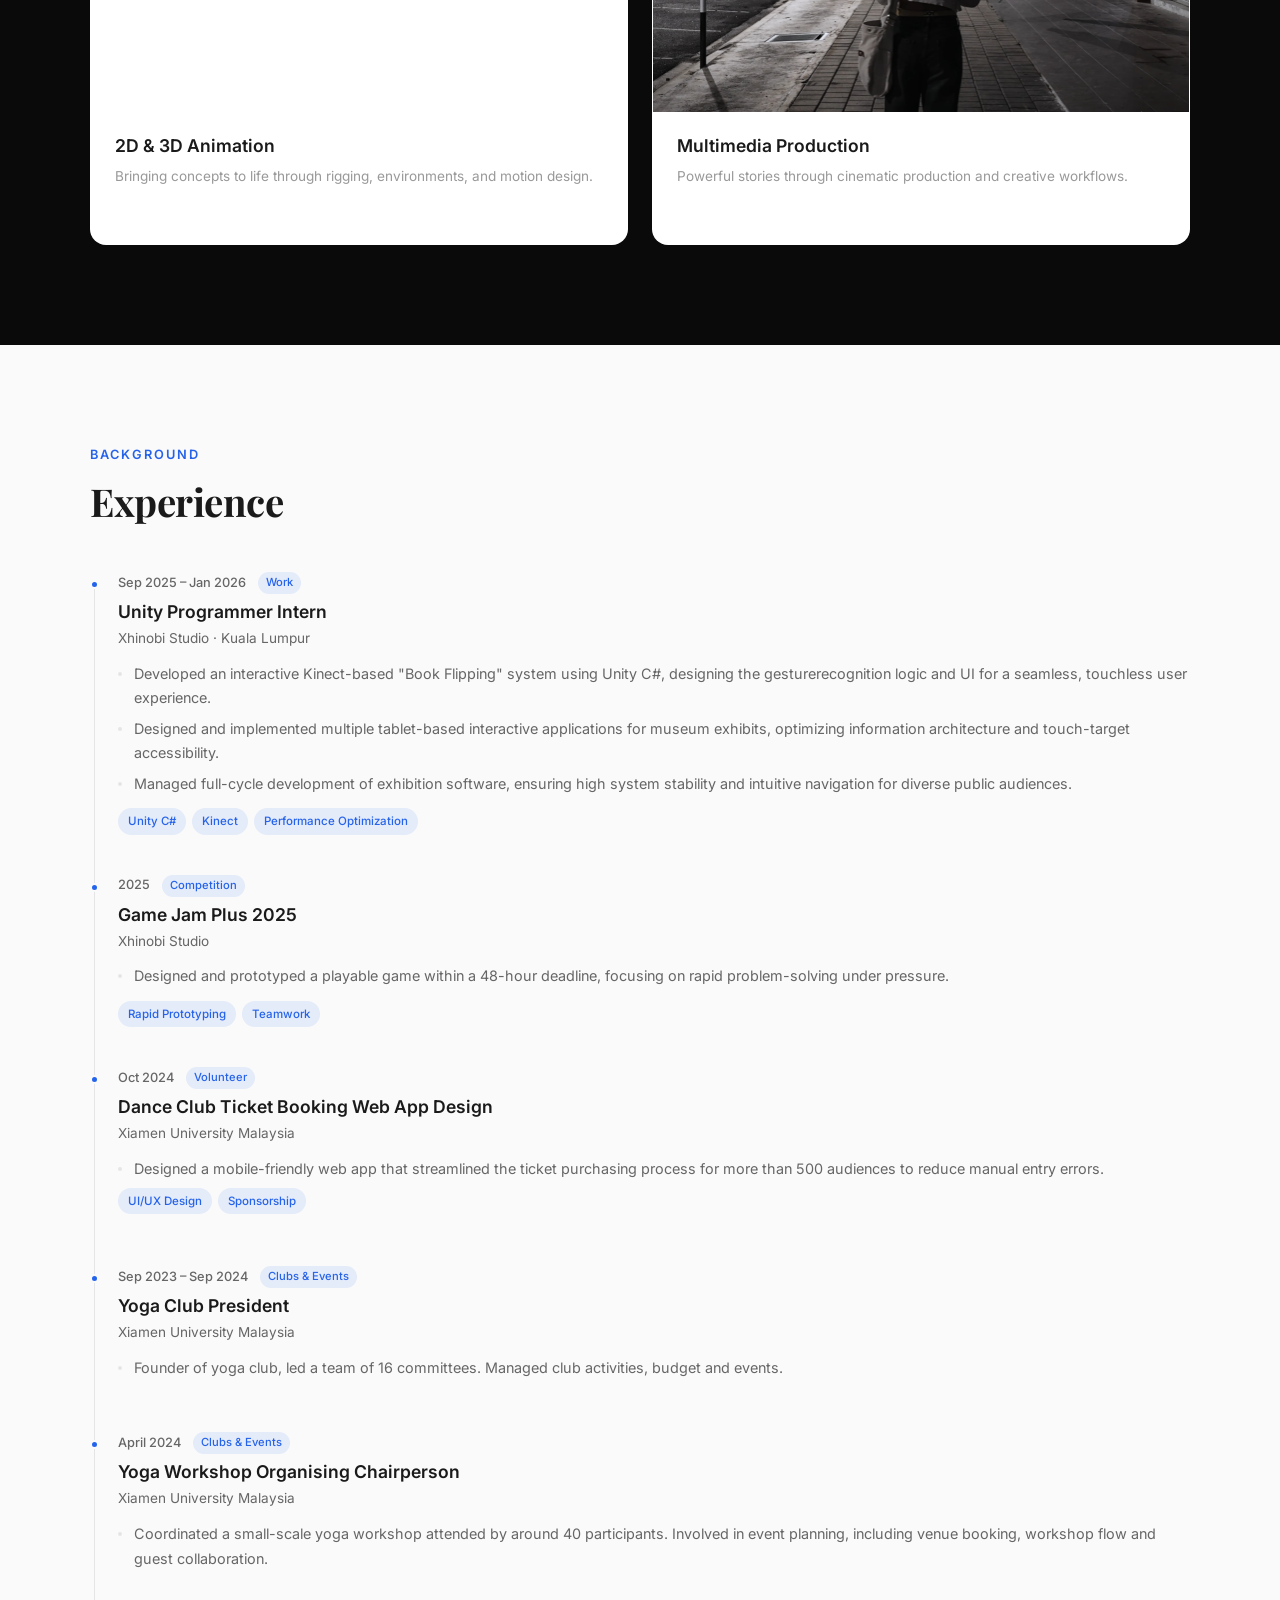
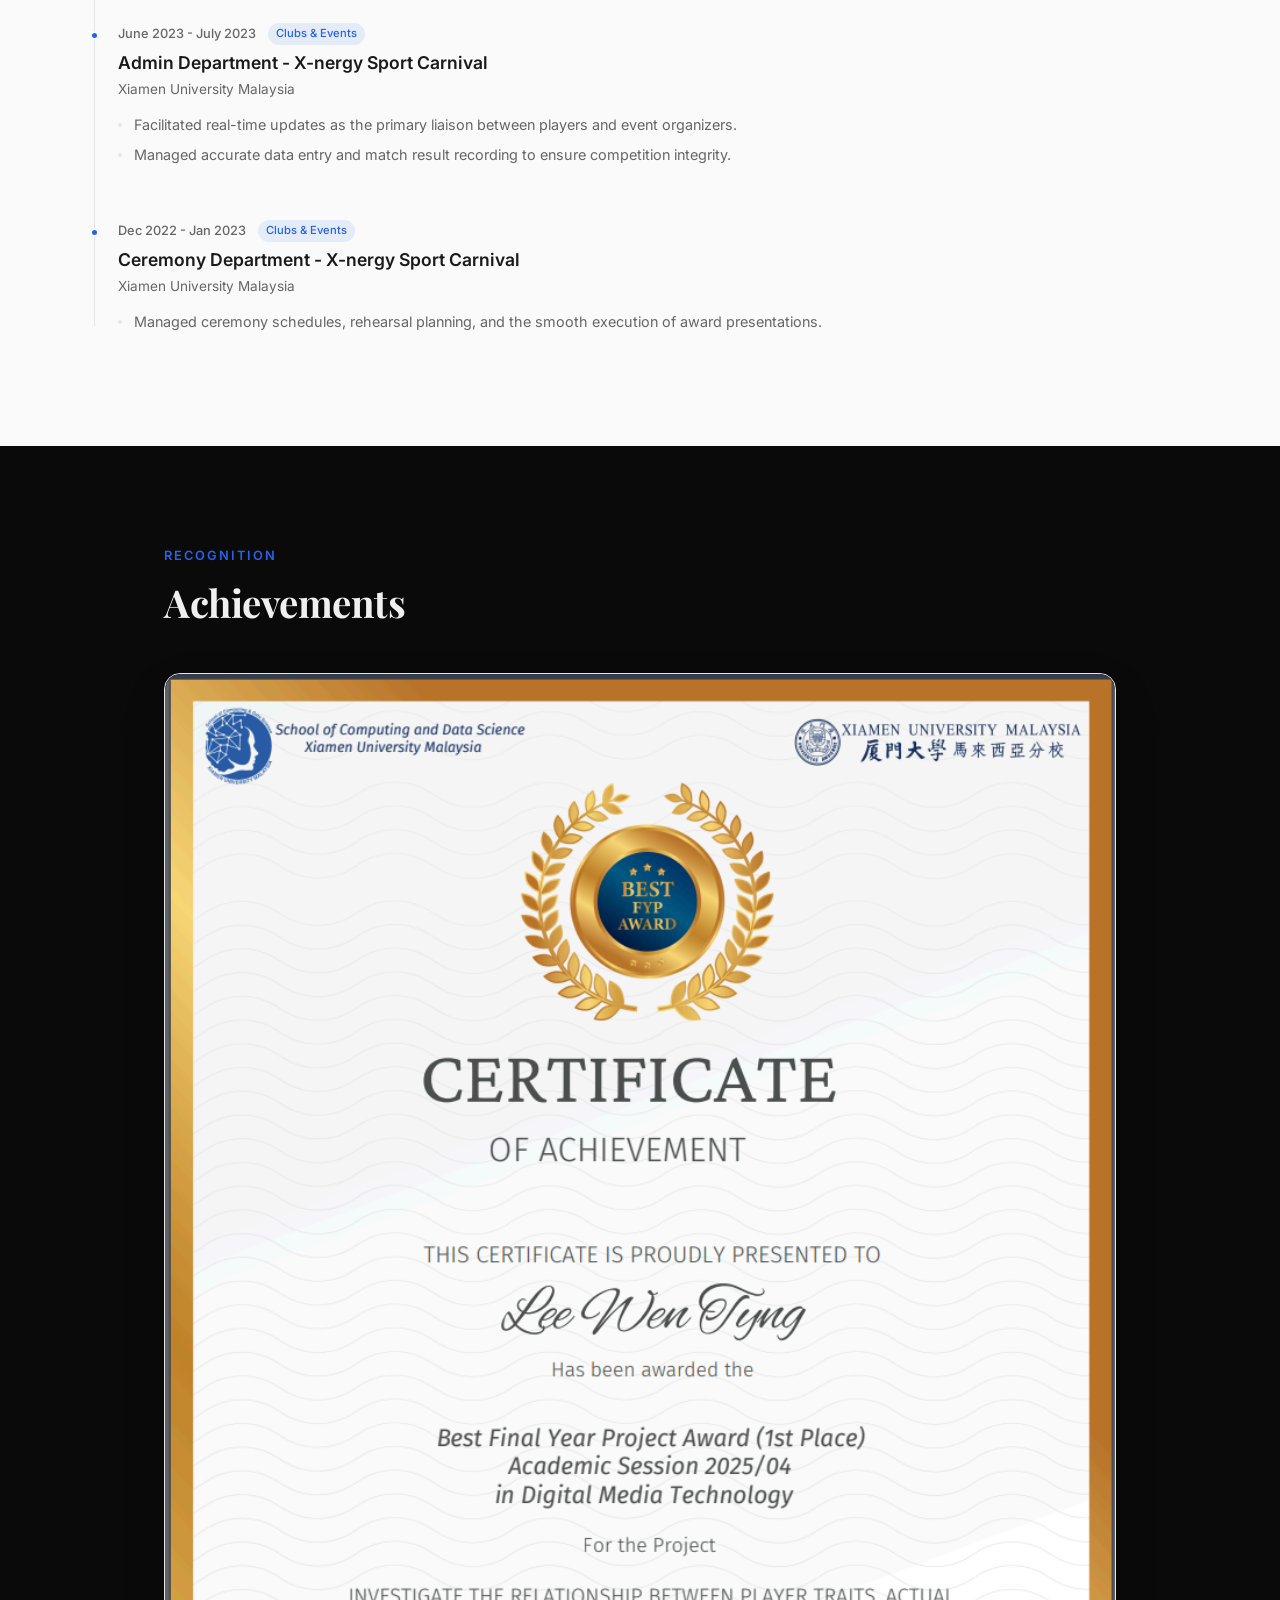
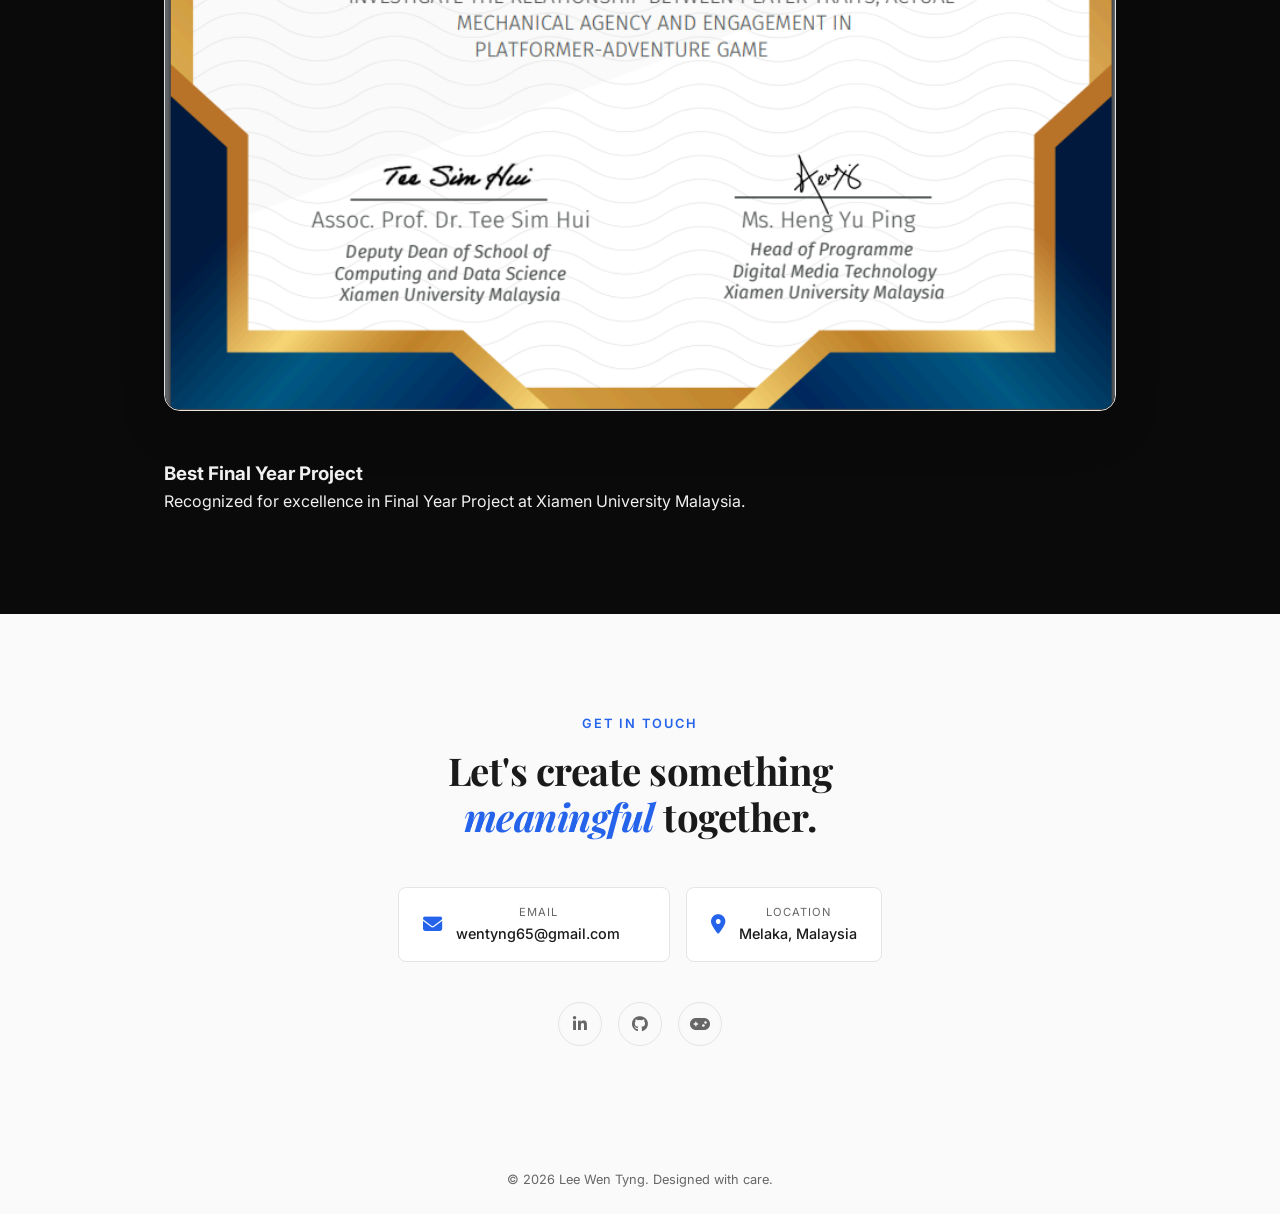
==== commit fbd777a2: "f" ====
--- a/index.html
+++ b/index.html
@@ -54,7 +54,7 @@
  <div class="hero-container">
  <div class="hero-card">
  <div class="profile-circle">
- <img src="assets/images/image1.jpg" alt="Lee Wen Tyng" loading="eager">
+ <img src="assets/images/pic2.JPG" alt="Lee Wen Tyng" loading="eager">
  </div>
  <div class="hero-info">
  <h2>Lee Wen Tyng</h2>
